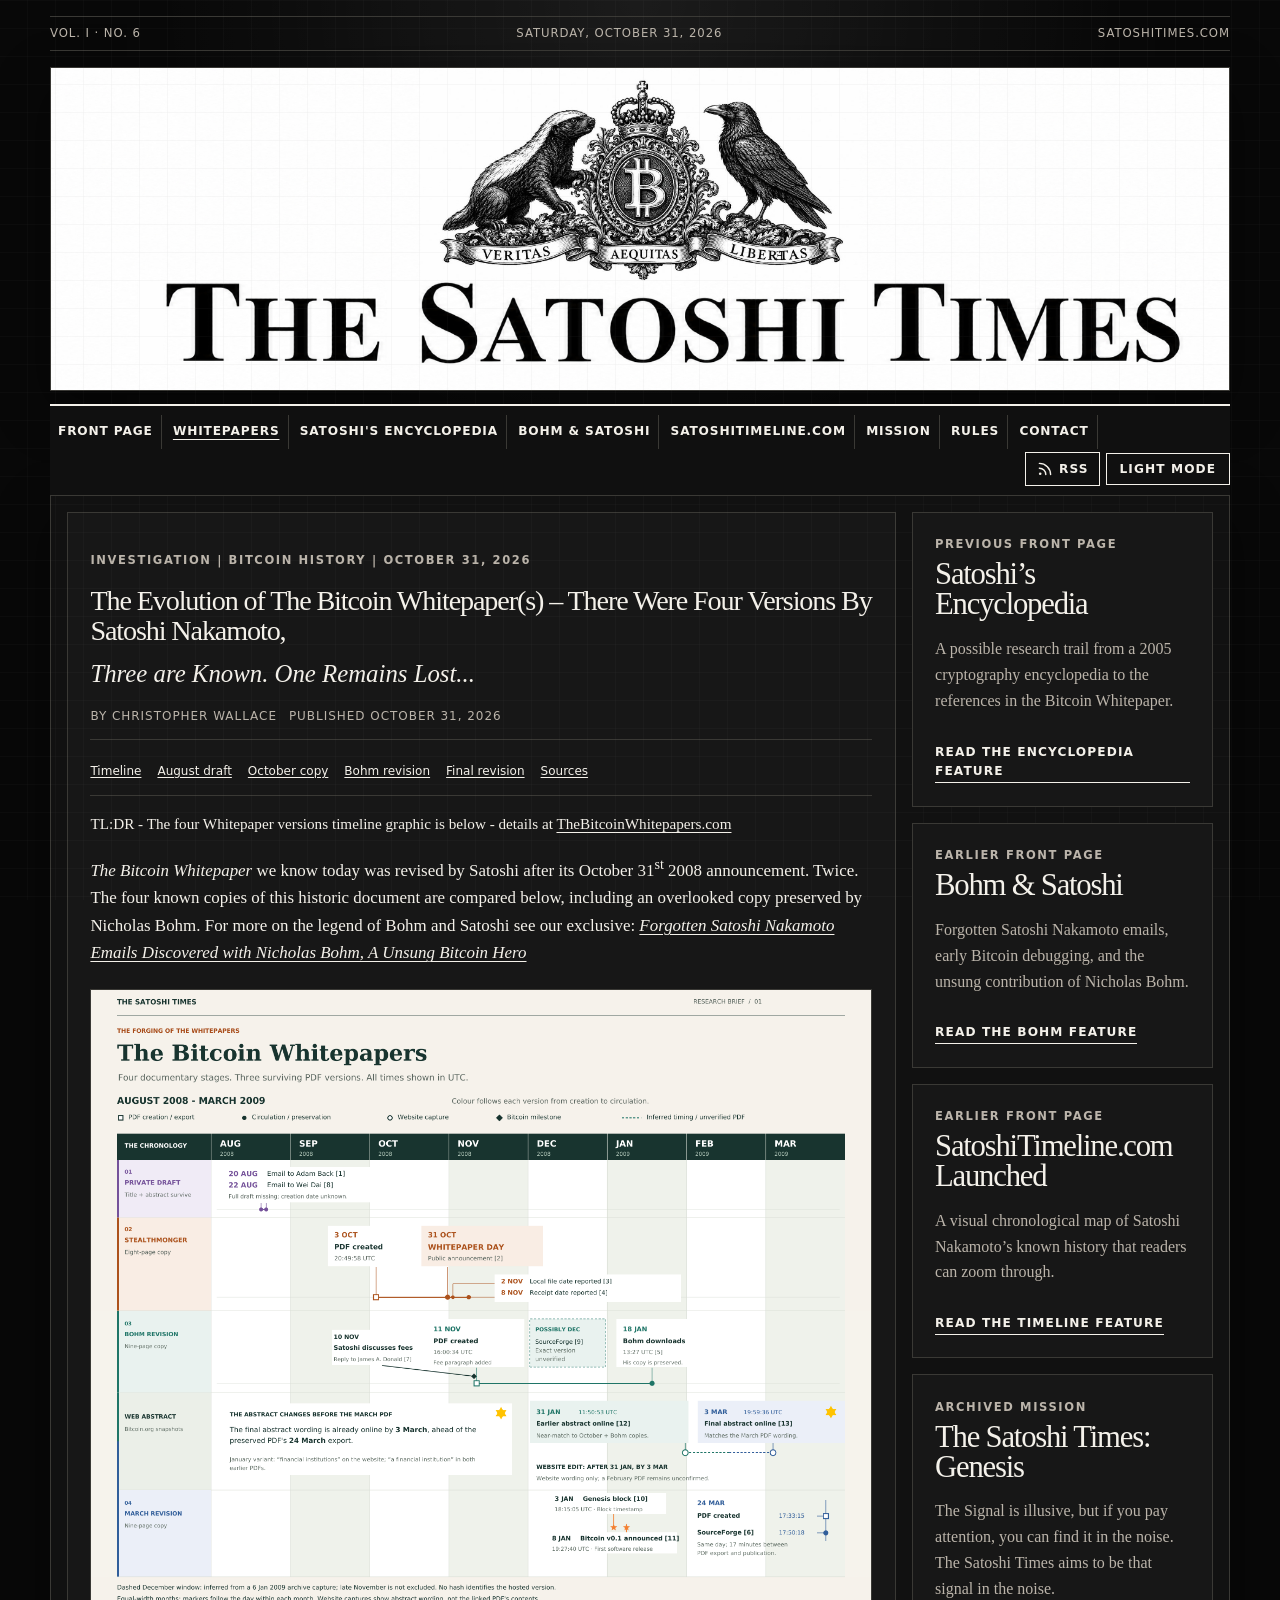
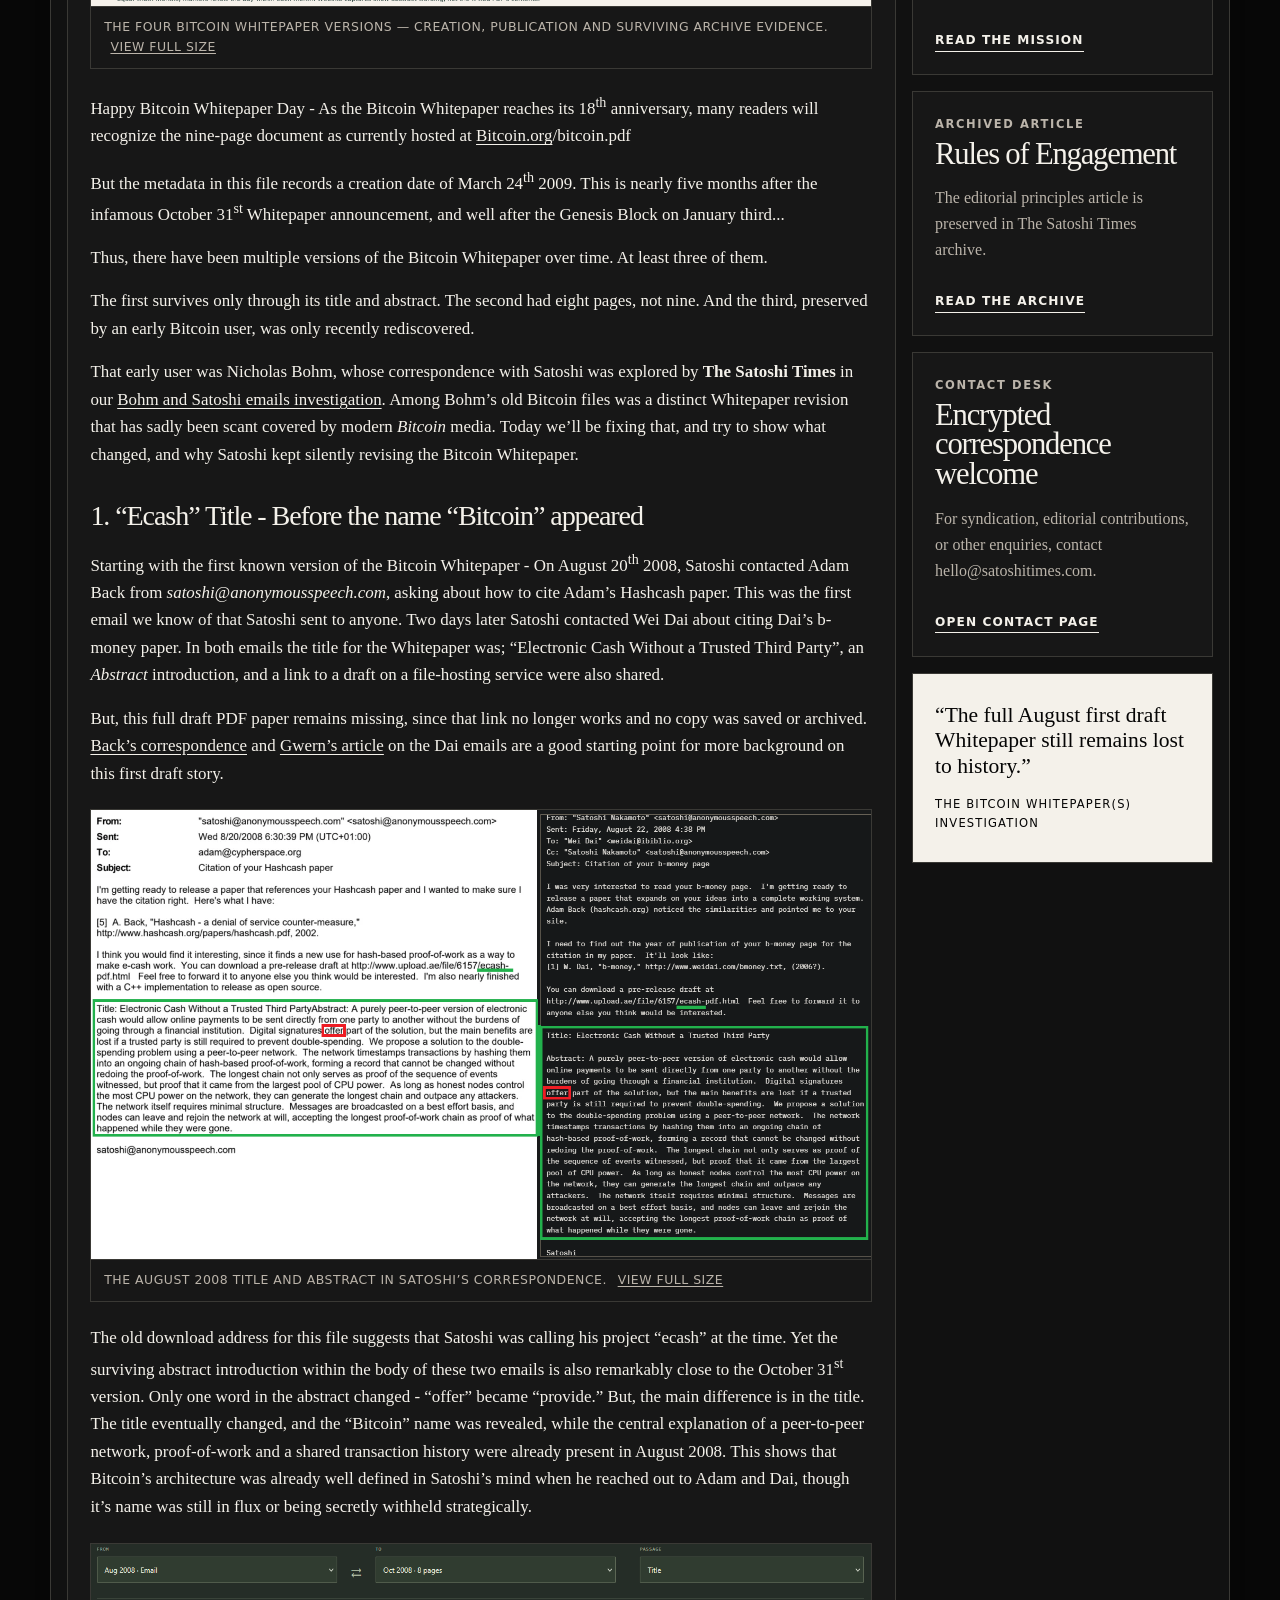
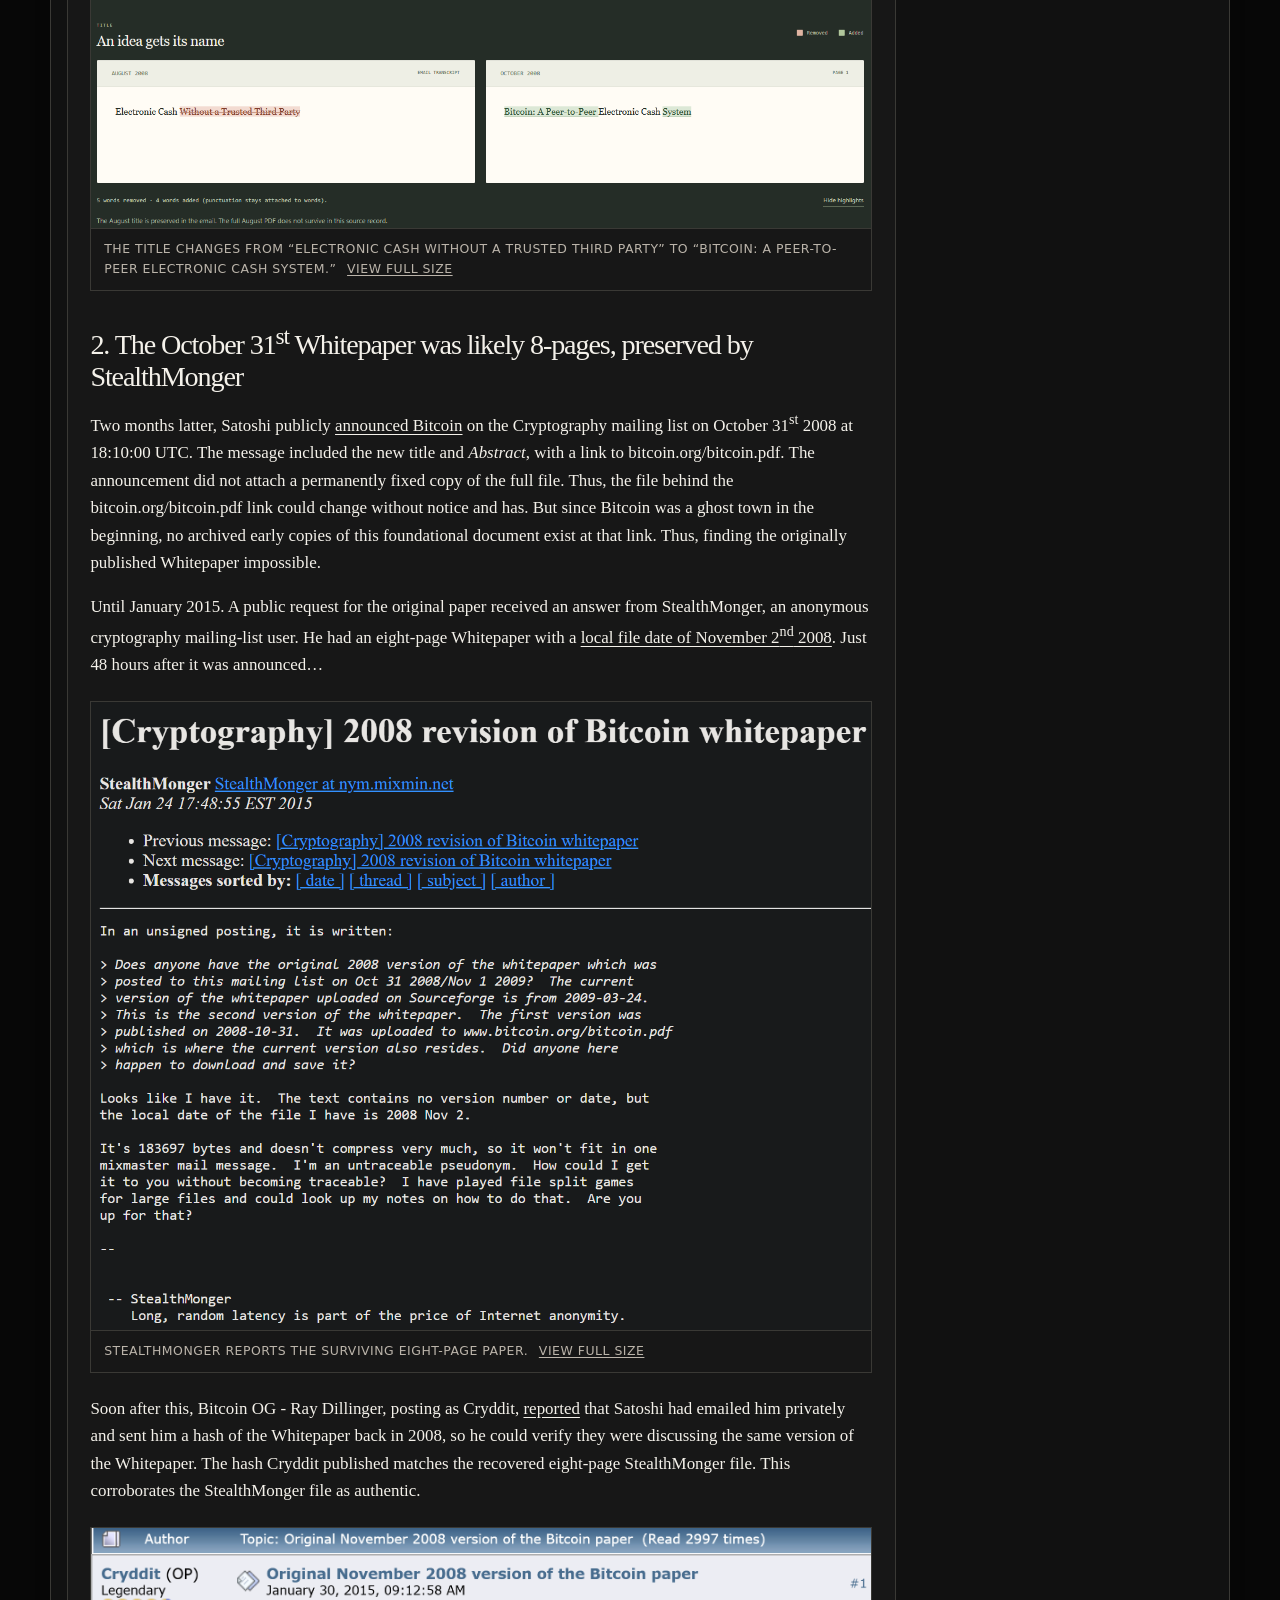
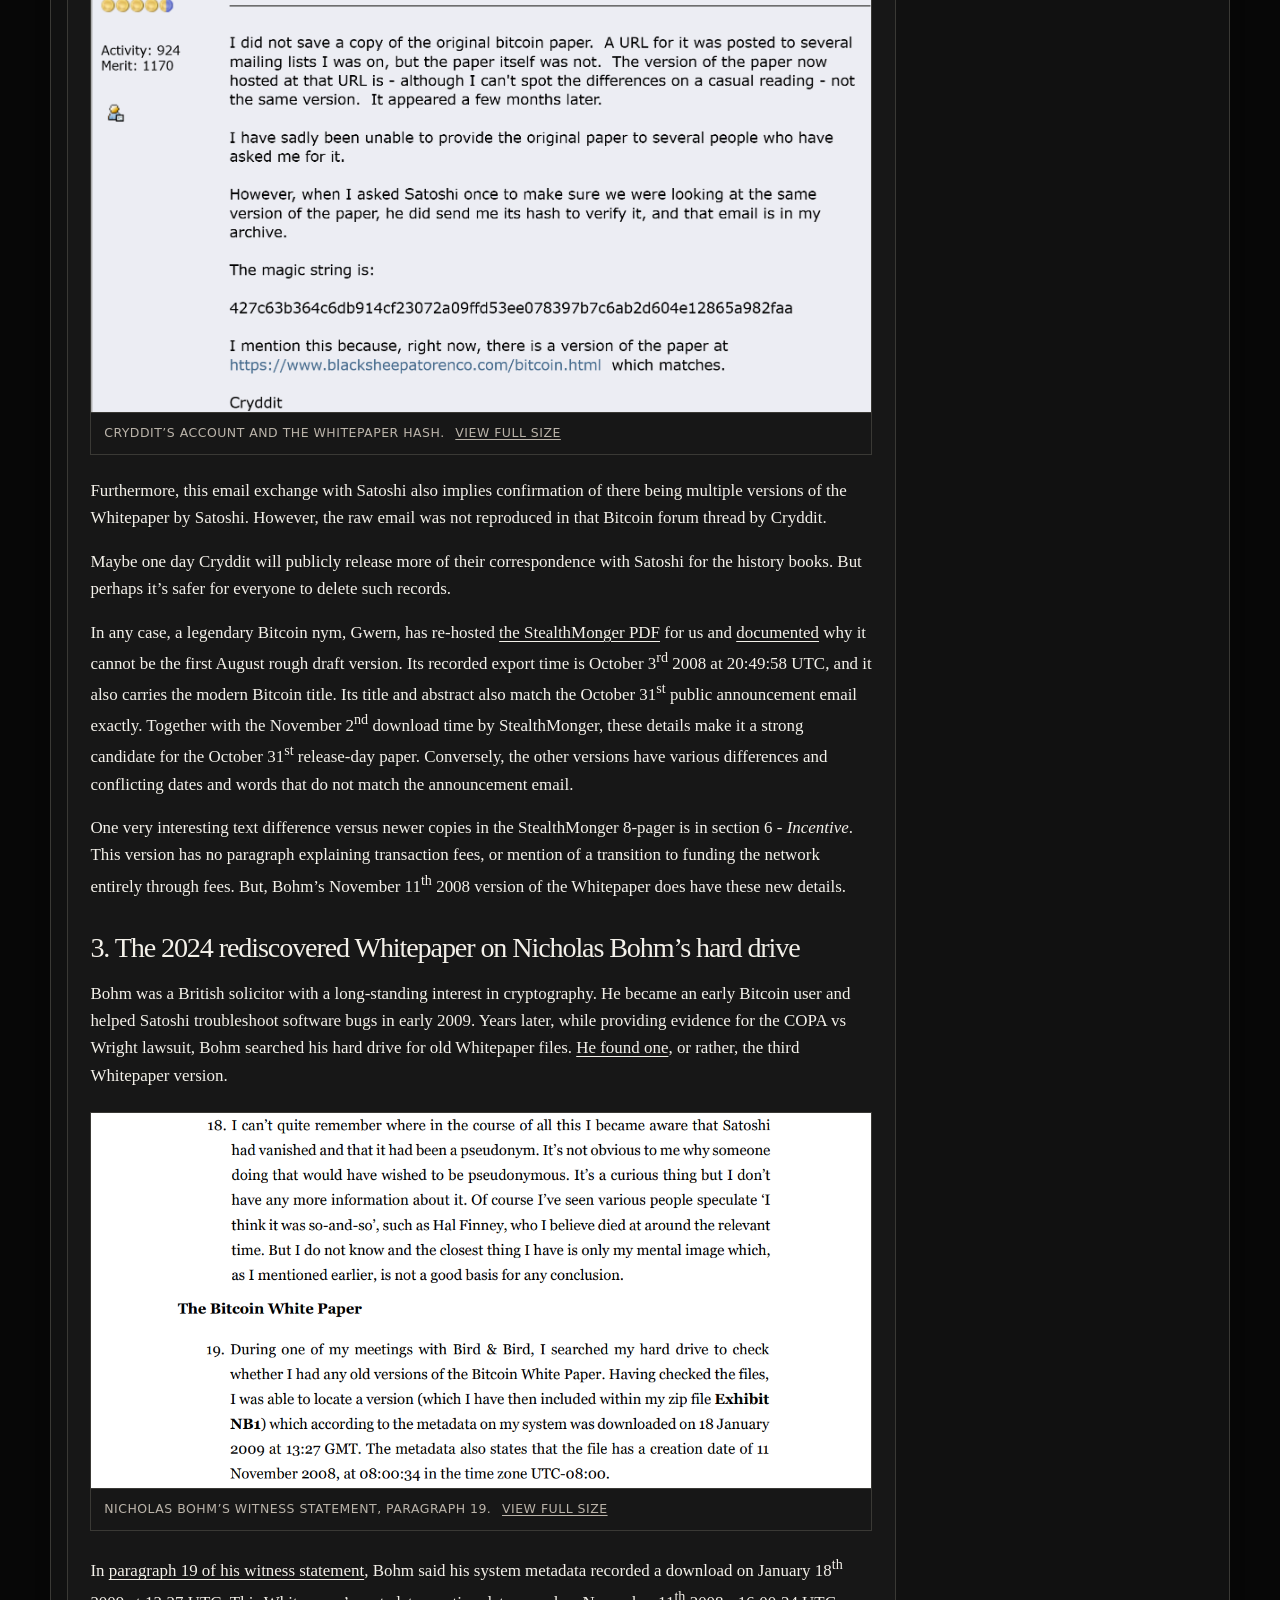
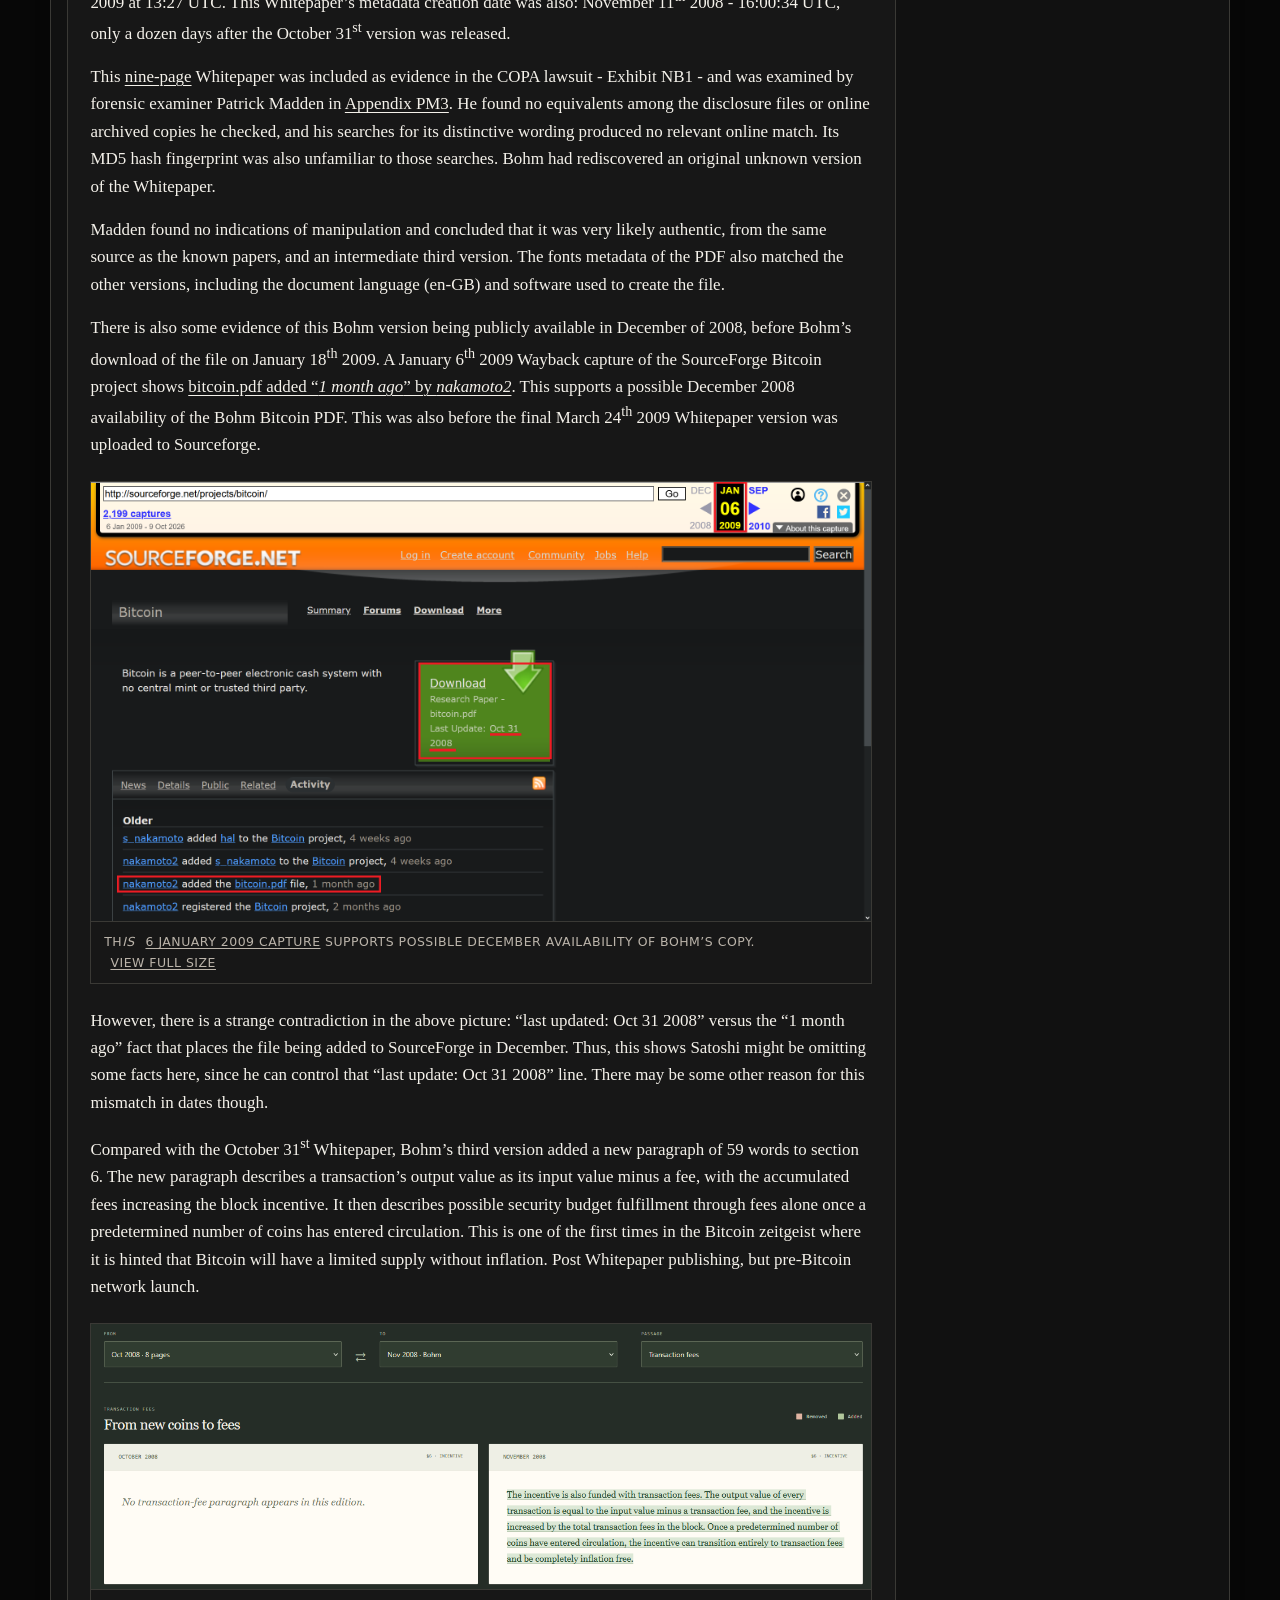
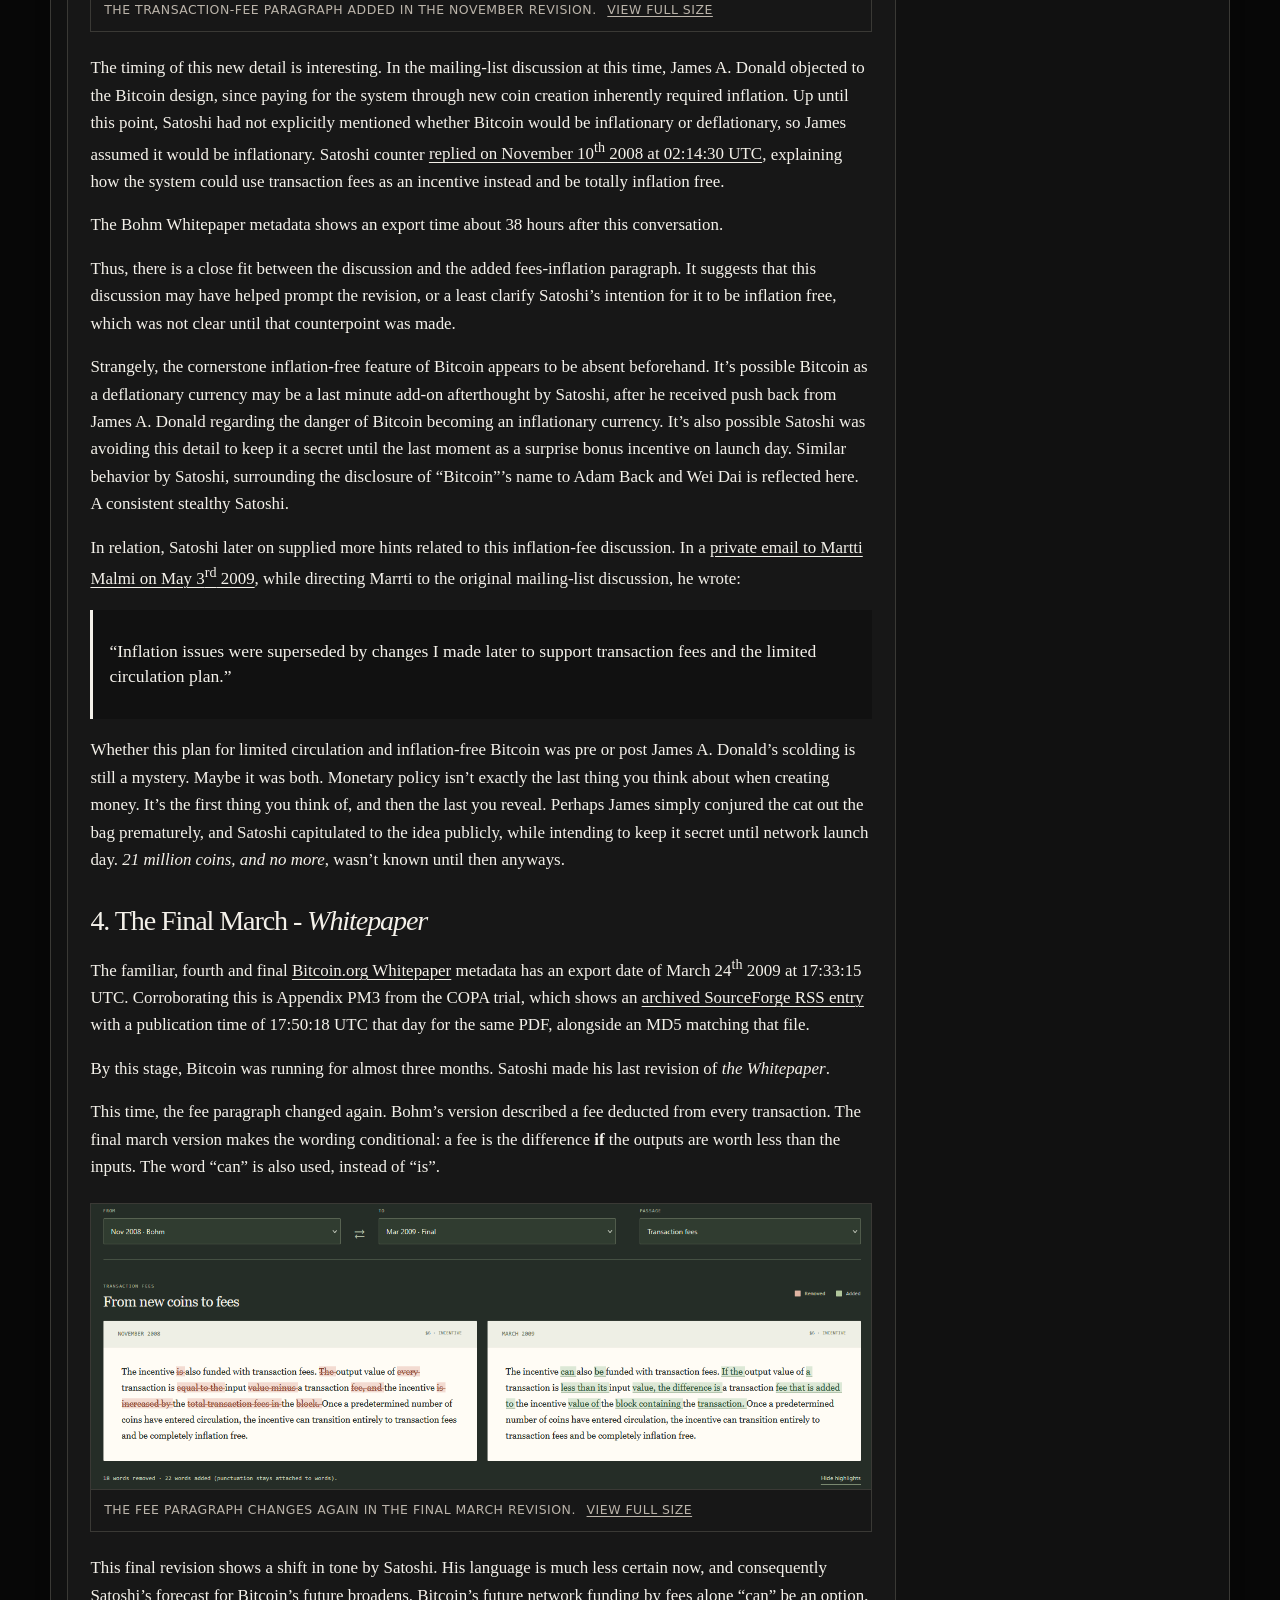
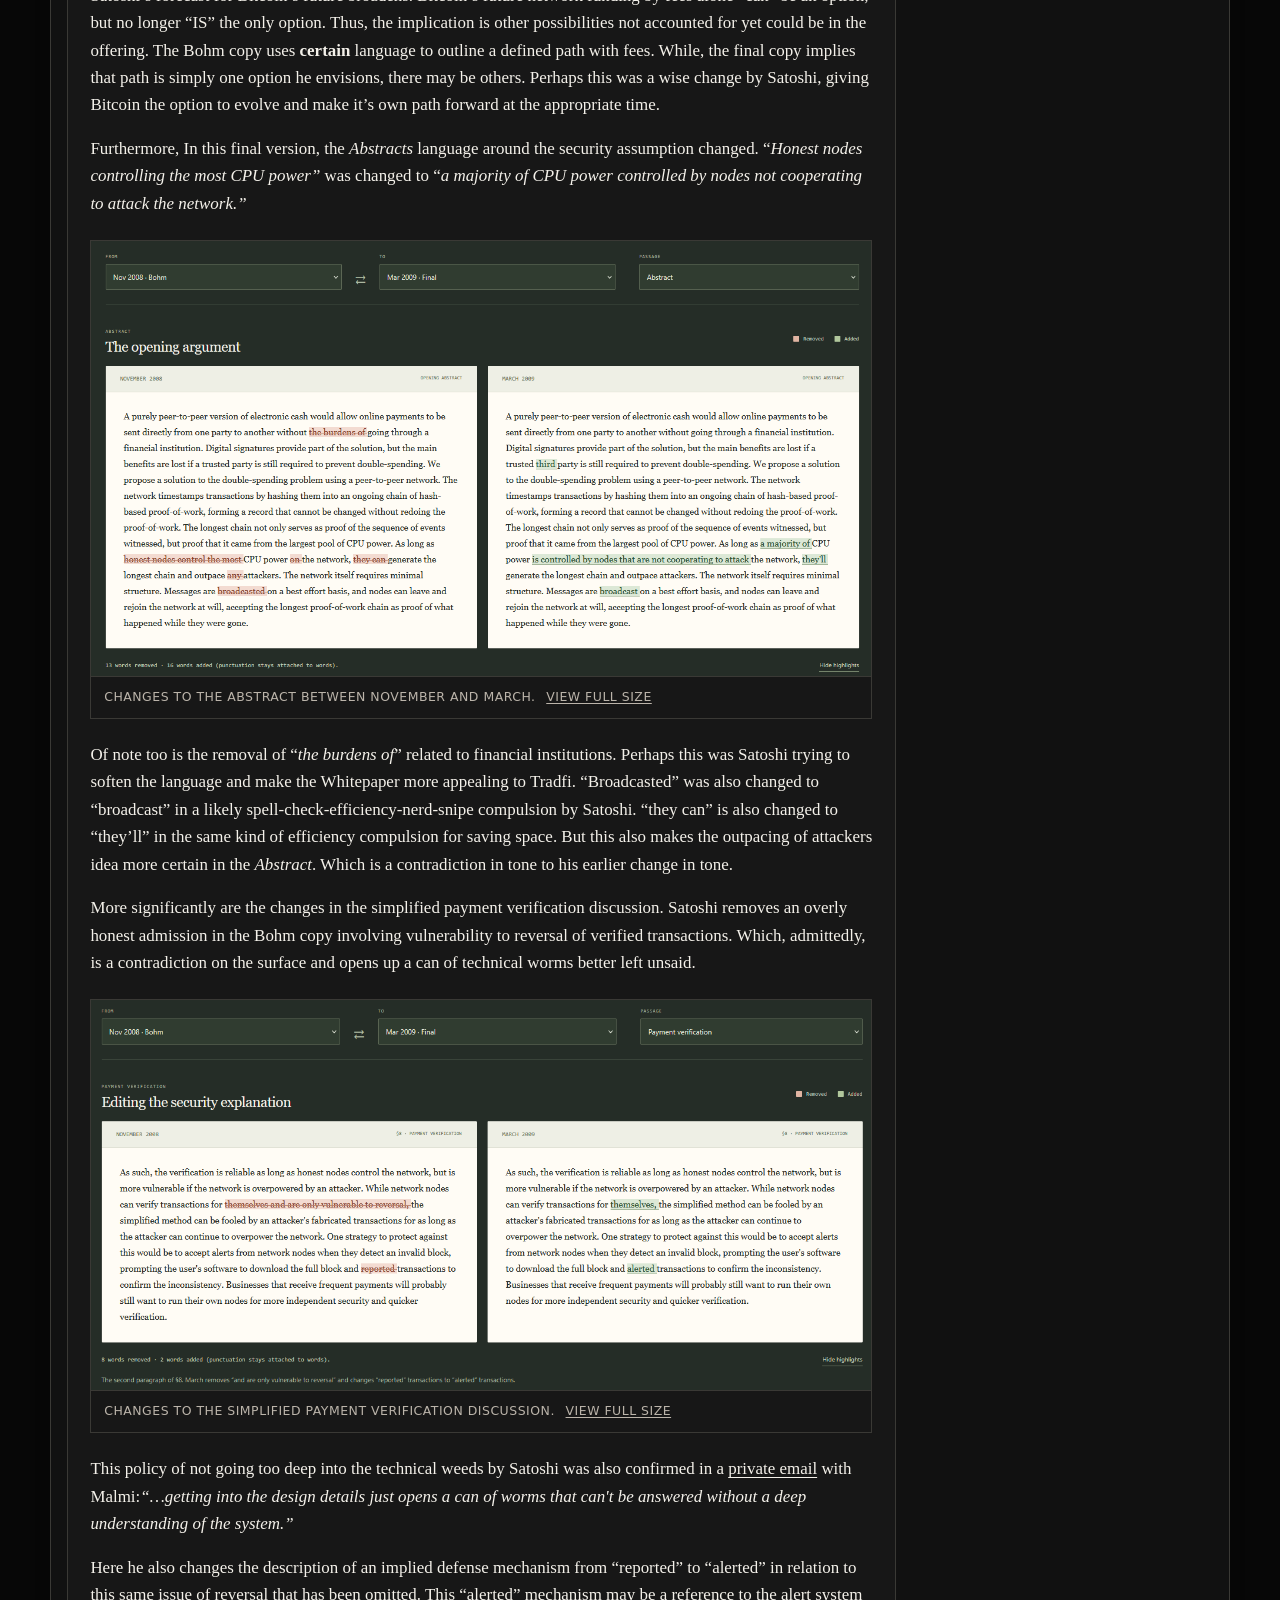
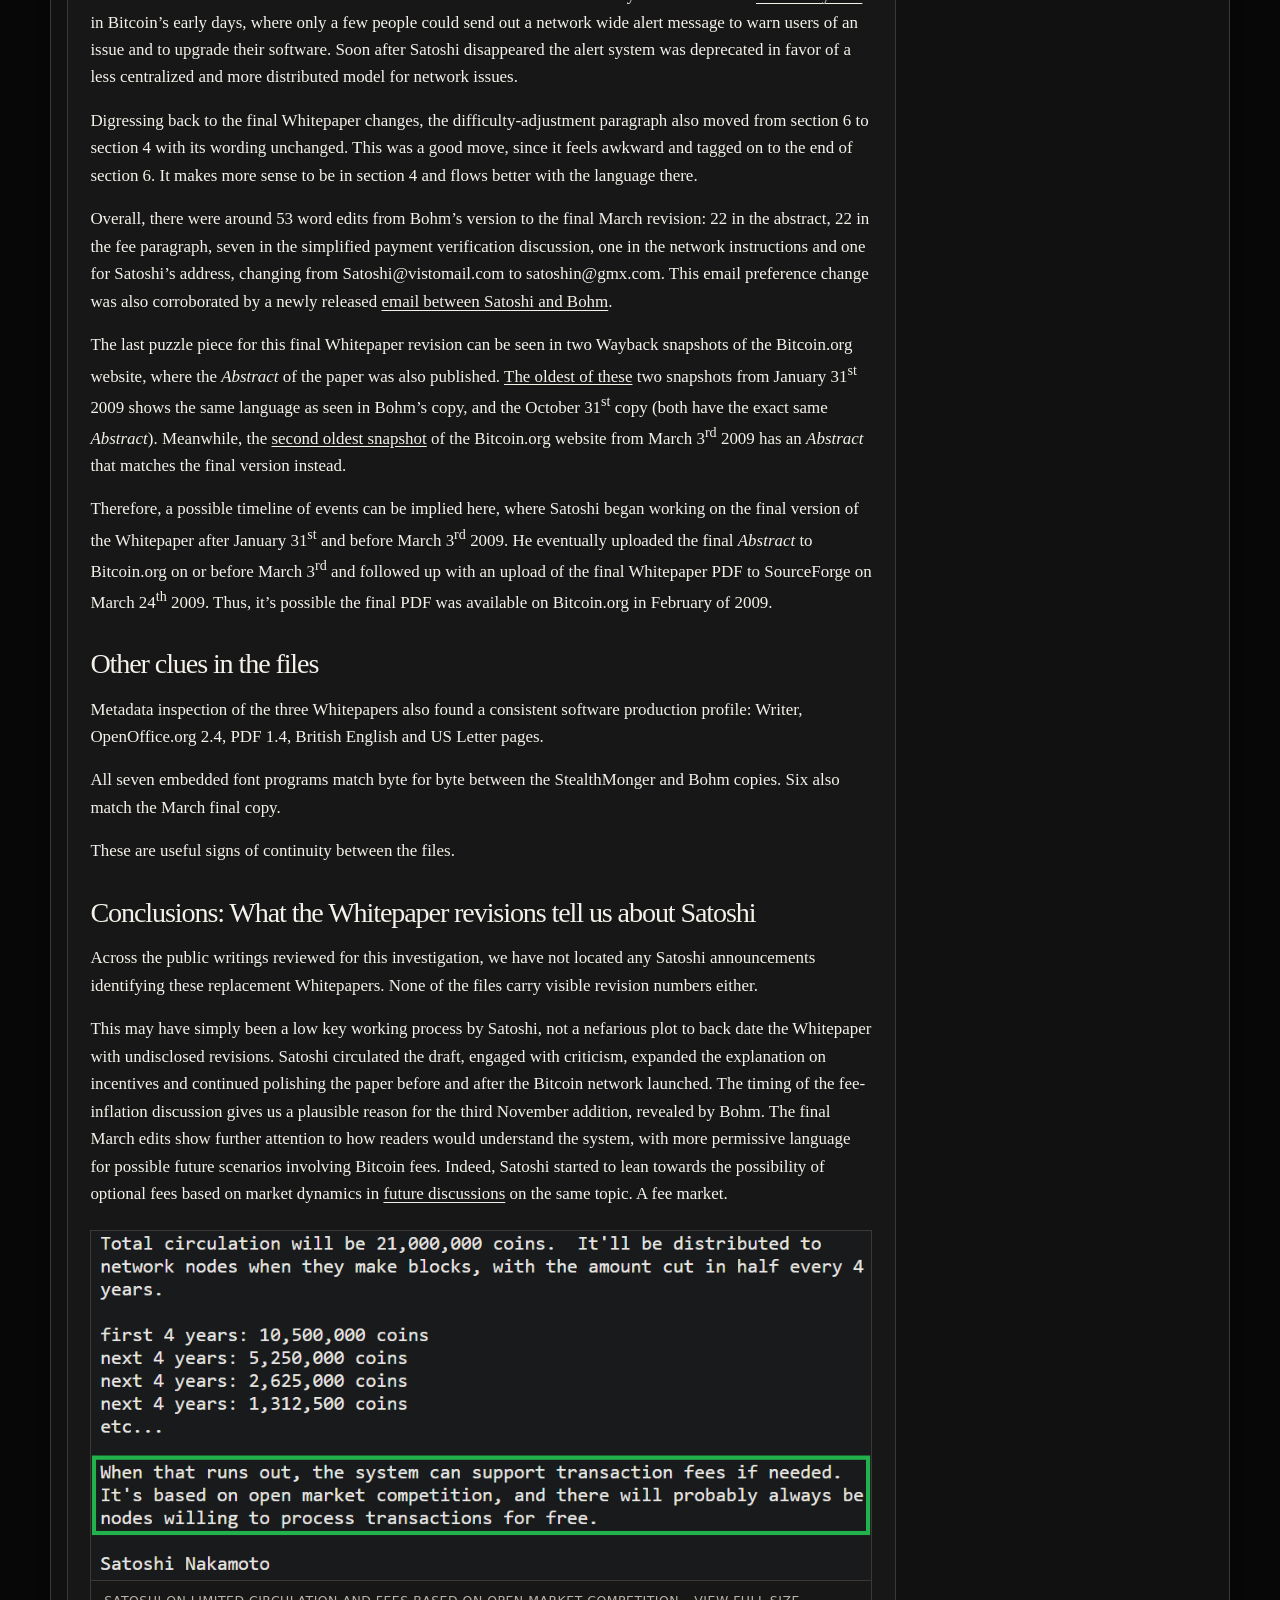
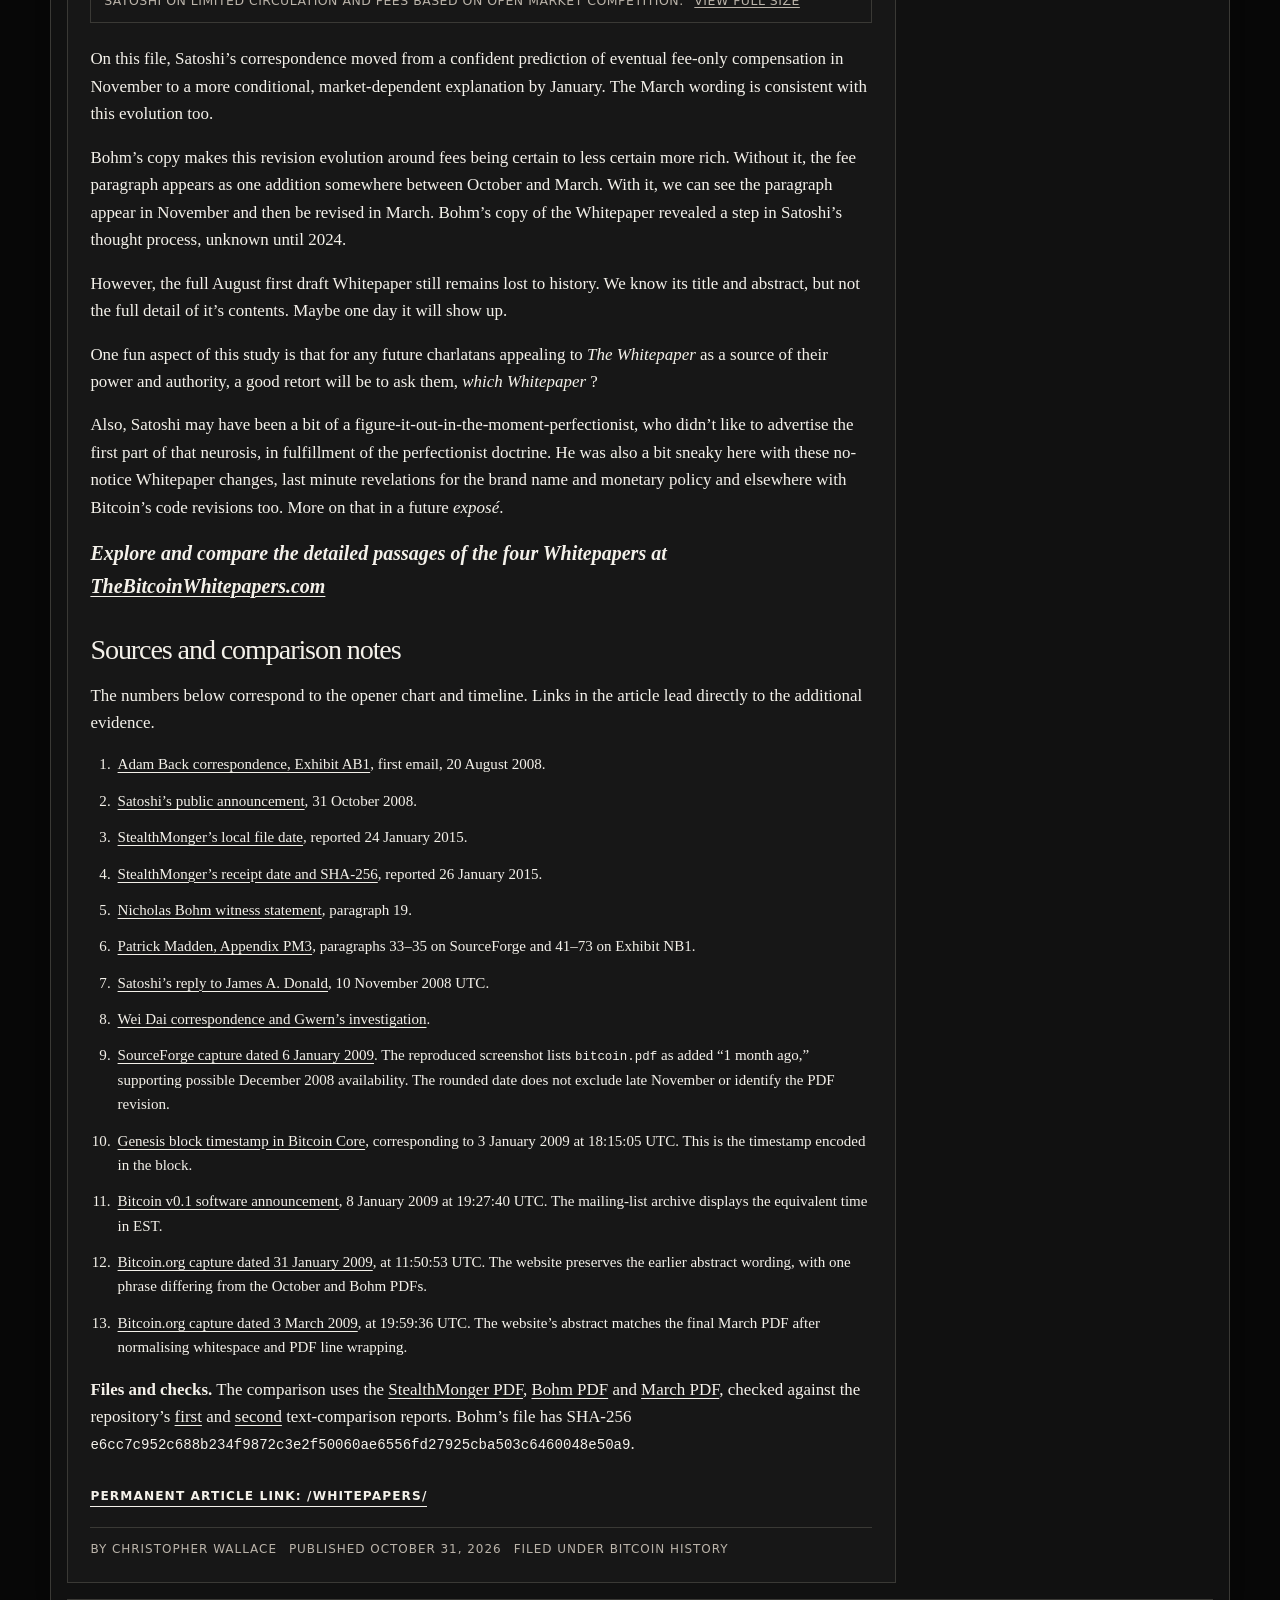
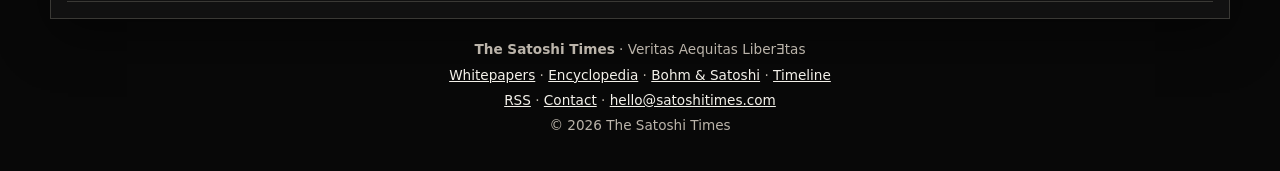
==== whitepapers/index.html @ 01ee40e1 "Add files via upload" ====
<!doctype html>
<html lang="en" data-theme="dark">
<head>
  <meta charset="utf-8" />
  <meta name="viewport" content="width=device-width, initial-scale=1" />
  <title>The Evolution of The Bitcoin Whitepaper(s) — The Satoshi Times</title>
  <meta name="description" content="Four versions of the Bitcoin Whitepaper by Satoshi Nakamoto: the lost August draft, the eight-page StealthMonger copy, Nicholas Bohm’s revision and the final March 2009 paper." />
  <meta name="author" content="Christopher Wallace" />
  <link rel="canonical" href="https://satoshitimes.com/whitepapers/" />
  <meta property="og:type" content="article" />
  <meta property="og:site_name" content="The Satoshi Times" />
  <meta property="og:title" content="The Evolution of The Bitcoin Whitepaper(s)" />
  <meta property="og:description" content="Four versions of the Bitcoin Whitepaper by Satoshi Nakamoto: the lost August draft, the eight-page StealthMonger copy, Nicholas Bohm’s revision and the final March 2009 paper." />
  <meta property="og:url" content="https://satoshitimes.com/whitepapers/" />
  <meta property="og:image" content="https://satoshitimes.com/assets/whitepapers/01-whitepaper-timeline.png" />
  <meta property="og:image:alt" content="Timeline of the four Bitcoin Whitepaper versions" />
  <meta property="article:published_time" content="2026-10-31" />
  <meta name="twitter:card" content="summary_large_image" />
  <link rel="stylesheet" href="../styles.css" />
  <script type="application/ld+json">{"@context": "https://schema.org", "@type": "NewsArticle", "headline": "The Evolution of The Bitcoin Whitepaper(s)", "description": "Four versions of the Bitcoin Whitepaper by Satoshi Nakamoto: the lost August draft, the eight-page StealthMonger copy, Nicholas Bohm’s revision and the final March 2009 paper.", "datePublished": "2026-10-31", "dateModified": "2026-10-31", "author": {"@type": "Person", "name": "Christopher Wallace"}, "publisher": {"@type": "Organization", "name": "The Satoshi Times", "url": "https://satoshitimes.com/"}, "mainEntityOfPage": "https://satoshitimes.com/whitepapers/", "image": "https://satoshitimes.com/assets/whitepapers/01-whitepaper-timeline.png"}</script>
  <link rel="alternate" type="application/rss+xml" title="The Satoshi Times — RSS" href="../feed.xml" />
</head>
<body>
  <a class="skip-link" href="#main">Skip to content</a>

  <header class="site-header">
    <div class="utility-bar" aria-label="Edition details">
      <span>Vol. I · No. 6</span>
      <time class="edition-date" datetime="2026-10-31">Saturday, October 31, 2026</time>
      <span>SatoshiTimes.com</span>
    </div>

    <div class="masthead" aria-label="The Satoshi Times masthead">
      <a href="../" aria-label="The Satoshi Times front page"><img src="../assets/satoshi-times-banner.jpg" alt="The Satoshi Times banner with the motto Veritas Aequitas LiberƎtas" /></a>
    </div>

    <nav class="section-nav" aria-label="Newspaper sections">
      <a href="../">Front Page</a>
      <a href="../whitepapers/" aria-current="page">Whitepapers</a>
      <a href="../encyclopedia/">Satoshi&#x27;s Encyclopedia</a>
      <a href="../bohm/">Bohm &amp; Satoshi</a>
      <a href="../timeline/">SatoshiTimeline.com</a>
      <a href="../mission/">Mission</a>
      <a href="../rules.html">Rules</a>
      <a href="../contact/">Contact</a>
      <div class="nav-tools">
        <a class="rss-link" href="../rss/" title="Subscribe to The Satoshi Times RSS feed"><svg viewBox="0 0 20 20" width="16" height="16" fill="none" aria-hidden="true" focusable="false"><circle cx="4" cy="16" r="1.6" fill="currentColor" /><path d="M3 9a8 8 0 0 1 8 8M3 3a14 14 0 0 1 14 14" stroke="currentColor" stroke-width="1.8" stroke-linecap="round" /></svg><span>RSS</span></a>
        <button id="themeToggle" class="theme-toggle" type="button" aria-label="Toggle light and dark mode">Light mode</button>
      </div>
    </nav>
  </header>

  <main id="main" class="page-shell">
    <section class="headline-grid front-page-grid" aria-label="Lead story">
      <article id="lead" class="lead-story article-card prose longform-article whitepapers-article">
        <p class="kicker">Investigation | Bitcoin History | <time datetime="2026-10-31">October 31, 2026</time></p>
        <h1 class="whitepapers-headline">The Evolution of The Bitcoin Whitepaper(s) – There Were Four Versions By Satoshi Nakamoto,</h1>
        <p class="dek">Three are Known. One Remains Lost...</p>
        <div class="article-meta article-meta--top">
          <span>By Christopher Wallace</span>
          <span>Published <time datetime="2026-10-31">October 31, 2026</time></span>
        </div>
        <nav class="article-jumps" aria-label="In this article">
          <a href="#figure-1">Timeline</a><a href="#august-draft">August draft</a><a href="#october-whitepaper">October copy</a><a href="#bohm-revision">Bohm revision</a><a href="#march-revision">Final revision</a><a href="#sources">Sources</a>
        </nav>
        <p class="article-summary">TL:DR - The four Whitepaper versions timeline graphic is below - details at <a href="https://thebitcoinwhitepapers.com/" target="_blank" rel="noopener">TheBitcoinWhitepapers.com</a></p>
        <p><em>The Bitcoin Whitepaper</em> we know today was revised by Satoshi after its October 31<sup>st</sup> 2008 announcement. Twice. The four known copies of this historic document are compared below, including an overlooked copy preserved by Nicholas Bohm. For more on the legend of Bohm and Satoshi see our exclusive: <a href="../bohm/"><em>Forgotten Satoshi Nakamoto Emails Discovered with Nicholas Bohm, A Unsung Bitcoin Hero</em></a><em> </em></p>
        <figure class="article-figure whitepaper-figure" id="figure-1">
          <a class="figure-fullsize" href="../assets/whitepapers/01-whitepaper-timeline.png" target="_blank" rel="noopener" aria-label="View full-size image: Timeline of the four Bitcoin Whitepaper versions, August 2008 to March 2009"><img src="../assets/whitepapers/01-whitepaper-timeline.png" width="2880" height="2274" alt="Timeline of the four Bitcoin Whitepaper versions, August 2008 to March 2009" loading="eager" decoding="async" /></a>
          <figcaption>The four Bitcoin Whitepaper versions — creation, publication and surviving archive evidence. <a href="../assets/whitepapers/01-whitepaper-timeline.png" target="_blank" rel="noopener">View full size</a></figcaption>
        </figure>
        <p>Happy Bitcoin Whitepaper Day - As the Bitcoin Whitepaper reaches its 18<sup>th</sup> anniversary, many readers will recognize the nine-page document as currently hosted at <a href="https://bitcoin.org/bitcoin.pdf" target="_blank" rel="noopener">Bitcoin.org</a>/bitcoin.pdf</p>
        <p>But the metadata in this file records a creation date of March 24<sup>th</sup> 2009. This is nearly five months after the infamous October 31<sup>st</sup> Whitepaper announcement, and well after the Genesis Block on January third...</p>
        <p>Thus, there have been multiple versions of the Bitcoin Whitepaper over time. At least three of them.</p>
        <p>The first survives only through its title and abstract. The second had eight pages, not nine. And the third, preserved by an early Bitcoin user, was only recently rediscovered.</p>
        <p>That early user was Nicholas Bohm, whose correspondence with Satoshi was explored by <strong>The Satoshi Times</strong> in our <a href="../bohm/">Bohm and Satoshi emails investigation</a>. Among Bohm’s old Bitcoin files was a distinct Whitepaper revision that has sadly been scant covered by modern <em>Bitcoin</em> media. Today we’ll be fixing that, and try to show what changed, and why Satoshi kept silently revising the Bitcoin Whitepaper.</p>
        <h2 id="august-draft">1. “Ecash” Title - Before the name “Bitcoin” appeared</h2>
        <p>Starting with the first known version of the Bitcoin Whitepaper - On August 20<sup>th</sup> 2008, Satoshi contacted Adam Back from <em>satoshi@anonymousspeech.com</em>, asking about how to cite Adam’s Hashcash paper. This was the first email we know of that Satoshi sent to anyone. Two days later Satoshi contacted Wei Dai about citing Dai’s b-money paper. In both emails the title for the Whitepaper was; “Electronic Cash Without a Trusted Third Party”, an <em>A</em><em>bstract </em>introduction, and a link to a draft on a file-hosting service were also shared.</p>
        <p>But, this full draft PDF paper remains missing, since that link no longer works and no copy was saved or archived. <a href="https://s3.documentcloud.org/documents/24439625/adam-back-exhibit-ab1-1.pdf" target="_blank" rel="noopener">Back’s correspondence</a> and <a href="https://gwern.net/doc/bitcoin/2008-nakamoto#emails" target="_blank" rel="noopener">Gwern’s article</a> on the Dai emails are a good starting point for more background on this first draft story.</p>
        <figure class="article-figure whitepaper-figure" id="figure-2">
          <a class="figure-fullsize" href="../assets/whitepapers/02-august-correspondence.png" target="_blank" rel="noopener" aria-label="View full-size image: August 2008 correspondence with Adam Back and Wei Dai showing the Electronic Cash Without a Trusted Third Party title and abstract"><img src="../assets/whitepapers/02-august-correspondence.png" width="1472" height="847" alt="August 2008 correspondence with Adam Back and Wei Dai showing the Electronic Cash Without a Trusted Third Party title and abstract" loading="lazy" decoding="async" /></a>
          <figcaption>The August 2008 title and abstract in Satoshi’s correspondence. <a href="../assets/whitepapers/02-august-correspondence.png" target="_blank" rel="noopener">View full size</a></figcaption>
        </figure>
        <p>The old download address for this file suggests that Satoshi was calling his project “ecash” at the time. Yet the surviving abstract introduction within the body of these two emails is also remarkably close to the October 31<sup>st</sup> version. Only one word in the abstract changed - “offer” became “provide.” But, the main difference is in the title. The title eventually changed, and the “Bitcoin” name was revealed, while the central explanation of a peer-to-peer network, proof-of-work and a shared transaction history were already present in August 2008. This shows that Bitcoin’s architecture was already well defined in Satoshi’s mind when he reached out to Adam and Dai, though it’s name was still in flux or being secretly withheld strategically.</p>
        <figure class="article-figure whitepaper-figure" id="figure-3">
          <a class="figure-fullsize" href="../assets/whitepapers/03-title-comparison.png" target="_blank" rel="noopener" aria-label="View full-size image: Comparison of the August Electronic Cash Without a Trusted Third Party title with the October Bitcoin title"><img src="../assets/whitepapers/03-title-comparison.png" width="1302" height="474" alt="Comparison of the August Electronic Cash Without a Trusted Third Party title with the October Bitcoin title" loading="lazy" decoding="async" /></a>
          <figcaption>The title changes from “Electronic Cash Without a Trusted Third Party” to “Bitcoin: A Peer-to-Peer Electronic Cash System.” <a href="../assets/whitepapers/03-title-comparison.png" target="_blank" rel="noopener">View full size</a></figcaption>
        </figure>
        <h2 id="october-whitepaper">2. The <strong>October 31</strong><strong><sup>st</sup></strong> Whitepaper was likely <strong>8</strong>-page<strong>s,</strong> preserved by StealthMonger</h2>
        <p>Two months latter, Satoshi publicly <a href="https://www.metzdowd.com/pipermail/cryptography/2008-October/014810.html" target="_blank" rel="noopener">announced Bitcoin</a> on the Cryptography mailing list on October 31<sup>st</sup> 2008 at 18:10:00 UTC. The message included the new title and <em>A</em><em>bstract</em>, with a link to bitcoin.org/bitcoin.pdf. The announcement did not attach a permanently fixed copy of the full file. Thus, the file behind the bitcoin.org/bitcoin.pdf link could change without notice and has. But since Bitcoin was a ghost town in the beginning, no archived early copies of this foundational document exist at that link. Thus, finding the originally published Whitepaper impossible.</p>
        <p>Until January 2015. A public request for the original paper received an answer from StealthMonger, an anonymous cryptography mailing-list user. He had an eight-page Whitepaper with a <a href="https://www.metzdowd.com/pipermail/cryptography/2015-January/024438.html" target="_blank" rel="noopener">local file date of November 2<sup>nd</sup> 2008</a>. Just 48 hours after it was announced…</p>
        <figure class="article-figure whitepaper-figure" id="figure-4">
          <a class="figure-fullsize" href="../assets/whitepapers/04-stealthmonger-email.png" target="_blank" rel="noopener" aria-label="View full-size image: StealthMonger’s January 24, 2015 mailing-list message reporting an eight-page whitepaper with a local file date of November 2, 2008"><img src="../assets/whitepapers/04-stealthmonger-email.png" width="1260" height="1014" alt="StealthMonger’s January 24, 2015 mailing-list message reporting an eight-page whitepaper with a local file date of November 2, 2008" loading="lazy" decoding="async" /></a>
          <figcaption>StealthMonger reports the surviving eight-page paper. <a href="../assets/whitepapers/04-stealthmonger-email.png" target="_blank" rel="noopener">View full size</a></figcaption>
        </figure>
        <p>Soon after this, Bitcoin OG - Ray Dillinger, posting as Cryddit, <a href="https://bitcointalk.org/index.php?topic=940910.0" target="_blank" rel="noopener">reported</a> that Satoshi had emailed him privately and sent him a hash of the Whitepaper back in 2008, so he could verify they were discussing the same version of the Whitepaper. The hash Cryddit published matches the recovered eight-page StealthMonger file. This corroborates the StealthMonger file as authentic.</p>
        <figure class="article-figure whitepaper-figure" id="figure-5">
          <a class="figure-fullsize" href="../assets/whitepapers/05-cryddit-hash.png" target="_blank" rel="noopener" aria-label="View full-size image: Cryddit’s January 30, 2015 Bitcoin forum post giving the hash of the whitepaper discussed with Satoshi"><img src="../assets/whitepapers/05-cryddit-hash.png" width="1741" height="1079" alt="Cryddit’s January 30, 2015 Bitcoin forum post giving the hash of the whitepaper discussed with Satoshi" loading="lazy" decoding="async" /></a>
          <figcaption>Cryddit’s account and the whitepaper hash. <a href="../assets/whitepapers/05-cryddit-hash.png" target="_blank" rel="noopener">View full size</a></figcaption>
        </figure>
        <p>Furthermore, this email exchange with Satoshi also implies confirmation of there being multiple versions of the Whitepaper by Satoshi. However, the raw email was not reproduced in that Bitcoin forum thread by Cryddit.</p>
        <p>Maybe one day Cryddit will publicly release more of their correspondence with Satoshi for the history books. But perhaps it’s safer for everyone to delete such records.</p>
        <p>In any case, a legendary Bitcoin nym, Gwern, has re-hosted <a href="https://gwern.net/doc/bitcoin/2008-10-03-nakamoto-bitcoindraft.pdf" target="_blank" rel="noopener">the StealthMonger PDF</a> for us and <a href="https://gwern.net/doc/bitcoin/2008-nakamoto#emails" target="_blank" rel="noopener">documented</a> why it cannot be the first August rough draft version. Its recorded export time is October 3<sup>rd</sup> 2008 at 20:49:58 UTC, and it also carries the modern Bitcoin title. Its title and abstract also match the October 31<sup>st</sup> public announcement email exactly. Together with the November 2<sup>nd</sup> download time by StealthMonger, these details make it a strong candidate for the October 31<sup>st</sup> release-day paper. Conversely, the other versions have various differences and conflicting dates and words that do not match the announcement email.</p>
        <p>One very interesting text difference versus newer copies in the StealthMonger 8-pager is in section 6 - <em>I</em><em>ncentive</em>. This version has no paragraph explaining transaction fees, or mention of a transition to funding the network entirely through fees. But, Bohm’s November 11<sup>th</sup> 2008 version of the Whitepaper does have these new details.</p>
        <h2 id="bohm-revision">3. The <strong>2024</strong><strong> </strong><strong>re</strong><strong>discovered</strong> Whitepaper on Nicholas Bohm’s hard drive</h2>
        <p>Bohm was a British solicitor with a long-standing interest in cryptography. He became an early Bitcoin user and helped Satoshi troubleshoot software bugs in early 2009. Years later, while providing evidence for the COPA vs Wright lawsuit, Bohm searched his hard drive for old Whitepaper files. <a href="https://github.com/NicholasBohm/Emails/blob/main/bitcoin-nb1.pdf" target="_blank" rel="noopener">He found one</a>, or rather, the third Whitepaper version.</p>
        <figure class="article-figure whitepaper-figure" id="figure-6">
          <a class="figure-fullsize" href="../assets/whitepapers/06-bohm-witness-statement.png" target="_blank" rel="noopener" aria-label="View full-size image: Paragraph 19 of Nicholas Bohm’s witness statement describing the whitepaper found on his hard drive"><img src="../assets/whitepapers/06-bohm-witness-statement.png" width="1224" height="589" alt="Paragraph 19 of Nicholas Bohm’s witness statement describing the whitepaper found on his hard drive" loading="lazy" decoding="async" /></a>
          <figcaption>Nicholas Bohm’s witness statement, paragraph 19. <a href="../assets/whitepapers/06-bohm-witness-statement.png" target="_blank" rel="noopener">View full size</a></figcaption>
        </figure>
        <p>In <a href="https://bitcoindefense.org/assets/documents/Witness-Statement-of-Nicholas-Bohm.pdf" target="_blank" rel="noopener">paragraph 19 of his witness statement</a>, Bohm said his system metadata recorded a download on January 18<sup>th</sup> 2009 at 13:27 UTC. This Whitepaper’s metadata creation date was also: November 11<sup>th</sup> 2008 - 16:00:34 UTC, only a dozen days after the October 31<sup>st</sup> version was released.</p>
        <p>This <a href="https://github.com/NicholasBohm/Emails/blob/main/bitcoin-nb1.pdf" target="_blank" rel="noopener">nine-page</a> Whitepaper was included as evidence in the COPA lawsuit - Exhibit NB1 - and was examined by forensic examiner Patrick Madden in <a href="https://github.com/NicholasBohm/Emails/blob/main/Appendix%20PM3.pdf" target="_blank" rel="noopener">Appendix PM3</a>. He found no equivalents among the disclosure files or online archived copies he checked, and his searches for its distinctive wording produced no relevant online match. Its MD5 hash fingerprint was also unfamiliar to those searches. Bohm had rediscovered an original unknown version of the Whitepaper.</p>
        <p>Madden found no indications of manipulation and concluded that it was very likely authentic, from the same source as the known papers, and an intermediate third version. The fonts metadata of the PDF also matched the other versions, including the document language (en-GB) and software used to create the file.</p>
        <p>There is also some evidence of this Bohm version being publicly available in December of 2008, before Bohm’s download of the file on January 18<sup>th</sup> 2009. A January 6<sup>th</sup> 2009 Wayback capture of the SourceForge Bitcoin project shows <a href="https://web.archive.org/web/20090106201347/http://sourceforge.net/projects/bitcoin/" target="_blank" rel="noopener">bitcoin.pdf added “<em>1 month ago</em>” by <em>nakamoto2</em></a>. This supports a possible December 2008 availability of the Bohm Bitcoin PDF. This was also before the final March 24<sup>th</sup> 2009 Whitepaper version was uploaded to Sourceforge.</p>
        <figure class="article-figure whitepaper-figure" id="figure-7">
          <a class="figure-fullsize" href="../assets/whitepapers/07-sourceforge-archive.png" target="_blank" rel="noopener" aria-label="View full-size image: January 6, 2009 SourceForge capture showing bitcoin.pdf added one month ago and a last-updated label of October 31, 2008"><img src="../assets/whitepapers/07-sourceforge-archive.png" width="1920" height="1080" alt="January 6, 2009 SourceForge capture showing bitcoin.pdf added one month ago and a last-updated label of October 31, 2008" loading="lazy" decoding="async" /></a>
          <figcaption>Th<em>is</em> <a href="https://web.archive.org/web/20090106201347/http://sourceforge.net/projects/bitcoin/" target="_blank" rel="noopener">6 January 2009 capture</a> supports possible December availability of Bohm’s copy. <a href="../assets/whitepapers/07-sourceforge-archive.png" target="_blank" rel="noopener">View full size</a></figcaption>
        </figure>
        <p>However, there is a strange contradiction in the above picture: “last updated: Oct 31 2008” versus the “1 month ago” fact that places the file being added to SourceForge in December. Thus, this shows Satoshi might be omitting some facts here, since he can control that “last update: Oct 31 2008” line. There may be some other reason for this mismatch in dates though.</p>
        <p>Compared with the October 31<sup>st</sup>  Whitepaper, Bohm’s third version added a new paragraph of 59 words to section 6. The new paragraph describes a transaction’s output value as its input value minus a fee, with the accumulated fees increasing the block incentive. It then describes possible security budget fulfillment through fees alone once a predetermined number of coins has entered circulation. This is one of the first times in the Bitcoin zeitgeist where it is hinted that Bitcoin will have a limited supply without inflation. Post Whitepaper publishing, but pre-Bitcoin network launch.</p>
        <figure class="article-figure whitepaper-figure" id="figure-8">
          <a class="figure-fullsize" href="../assets/whitepapers/08-fee-paragraph-added.png" target="_blank" rel="noopener" aria-label="View full-size image: Comparison showing the transaction-fee paragraph absent in October and added in the November Bohm whitepaper"><img src="../assets/whitepapers/08-fee-paragraph-added.png" width="1316" height="447" alt="Comparison showing the transaction-fee paragraph absent in October and added in the November Bohm whitepaper" loading="lazy" decoding="async" /></a>
          <figcaption>The transaction-fee paragraph added in the November revision. <a href="../assets/whitepapers/08-fee-paragraph-added.png" target="_blank" rel="noopener">View full size</a></figcaption>
        </figure>
        <p>The timing of this new detail is interesting. In the mailing-list discussion at this time, James A. Donald objected to the Bitcoin design, since paying for the system through new coin creation inherently required inflation. Up until this point, Satoshi had not explicitly mentioned whether Bitcoin would be inflationary or deflationary, so James assumed it would be inflationary. Satoshi counter <a href="https://www.metzdowd.com/pipermail/cryptography/2008-November/014842.html" target="_blank" rel="noopener">replied on November 10<sup>th</sup> 2008 at 02:14:30 UTC</a>, explaining how the system could use transaction fees as an incentive instead and be totally inflation free.</p>
        <p>The Bohm Whitepaper metadata shows an export time about 38 hours after this conversation.</p>
        <p>Thus, there is a close fit between the discussion and the added fees-inflation paragraph. It suggests that this discussion may have helped prompt the revision, or a least clarify Satoshi’s intention for it to be inflation free, which was not clear until that counterpoint was made.</p>
        <p>Strangely, the cornerstone inflation-free feature of Bitcoin appears to be absent beforehand. It’s possible Bitcoin as a deflationary currency may be a last minute add-on afterthought by Satoshi, after he received push back from James A. Donald regarding the danger of Bitcoin becoming an inflationary currency. It’s also possible Satoshi was avoiding this detail to keep it a secret until the last moment as a surprise bonus incentive on launch day. Similar behavior by Satoshi, surrounding the disclosure of “Bitcoin”’s name to Adam Back and Wei Dai is reflected here. A consistent stealthy Satoshi.</p>
        <p>In relation, Satoshi later on supplied more hints related to this inflation-fee discussion. In a <a href="https://mmalmi.github.io/satoshi/#email-3" target="_blank" rel="noopener">private email to Martti Malmi on May 3<sup>rd</sup> 2009</a>, while directing Marrti to the original mailing-list discussion, he wrote:</p>
        <blockquote><p>“Inflation issues were superseded by changes I made later to support transaction fees and the limited circulation plan.”</p></blockquote>
        <p>Whether this plan for limited circulation and inflation-free Bitcoin was pre or post James A. Donald’s scolding is still a mystery. Maybe it was both. Monetary policy isn’t exactly the last thing you think about when creating money. It’s the first thing you think of, and then the last you reveal. Perhaps James simply conjured the cat out the bag prematurely, and Satoshi capitulated to the idea publicly, while intending to keep it secret until network launch day. <em>21 million coins, and no more</em>, wasn’t known until then anyways.</p>
        <h2 id="march-revision"><strong>4. </strong><strong>The </strong><strong>Final </strong><strong>March</strong> - <em>Whitepaper</em></h2>
        <p>The familiar, fourth and final <a href="https://bitcoin.org/bitcoin.pdf" target="_blank" rel="noopener">Bitcoin.org Whitepaper</a> metadata has an export date of March 24<sup>th</sup> 2009 at 17:33:15 UTC. Corroborating this is Appendix PM3 from the COPA trial, which shows an <a href="https://web.archive.org/web/20091128203045if_/http://sourceforge.net:80/api/file/index/project-id/244765/rss" target="_blank" rel="noopener">archived SourceForge RSS entry</a> with a publication time of 17:50:18 UTC that day for the same PDF, alongside an MD5 matching that file.</p>
        <p>By this stage, Bitcoin was running for almost three months. Satoshi made his last revision of <em>the Whitepaper</em>.</p>
        <p>This time, the fee paragraph changed again. Bohm’s version described a fee deducted from every transaction. The final march version makes the wording conditional: a fee is the difference <strong>if</strong> the outputs are worth less than the inputs. The word “can” is also used, instead of “is”.</p>
        <figure class="article-figure whitepaper-figure" id="figure-9">
          <a class="figure-fullsize" href="../assets/whitepapers/09-fee-paragraph-revised.png" target="_blank" rel="noopener" aria-label="View full-size image: Comparison of the November and March fee paragraphs, including the change from is to can"><img src="../assets/whitepapers/09-fee-paragraph-revised.png" width="1318" height="481" alt="Comparison of the November and March fee paragraphs, including the change from is to can" loading="lazy" decoding="async" /></a>
          <figcaption>The fee paragraph changes again in the final March revision. <a href="../assets/whitepapers/09-fee-paragraph-revised.png" target="_blank" rel="noopener">View full size</a></figcaption>
        </figure>
        <p>This final revision shows a shift in tone by Satoshi. His language is much less certain now, and consequently Satoshi’s forecast for Bitcoin’s future broadens. Bitcoin’s future network funding by fees alone “can” be an option, but no longer “IS” the only option. Thus, the implication is other possibilities not accounted for yet could be in the offering. The Bohm copy uses <strong>certain</strong> language to outline a defined path with fees. While, the final copy implies that path is simply one option he envisions, there may be others. Perhaps this was a wise change by Satoshi, giving Bitcoin the option to evolve and make it’s own path forward at the appropriate time.</p>
        <p>Furthermore, In this final version, the <em>A</em><em>bstract</em><em>s</em> language around the security assumption changed. “<em>H</em><em>onest nodes controlling the most CPU power”</em> was changed to “<em>a majority of CPU power controlled by nodes not cooperating to attack the network.”</em></p>
        <figure class="article-figure whitepaper-figure" id="figure-10">
          <a class="figure-fullsize" href="../assets/whitepapers/10-abstract-comparison.png" target="_blank" rel="noopener" aria-label="View full-size image: Side-by-side comparison highlighting changes to the abstract between the Bohm and final March whitepapers"><img src="../assets/whitepapers/10-abstract-comparison.png" width="1325" height="739" alt="Side-by-side comparison highlighting changes to the abstract between the Bohm and final March whitepapers" loading="lazy" decoding="async" /></a>
          <figcaption>Changes to the abstract between November and March. <a href="../assets/whitepapers/10-abstract-comparison.png" target="_blank" rel="noopener">View full size</a></figcaption>
        </figure>
        <p>Of note too is the removal of “<em>the burdens of</em>” related to financial institutions. Perhaps this was Satoshi trying to soften the language and make the Whitepaper more appealing to Tradfi. “Broadcasted” was also changed to “broadcast” in a likely spell-check-efficiency-nerd-snipe compulsion by Satoshi. “they can” is also changed to “they’ll” in the same kind of efficiency compulsion for saving space. But this also makes the outpacing of attackers idea more certain in the <em>Abstract</em>. Which is a contradiction in tone to his earlier change in tone.</p>
        <p>More significantly are the changes in the simplified payment verification discussion. Satoshi removes an overly honest admission in the Bohm copy involving vulnerability to reversal of verified transactions. Which, admittedly, is a contradiction on the surface and opens up a can of technical worms better left unsaid.</p>
        <figure class="article-figure whitepaper-figure" id="figure-11">
          <a class="figure-fullsize" href="../assets/whitepapers/11-spv-comparison.png" target="_blank" rel="noopener" aria-label="View full-size image: Side-by-side comparison of the simplified payment verification passages in the Bohm and final whitepapers"><img src="../assets/whitepapers/11-spv-comparison.png" width="1312" height="656" alt="Side-by-side comparison of the simplified payment verification passages in the Bohm and final whitepapers" loading="lazy" decoding="async" /></a>
          <figcaption>Changes to the simplified payment verification discussion. <a href="../assets/whitepapers/11-spv-comparison.png" target="_blank" rel="noopener">View full size</a></figcaption>
        </figure>
        <p>This policy of not going too deep into the technical weeds by Satoshi was also confirmed in a <a href="https://mmalmi.github.io/satoshi/#email-3" target="_blank" rel="noopener">private email</a> with Malmi:<em>“…getting into the design details just opens a can of worms that can&#x27;t be answered without a deep understanding of the system.” </em></p>
        <p>Here he also changes the description of an implied defense mechanism from “reported” to “alerted” in relation to this same issue of reversal that has been omitted. This “alerted” mechanism may be a reference to <a href="https://bitcoinwiki.org/wiki/Alert_system" target="_blank" rel="noopener">the alert system</a> in Bitcoin’s early days, where only a few people could send out a network wide alert message to warn users of an issue and to upgrade their software. Soon after Satoshi disappeared the alert system was deprecated  in favor of a less centralized and more distributed model for network issues.</p>
        <p>Digressing back to the final Whitepaper changes, the difficulty-adjustment paragraph also moved from section 6 to section 4 with its wording unchanged. This was a good move, since it feels awkward and tagged on to the end of section 6. It makes more sense to be in section 4 and flows better with the language there.</p>
        <p>Overall, there were around 53 word edits from Bohm’s version to the final March revision: 22 in the abstract, 22 in the fee paragraph, seven in the simplified payment verification discussion, one in the network instructions and one for Satoshi’s address, changing from Satoshi@vistomail.com to satoshin@gmx.com. This email preference change was also corroborated by a newly released <a href="https://github.com/NicholasBohm/Emails/blob/main/66%20s20090719-Re_Bitcoin-231340.pdf" target="_blank" rel="noopener">email between Satoshi and Bohm</a>.</p>
        <p>The last puzzle piece for this final Whitepaper revision can be seen in two Wayback snapshots of the Bitcoin.org website, where the <em>Abstract</em> of the paper was also published. <a href="https://web.archive.org/web/20090131115053/http://bitcoin.org/" target="_blank" rel="noopener">The oldest of these</a> two snapshots from January 31<sup>st</sup> 2009 shows the same language as seen in Bohm’s copy, and the October 31<sup>st</sup> copy (both have the exact same <em>Abstract</em>). Meanwhile, the <a href="https://web.archive.org/web/20090303195936/http://bitcoin.org/" target="_blank" rel="noopener">second oldest snapshot</a> of the Bitcoin.org website from March 3<sup>rd</sup> 2009 has an <em>Abstract </em>that matches the final version instead.</p>
        <p>Therefore, a possible timeline of events can be implied here, where Satoshi began working on the final version of the Whitepaper after January 31<sup>st</sup> and before March 3<sup>rd</sup> 2009. He eventually uploaded the final <em>Abstract</em> to Bitcoin.org on or before March 3<sup>rd</sup> and followed up with an upload of the final Whitepaper PDF to SourceForge on March 24<sup>th</sup> 2009. Thus, it’s possible the final PDF was available on Bitcoin.org in February of 2009.</p>
        <h2 id="file-clues"><strong>Other</strong> clues in the files</h2>
        <p>Metadata inspection of the three Whitepapers also found a consistent software production profile: Writer, OpenOffice.org 2.4, PDF 1.4, British English and US Letter pages.</p>
        <p>All seven embedded font programs match byte for byte between the StealthMonger and Bohm copies. Six also match the March final copy.</p>
        <p>These are useful signs of continuity between the files.</p>
        <h2 id="conclusions">Conclusions: What the Whitepaper revisions tell us about Satoshi</h2>
        <p>Across the public writings reviewed for this investigation, we have not located any Satoshi announcements identifying these replacement Whitepapers. None of the files carry visible revision numbers either.</p>
        <p>This may have simply been a low key working process by Satoshi, not a nefarious plot to back date the Whitepaper with undisclosed revisions. Satoshi circulated the draft, engaged with criticism, expanded the explanation on incentives and continued polishing the paper before and after the Bitcoin network launched. The timing of the fee-inflation discussion gives us a plausible reason for the third November addition, revealed by Bohm. The final March edits show further attention to how readers would understand the system, with more permissive language for possible future scenarios involving Bitcoin fees. Indeed, Satoshi started to lean towards the possibility of optional fees based on market dynamics in <a href="https://diyhpl.us/~bryan/irc/bitcoin-satoshi/p2presearch-again/p2pfoundation.net/backups/p2p_research-archives/2009-February/001371.html" target="_blank" rel="noopener">future discussions</a> on the same topic. A fee market.</p>
        <figure class="article-figure whitepaper-figure" id="figure-12">
          <a class="figure-fullsize" href="../assets/whitepapers/12-fee-market-correspondence.png" target="_blank" rel="noopener" aria-label="View full-size image: Satoshi’s explanation of 21 million coins and optional transaction fees based on open market competition"><img src="../assets/whitepapers/12-fee-market-correspondence.png" width="920" height="412" alt="Satoshi’s explanation of 21 million coins and optional transaction fees based on open market competition" loading="lazy" decoding="async" /></a>
          <figcaption>Satoshi on limited circulation and fees based on open market competition. <a href="../assets/whitepapers/12-fee-market-correspondence.png" target="_blank" rel="noopener">View full size</a></figcaption>
        </figure>
        <p>On this file, Satoshi’s correspondence moved from a confident prediction of eventual fee-only compensation in November to a more conditional, market-dependent explanation by January. The March wording is consistent with this evolution too.</p>
        <p>Bohm’s copy makes this revision evolution around fees being certain to less certain more rich. Without it, the fee paragraph appears as one addition somewhere between October and March. With it, we can see the paragraph appear in November and then be revised in March. Bohm’s copy of the Whitepaper revealed a step in Satoshi’s thought process, unknown until 2024.</p>
        <p>However, the full August first draft Whitepaper still remains lost to history. We know its title and abstract, but not the full detail of it’s contents. Maybe one day it will show up.</p>
        <p>One fun aspect of this study is that for any future charlatans appealing to <em>The Whitepaper</em> as a source of their power and authority, a good retort will be to ask them, <em>which Whitepaper </em>?</p>
        <p>Also, Satoshi may have been a bit of a figure-it-out-in-the-moment-perfectionist, who didn’t like to advertise the first part of that neurosis, in fulfillment of the perfectionist doctrine. He was also a bit sneaky here with these no-notice Whitepaper changes, last minute revelations for the brand name and monetary policy and elsewhere with Bitcoin’s code revisions too. More on that in a future <em>expos</em><em>é</em>.</p>
        <p class="closing-line"><strong>Explore </strong><strong>and compare</strong><strong> the </strong><strong>detailed </strong><strong>passage</strong><strong>s of the four Whitepapers at</strong><strong> </strong><a href="https://thebitcoinwhitepapers.com/" target="_blank" rel="noopener"><strong>TheBitcoinWhitepapers.com</strong></a></p>
        <h2 id="sources"><strong>Sources and comparison notes</strong></h2>
        <p>The numbers below correspond to the opener chart and timeline. Links in the article lead directly to the additional evidence.</p>
        <ol class="source-notes">
        <li id="source-1"><a href="https://s3.documentcloud.org/documents/24439625/adam-back-exhibit-ab1-1.pdf" target="_blank" rel="noopener">Adam Back correspondence, Exhibit AB1</a>, first email, 20 August 2008.</li>
        <li id="source-2"><a href="https://www.metzdowd.com/pipermail/cryptography/2008-October/014810.html" target="_blank" rel="noopener">Satoshi’s public announcement</a>, 31 October 2008.</li>
        <li id="source-3"><a href="https://www.metzdowd.com/pipermail/cryptography/2015-January/024438.html" target="_blank" rel="noopener">StealthMonger’s local file date</a>, reported 24 January 2015.</li>
        <li id="source-4"><a href="https://www.metzdowd.com/pipermail/cryptography/2015-January/024467.html" target="_blank" rel="noopener">StealthMonger’s receipt date and SHA-256</a>, reported 26 January 2015.</li>
        <li id="source-5"><a href="https://bitcoindefense.org/assets/documents/Witness-Statement-of-Nicholas-Bohm.pdf" target="_blank" rel="noopener">Nicholas Bohm witness statement</a>, paragraph 19.</li>
        <li id="source-6"><a href="https://github.com/NicholasBohm/Emails/blob/main/Appendix%20PM3.pdf" target="_blank" rel="noopener">Patrick Madden, Appendix PM3</a>, paragraphs 33–35 on SourceForge and 41–73 on Exhibit NB1.</li>
        <li id="source-7"><a href="https://www.metzdowd.com/pipermail/cryptography/2008-November/014842.html" target="_blank" rel="noopener">Satoshi’s reply to James A. Donald</a>, 10 November 2008 UTC.</li>
        <li id="source-8"><a href="https://gwern.net/doc/bitcoin/2008-nakamoto#emails" target="_blank" rel="noopener">Wei Dai correspondence and Gwern’s investigation</a>.</li>
        <li id="source-9"><a href="https://web.archive.org/web/20090106201347/http://sourceforge.net/projects/bitcoin/" target="_blank" rel="noopener">SourceForge capture dated 6 January 2009</a>. The reproduced screenshot lists <code>bitcoin.pdf</code> as added “1 month ago,” supporting possible December 2008 availability. The rounded date does not exclude late November or identify the PDF revision.</li>
        <li id="source-10"><a href="https://github.com/bitcoin/bitcoin/blob/v28.0/src/kernel/chainparams.cpp" target="_blank" rel="noopener">Genesis block timestamp in Bitcoin Core</a>, corresponding to 3 January 2009 at 18:15:05 UTC. This is the timestamp encoded in the block.</li>
        <li id="source-11"><a href="https://www.metzdowd.com/pipermail/cryptography/2009-January/014994.html" target="_blank" rel="noopener">Bitcoin v0.1 software announcement</a>, 8 January 2009 at 19:27:40 UTC. The mailing-list archive displays the equivalent time in EST.</li>
        <li id="source-12"><a href="https://web.archive.org/web/20090131115053/http://bitcoin.org/" target="_blank" rel="noopener">Bitcoin.org capture dated 31 January 2009</a>, at 11:50:53 UTC. The website preserves the earlier abstract wording, with one phrase differing from the October and Bohm PDFs.</li>
        <li id="source-13"><a href="https://web.archive.org/web/20090303195936/http://bitcoin.org/" target="_blank" rel="noopener">Bitcoin.org capture dated 3 March 2009</a>, at 19:59:36 UTC. The website’s abstract matches the final March PDF after normalising whitespace and PDF line wrapping.</li>
        </ol>
        <p><strong>Files and checks.</strong> The comparison uses the <a href="https://gwern.net/doc/bitcoin/2008-10-03-nakamoto-bitcoindraft.pdf" target="_blank" rel="noopener">StealthMonger PDF</a>, <a href="https://github.com/NicholasBohm/Emails/blob/main/bitcoin-nb1.pdf" target="_blank" rel="noopener">Bohm PDF</a> and <a href="https://bitcoin.org/bitcoin.pdf" target="_blank" rel="noopener">March PDF</a>, checked against the repository’s <a href="https://github.com/NicholasBohm/Emails/blob/main/Text-Compare-Report-1.html" target="_blank" rel="noopener">first</a> and <a href="https://github.com/NicholasBohm/Emails/blob/main/Text-Compare-Report-2.html" target="_blank" rel="noopener">second</a> text-comparison reports. Bohm’s file has SHA-256 <code>e6cc7c952c688b234f9872c3e2f50060ae6556fd27925cba503c6460048e50a9</code>.</p>
        <p><a class="button-link" href="../whitepapers/">Permanent article link: /whitepapers/</a></p>
        <div class="article-meta">
          <span>By Christopher Wallace</span>
          <span>Published <time datetime="2026-10-31">October 31, 2026</time></span>
          <span>Filed under Bitcoin History</span>
        </div>
      </article>

      <aside class="front-column sidebar-stack" aria-label="Front page archive">

        <article class="article-card compact">
          <p class="kicker">Previous Front Page</p>
          <h3>Satoshi’s Encyclopedia</h3>
          <p>A possible research trail from a 2005 cryptography encyclopedia to the references in the Bitcoin Whitepaper.</p>
          <a class="read-link" href="../encyclopedia/">Read the encyclopedia feature</a>
        </article>

        <article class="article-card compact">
          <p class="kicker">Earlier Front Page</p>
          <h3>Bohm &amp; Satoshi</h3>
          <p>Forgotten Satoshi Nakamoto emails, early Bitcoin debugging, and the unsung contribution of Nicholas Bohm.</p>
          <a class="read-link" href="../bohm/">Read the Bohm feature</a>
        </article>

        <article class="article-card compact">
          <p class="kicker">Earlier Front Page</p>
          <h3>SatoshiTimeline.com Launched</h3>
          <p>A visual chronological map of Satoshi Nakamoto’s known history that readers can zoom through.</p>
          <a class="read-link" href="../timeline/">Read the timeline feature</a>
        </article>

        <article class="article-card compact mission-card">
          <p class="kicker">Archived Mission</p>
          <h3>The Satoshi Times: Genesis</h3>
          <p>The Signal is illusive, but if you pay attention, you can find it in the noise. The Satoshi Times aims to be that signal in the noise.</p>
          <a class="read-link" href="../mission/">Read the mission</a>
        </article>

        <article class="article-card compact">
          <p class="kicker">Archived Article</p>
          <h3>Rules of Engagement</h3>
          <p>The editorial principles article is preserved in The Satoshi Times archive.</p>
          <a class="read-link" href="../rules.html">Read the archive</a>
        </article>

        <article class="article-card compact">
          <p class="kicker">Contact Desk</p>
          <h3>Encrypted correspondence welcome</h3>
          <p>For syndication, editorial contributions, or other enquiries, contact hello@satoshitimes.com.</p>
          <a class="read-link" href="../contact/">Open contact page</a>
        </article>

        <div class="quote-card">
          <p>“The full August first draft Whitepaper still remains lost to history.”</p>
          <span>The Bitcoin Whitepaper(s) investigation</span>
        </div>
      </aside>
    </section>
  </main>

  <footer class="site-footer">
    <p><strong>The Satoshi Times</strong> · Veritas Aequitas LiberƎtas</p>
    <p><a href="../whitepapers/">Whitepapers</a> · <a href="../encyclopedia/">Encyclopedia</a> · <a href="../bohm/">Bohm &amp; Satoshi</a> · <a href="../timeline/">Timeline</a></p>
    <p><a href="../rss/">RSS</a> · <a href="../contact/">Contact</a> · <a href="mailto:hello@satoshitimes.com">hello@satoshitimes.com</a></p>
    <p>© 2026 The Satoshi Times</p>
  </footer>

  <script src="../script.js"></script>
  <script data-goatcounter="https://stimes.goatcounter.com/count" async src="//gc.zgo.at/count.js"></script>
</body>
</html>
---- styles.css ----
:root {
  color-scheme: dark;
  --bg: #080808;
  --paper: #111111;
  --paper-soft: #171717;
  --ink: #f4f1ea;
  --muted: #bbb4aa;
  --rule: #3a3935;
  --accent: #ffffff;
  --reverse: #050505;
  --shadow: 0 18px 50px rgba(0, 0, 0, 0.45);
  --serif: Georgia, "Times New Roman", Times, serif;
  --sans: Inter, ui-sans-serif, system-ui, -apple-system, BlinkMacSystemFont, "Segoe UI", sans-serif;
}
html[data-theme="light"] {
  color-scheme: light;
  --bg: #f1efe8;
  --paper: #fffdf6;
  --paper-soft: #f7f3e9;
  --ink: #101010;
  --muted: #5e5a52;
  --rule: #c9c1b5;
  --accent: #050505;
  --reverse: #ffffff;
  --shadow: 0 18px 50px rgba(32, 28, 18, 0.15);
}
* { box-sizing: border-box; }
body {
  margin: 0;
  background: radial-gradient(circle at top, rgba(255,255,255,0.08), transparent 30rem), var(--bg);
  color: var(--ink);
  font-family: var(--serif);
  line-height: 1.62;
}
body::before {
  content: "";
  position: fixed;
  inset: 0;
  pointer-events: none;
  opacity: 0.07;
  background-image: linear-gradient(90deg, transparent 97%, var(--ink) 100%), linear-gradient(0deg, transparent 97%, var(--ink) 100%);
  background-size: 28px 28px;
  mix-blend-mode: difference;
}
.skip-link { position: absolute; left: -999px; top: 1rem; z-index: 10; padding: 0.75rem 1rem; background: var(--ink); color: var(--reverse); font-family: var(--sans); }
.skip-link:focus { left: 1rem; }
.site-header, .page-shell, .site-footer { width: min(1180px, calc(100% - 32px)); margin: 0 auto; }
.site-header { padding: 1rem 0 0; }
.utility-bar {
  display: flex; justify-content: space-between; gap: 1rem; border-top: 1px solid var(--rule); border-bottom: 1px solid var(--rule);
  padding: 0.45rem 0; color: var(--muted); font-family: var(--sans); font-size: 0.73rem; letter-spacing: 0.08em; text-transform: uppercase;
}
.masthead { margin: 1rem 0 0.8rem; background: #fff; border: 1px solid var(--rule); box-shadow: var(--shadow); overflow: hidden; }
.masthead img { display: block; width: 100%; height: auto; }
.section-nav {
  position: sticky; top: 0; z-index: 5; display: flex; align-items: center; gap: 0.35rem; border-top: 2px solid var(--ink);
  border-bottom: 1px solid var(--rule); background: color-mix(in srgb, var(--paper) 94%, transparent); backdrop-filter: blur(10px);
  padding: 0.55rem 0; overflow-x: auto;
}
.section-nav a, .theme-toggle, .read-link, .button-link {
  color: var(--ink); font-family: var(--sans); font-size: 0.76rem; font-weight: 700; letter-spacing: 0.09em; text-decoration: none; text-transform: uppercase;
}
.section-nav a { padding: 0.45rem 0.7rem; border-right: 1px solid var(--rule); white-space: nowrap; }
.theme-toggle { margin-left: auto; padding: 0.5rem 0.8rem; border: 1px solid var(--ink); background: transparent; cursor: pointer; white-space: nowrap; color: var(--ink); }
.theme-toggle:hover, .section-nav a:hover, .read-link:hover, .button-link:hover { background: var(--ink); color: var(--reverse); }
.page-shell { background: var(--paper); border-left: 1px solid var(--rule); border-right: 1px solid var(--rule); padding: 1rem; box-shadow: var(--shadow); }
.headline-grid { display: grid; grid-template-columns: minmax(0, 2.1fr) minmax(280px, 0.9fr); gap: 1rem; padding-bottom: 1rem; border-bottom: 3px double var(--rule); }
.article-card, .quote-card { background: var(--paper-soft); border: 1px solid var(--rule); padding: clamp(1rem, 2vw, 1.4rem); }
.lead-story { min-height: 100%; }
.kicker { margin: 0 0 0.4rem; color: var(--muted); font-family: var(--sans); font-size: 0.72rem; font-weight: 800; letter-spacing: 0.14em; text-transform: uppercase; }
h1, h2, h3 { margin: 0; line-height: 0.97; font-weight: 500; letter-spacing: -0.04em; }
h1 { max-width: 900px; font-size: clamp(3rem, 8vw, 6.9rem); }
h2 { font-size: clamp(2rem, 4vw, 3.8rem); }
h3 { font-size: clamp(1.35rem, 2.2vw, 2.1rem); }
.dek { color: var(--ink); font-size: clamp(1.15rem, 2vw, 1.55rem); line-height: 1.35; }
.prose p { margin: 1rem 0; }
.prose a { color: var(--ink); text-decoration-thickness: 1px; text-underline-offset: 0.18em; }
.prose blockquote { margin: 1.1rem 0; padding: 0.8rem 1rem; border-left: 3px solid var(--ink); background: var(--paper); font-size: 1.1rem; line-height: 1.45; }
.prose blockquote cite { display: block; margin-top: 0.65rem; color: var(--muted); font-family: var(--sans); font-size: 0.72rem; font-style: normal; letter-spacing: 0.1em; text-transform: uppercase; }
.article-meta { display: flex; flex-wrap: wrap; gap: 0.75rem; margin-top: 1.2rem; padding-top: 0.75rem; border-top: 1px solid var(--rule); color: var(--muted); font-family: var(--sans); font-size: 0.75rem; text-transform: uppercase; letter-spacing: 0.08em; }
.front-column { display: grid; gap: 1rem; align-content: start; }
.compact h2, .compact h3 { font-size: clamp(1.4rem, 2.4vw, 2rem); }
.compact p { color: var(--muted); }
.quote-card { display: grid; align-content: center; min-height: 190px; background: var(--ink); color: var(--reverse); }
.quote-card p { margin: 0; font-size: 1.35rem; line-height: 1.18; }
.quote-card span { display: block; margin-top: 1rem; font-family: var(--sans); font-size: 0.72rem; letter-spacing: 0.1em; text-transform: uppercase; }
.read-link, .button-link { display: inline-block; margin-top: 0.8rem; border-bottom: 1px solid currentColor; }
.single-column { grid-template-columns: 1fr; }
.single-column .lead-story { grid-column: 1 / -1; }
.contact-card { max-width: 880px; margin: 0 auto; }
.contact-row { display: grid; grid-template-columns: 180px 1fr; gap: 1rem; margin: 1.1rem 0; padding: 0.9rem 0; border-top: 1px solid var(--rule); border-bottom: 1px solid var(--rule); }
.contact-row span:first-child { color: var(--muted); font-family: var(--sans); font-size: 0.75rem; font-weight: 800; letter-spacing: 0.12em; text-transform: uppercase; }
.key-block { overflow-x: auto; padding: 1rem; border: 1px solid var(--rule); background: var(--paper); color: var(--ink); font-size: 0.8rem; line-height: 1.45; }
.site-footer { padding: 1rem 0 2rem; border-top: 1px solid var(--rule); color: var(--muted); font-family: var(--sans); font-size: 0.85rem; text-align: center; }
.site-footer p { margin: 0.2rem 0; }
@media (max-width: 860px) { .headline-grid, .single-column { grid-template-columns: 1fr; } .contact-row { grid-template-columns: 1fr; gap: 0.25rem; } }
@media (max-width: 560px) { .site-header, .page-shell, .site-footer { width: min(100% - 18px, 1180px); } .utility-bar { display: none; } .page-shell { padding: 0.6rem; } .section-nav { padding-left: 0.25rem; } h1 { font-size: 2.8rem; } }


/* Front page launch article media and archive sidebar */
.front-page-grid {
  align-items: start;
  grid-template-columns: minmax(0, 2.2fr) minmax(280px, 0.8fr);
}

.longform-article {
  font-size: 1.06rem;
}

.longform-article a {
  color: var(--ink);
  text-decoration-thickness: 1px;
  text-underline-offset: 0.17em;
}

.longform-article a:hover,
.longform-article a:focus {
  background: var(--ink);
  color: var(--reverse);
  outline: 0;
}

.closing-line {
  font-size: 1.25rem;
  font-style: italic;
}

.article-figure {
  margin: 1.4rem 0;
  border: 1px solid var(--rule);
  background: #000;
}

.article-figure img,
.article-figure video {
  display: block;
  width: 100%;
  height: auto;
}

.article-video {
  max-height: 720px;
  object-fit: contain;
}

.article-figure figcaption {
  border-top: 1px solid var(--rule);
  padding: 0.65rem 0.8rem;
  background: var(--paper-soft);
  color: var(--muted);
  font-family: var(--sans);
  font-size: 0.78rem;
  letter-spacing: 0.04em;
  text-transform: uppercase;
}

.sidebar-stack {
  position: sticky;
  top: 4.6rem;
}

.mission-card h2 {
  font-size: clamp(1.75rem, 3vw, 2.55rem);
}

.site-footer a {
  color: var(--ink);
}

html[data-theme="light"] .article-figure {
  background: #fff;
}

@media (max-width: 860px) {
  .front-page-grid {
    grid-template-columns: 1fr;
  }

  .sidebar-stack {
    position: static;
  }
}


.article-figure img[loading="lazy"] {
  background: #000;
}

/* Long-form article presentation */
.feature-headline {
  max-width: 960px;
  font-size: clamp(2.35rem, 5.5vw, 5.15rem);
  line-height: 0.96;
}

.article-meta--top {
  margin-top: 1rem;
  margin-bottom: 1.35rem;
  padding-top: 0;
  padding-bottom: 0.8rem;
  border-top: 0;
  border-bottom: 1px solid var(--rule);
}

.article-figure--portrait {
  width: min(100%, 720px);
  margin-right: auto;
  margin-left: auto;
}

.article-figure figcaption a {
  color: inherit;
}

@media (max-width: 560px) {
  .feature-headline {
    font-size: 2.55rem;
  }
}

/* Vol. I · No. 6 whitepapers feature and shared issue navigation */
.section-nav { flex-wrap: wrap; overflow-x: visible; }
.section-nav a[aria-current="page"] { text-decoration: underline; text-underline-offset: 0.35em; }
.masthead a { display: block; }
.whitepapers-headline { max-width: 100%; font-size: clamp(1.65rem, 2.2vw, 2.1rem); line-height: 1.08; }
.whitepapers-article .dek { margin: 0.65rem 0 1rem; font-style: italic; }
.whitepapers-article h2 { margin: 2rem 0 1rem; font-size: clamp(1.45rem, 2.2vw, 2rem); line-height: 1.12; }
.whitepapers-article h2 strong { font-weight: inherit; }
.prose { overflow-wrap: anywhere; }
.whitepapers-article [id] { scroll-margin-top: 1.5rem; }
.article-jumps { display: flex; flex-wrap: wrap; gap: 0.35rem 1rem; padding: 0 0 0.9rem; border-bottom: 1px solid var(--rule); font-family: var(--sans); font-size: 0.75rem; }
.article-summary { font-size: 0.95rem; }
.figure-fullsize { display: block; cursor: zoom-in; }
.whitepaper-figure figcaption a { display: inline-block; margin-left: 0.5em; white-space: nowrap; }
.source-notes { padding-left: 1.5rem; font-size: 0.94rem; }
.source-notes li { margin: 0.75rem 0; padding-left: 0.2rem; }
.whitepapers-article code { font-size: 0.83em; overflow-wrap: anywhere; }
.contact-card p { overflow-wrap: anywhere; }
.headline-grid > * { min-width: 0; }
.contact-card { width: 100%; }
@media (max-width: 560px) {
  .utility-bar { display: flex; flex-wrap: wrap; justify-content: space-between; gap: 0.15rem 0.7rem; font-size: 0.62rem; letter-spacing: 0.04em; }
  .utility-bar > span:last-child { display: none; }
  .section-nav a { padding: 0.45rem 0.5rem; font-size: 0.67rem; letter-spacing: 0.06em; }
  .theme-toggle { font-size: 0.67rem; padding: 0.45rem 0.6rem; }
  .article-meta { font-size: 0.66rem; gap: 0.4rem 0.75rem; }
  .whitepapers-article .dek { font-size: 1.15rem; }
}

/* RSS subscription and shared navigation controls */
.section-nav { gap: 0.2rem; }
.section-nav > a { padding-right: 0.5rem; padding-left: 0.5rem; letter-spacing: 0.07em; }
.nav-tools { display: flex; flex: 0 0 auto; align-items: center; gap: 0.35rem; margin-left: auto; }
.nav-tools .theme-toggle { margin-left: 0; }
.section-nav .rss-link { display: inline-flex; align-items: center; justify-content: center; gap: 0.4rem; border: 1px solid var(--ink); padding: 0.5rem 0.65rem; line-height: normal; }
.rss-link svg { flex: 0 0 auto; }
.rss-grid { grid-template-columns: minmax(0, 1.25fr) minmax(0, 1fr); align-items: start; }
.rss-title { font-size: clamp(2.2rem, 4vw, 3.4rem); line-height: 1.04; }
.rss-subscribe h2, .rss-edition h2 { font-size: clamp(1.65rem, 2.5vw, 2.2rem); line-height: 1.1; }
.rss-subscribe h2 { margin-top: 1.6rem; }
.feed-address-panel { margin: 1.5rem 0; border-top: 3px double var(--rule); border-bottom: 3px double var(--rule); padding: 1.1rem 0; }
.feed-address-panel label { display: block; margin-bottom: 0.5rem; font-family: var(--sans); font-size: 0.72rem; font-weight: 700; text-transform: uppercase; letter-spacing: 0.09em; }
.feed-url { display: block; width: 100%; min-width: 0; padding: 0.85rem; border: 1px solid var(--rule); border-radius: 0; background: var(--paper); color: var(--ink); font-family: var(--sans); font-size: 0.9rem; }
.rss-actions { display: flex; align-items: center; flex-wrap: wrap; gap: 0.6rem; margin-top: 0.85rem; }
.feed-copy, .prose .feed-open { display: inline-flex; align-items: center; justify-content: center; padding: 0.7rem 0.85rem; border: 1px solid var(--ink); border-radius: 0; background: transparent; color: var(--ink); font-family: var(--sans); font-size: 0.72rem; font-weight: 700; text-decoration: none; text-transform: uppercase; letter-spacing: 0.07em; line-height: 1.25; cursor: pointer; }
.feed-copy[hidden] { display: none; }
.feed-copy:hover, .prose .feed-open:hover { background: var(--ink); color: var(--reverse); }
.rss-link:focus-visible, .theme-toggle:focus-visible, .feed-copy:focus-visible, .feed-open:focus-visible, .feed-url:focus-visible { outline: 2px solid var(--ink); outline-offset: 3px; }
.prose .feed-status { margin: 0.7rem 0 0; font-family: var(--sans); font-size: 0.8rem; }
.feed-status:empty { display: none; }
.prose .feed-help { margin-bottom: 0; color: var(--muted); font-size: 0.9rem; }
.rss-articles { list-style: none; padding: 0; margin: 1rem 0 0; }
.rss-articles li { padding: 1.1rem 0; border-top: 1px solid var(--rule); }
.rss-articles li:last-child { padding-bottom: 0; }
.rss-articles h3 { font-size: 1.3rem; line-height: 1.15; }
.rss-articles h3 a { text-decoration: none; }
.rss-articles h3 a:hover { text-decoration: underline; }
.rss-articles p { margin: 0.65rem 0 0; font-size: 0.95rem; color: var(--muted); }
.rss-articles .kicker { margin: 0 0 0.55rem; font-size: 0.65rem; }
@media (max-width: 860px) {
  .rss-grid { grid-template-columns: minmax(0, 1fr); }
}
@media (max-width: 560px) {
  .section-nav .rss-link { padding: 0.45rem 0.55rem; }
  .section-nav > a { letter-spacing: 0.06em; }
  .feed-url { font-size: 0.78rem; padding: 0.7rem 0.5rem; }
}
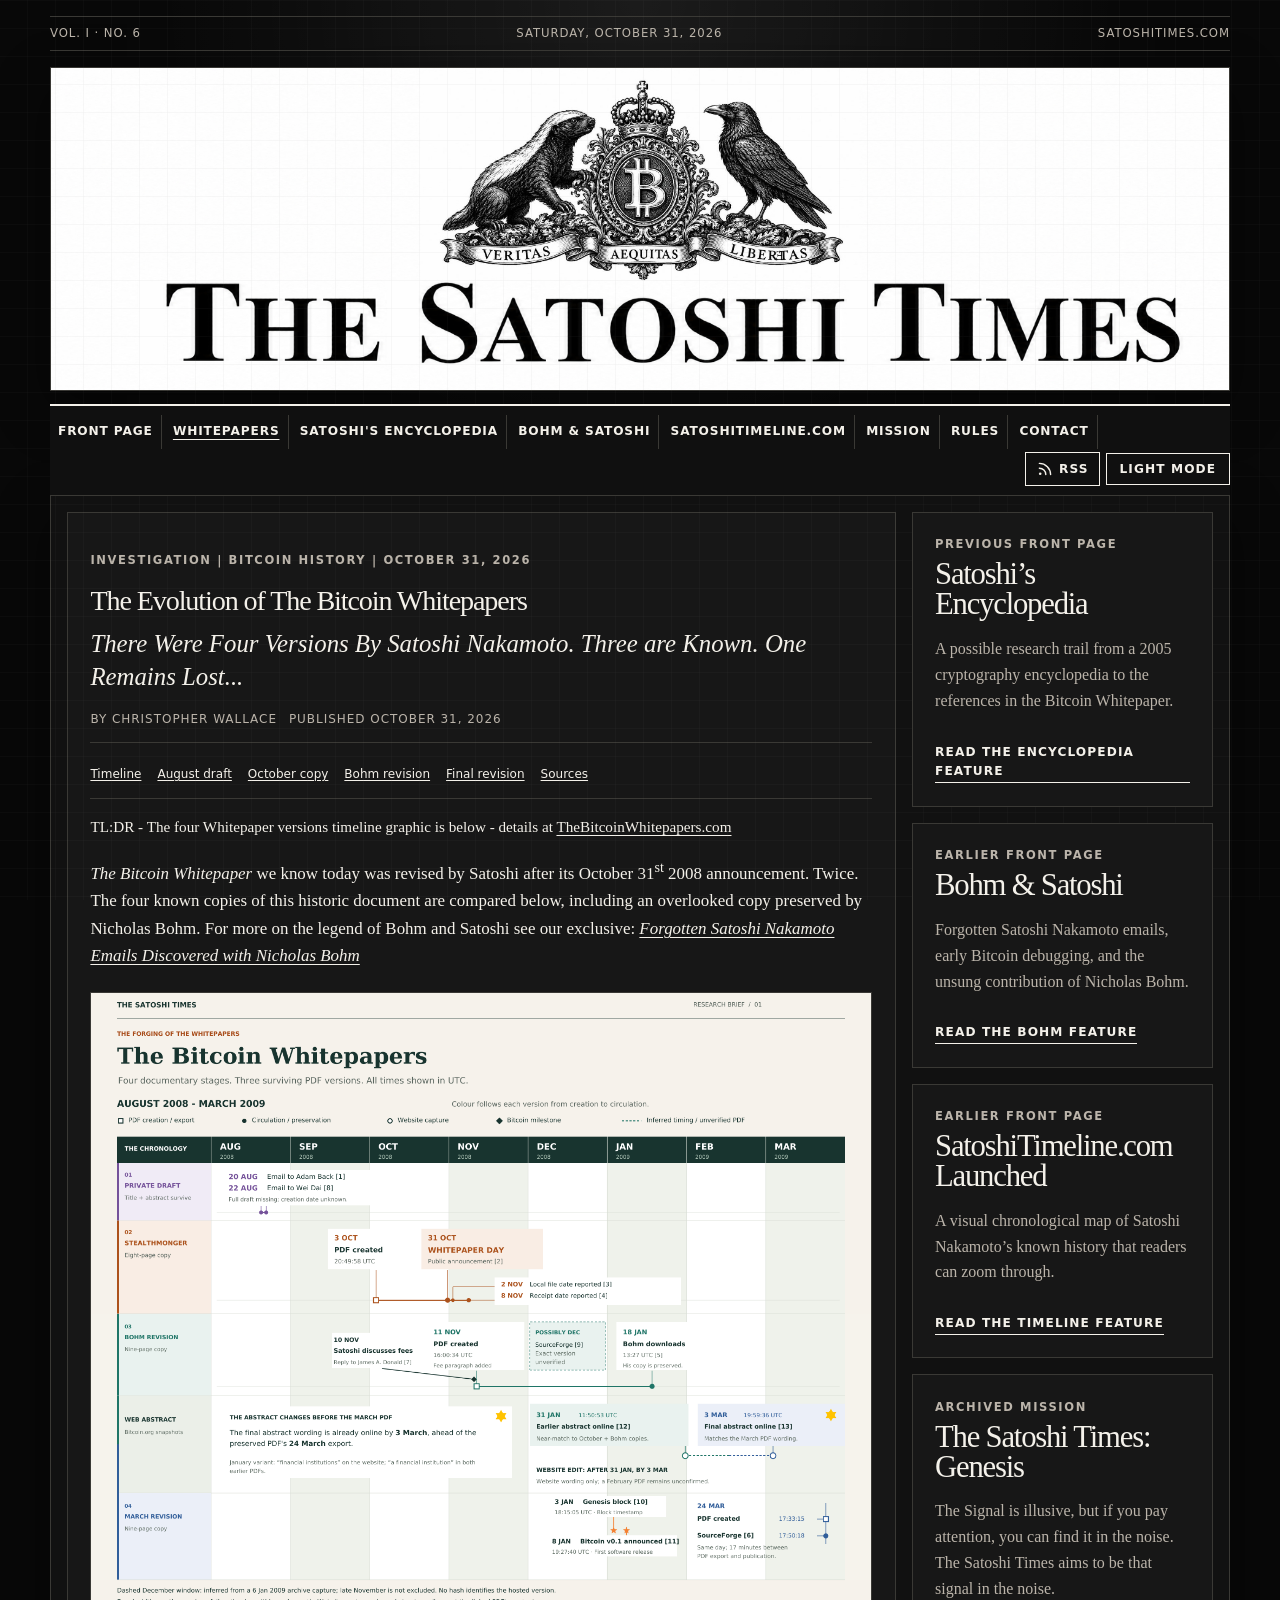
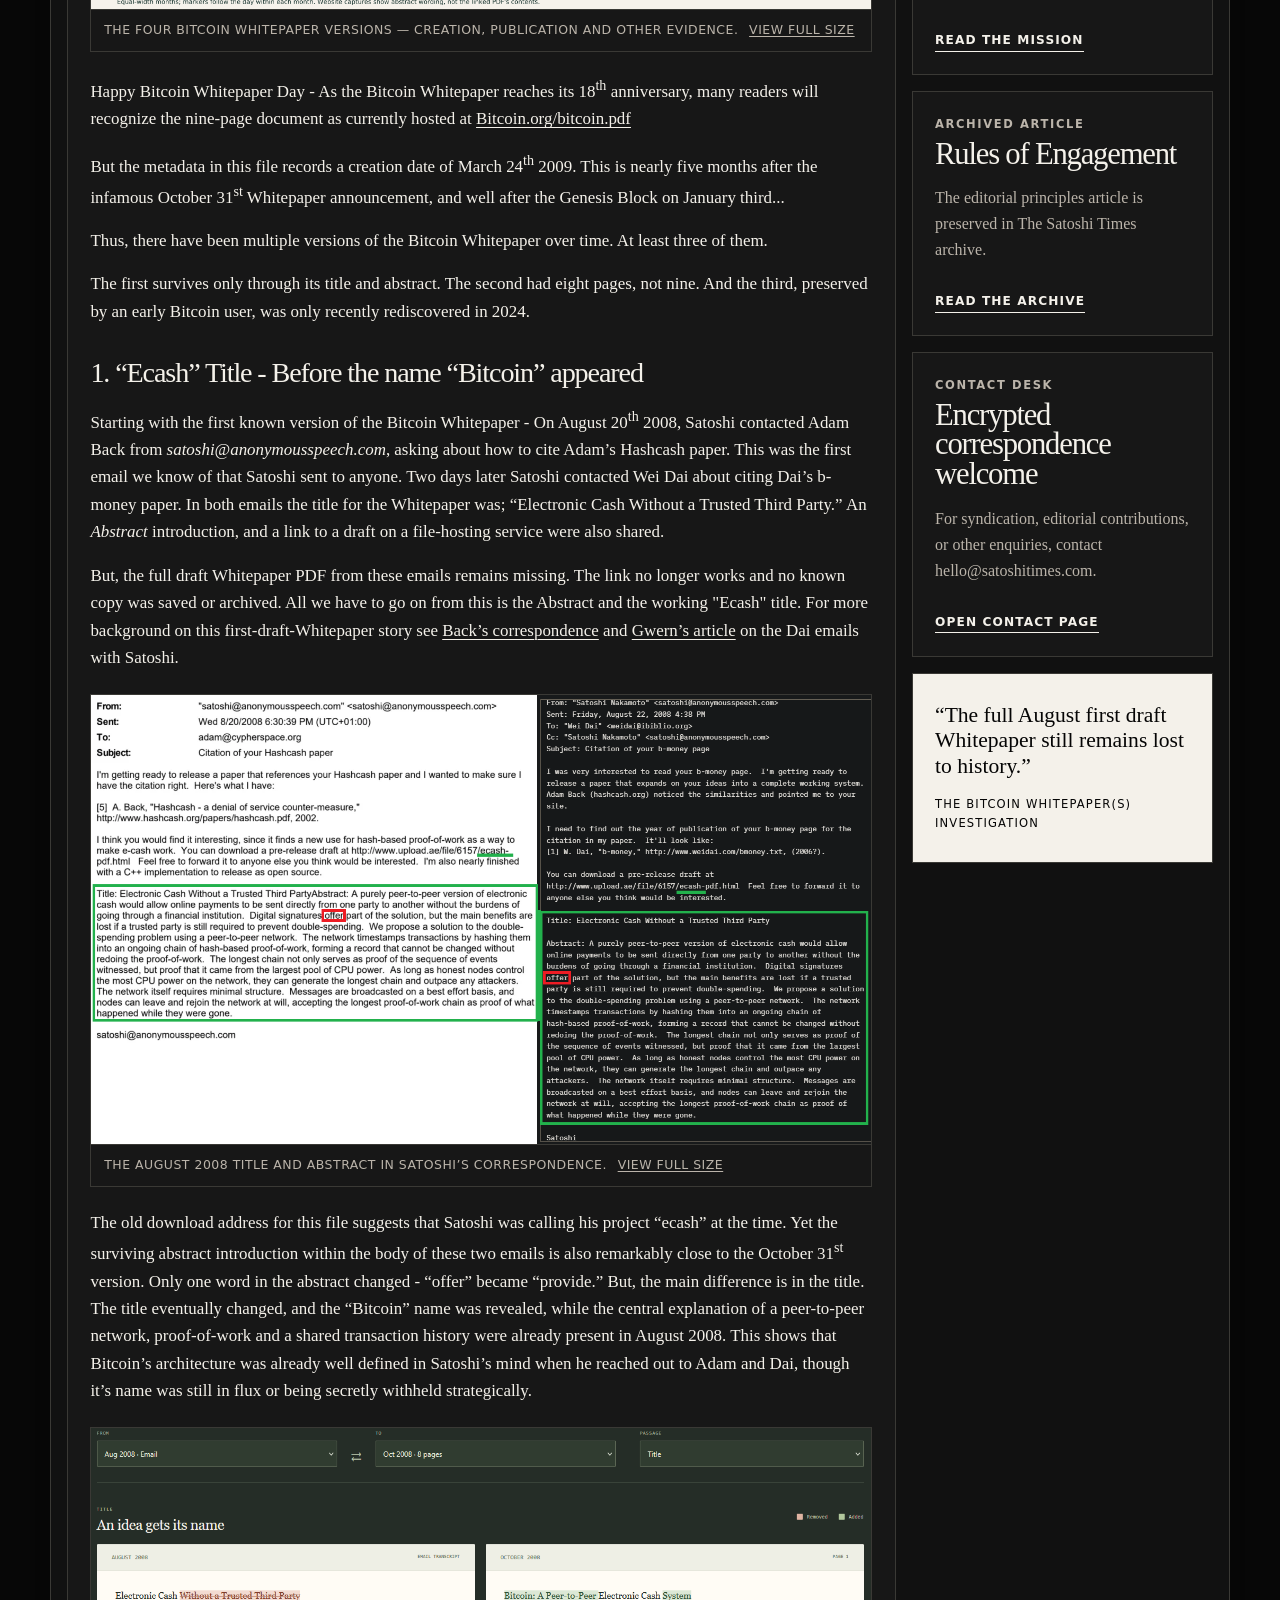
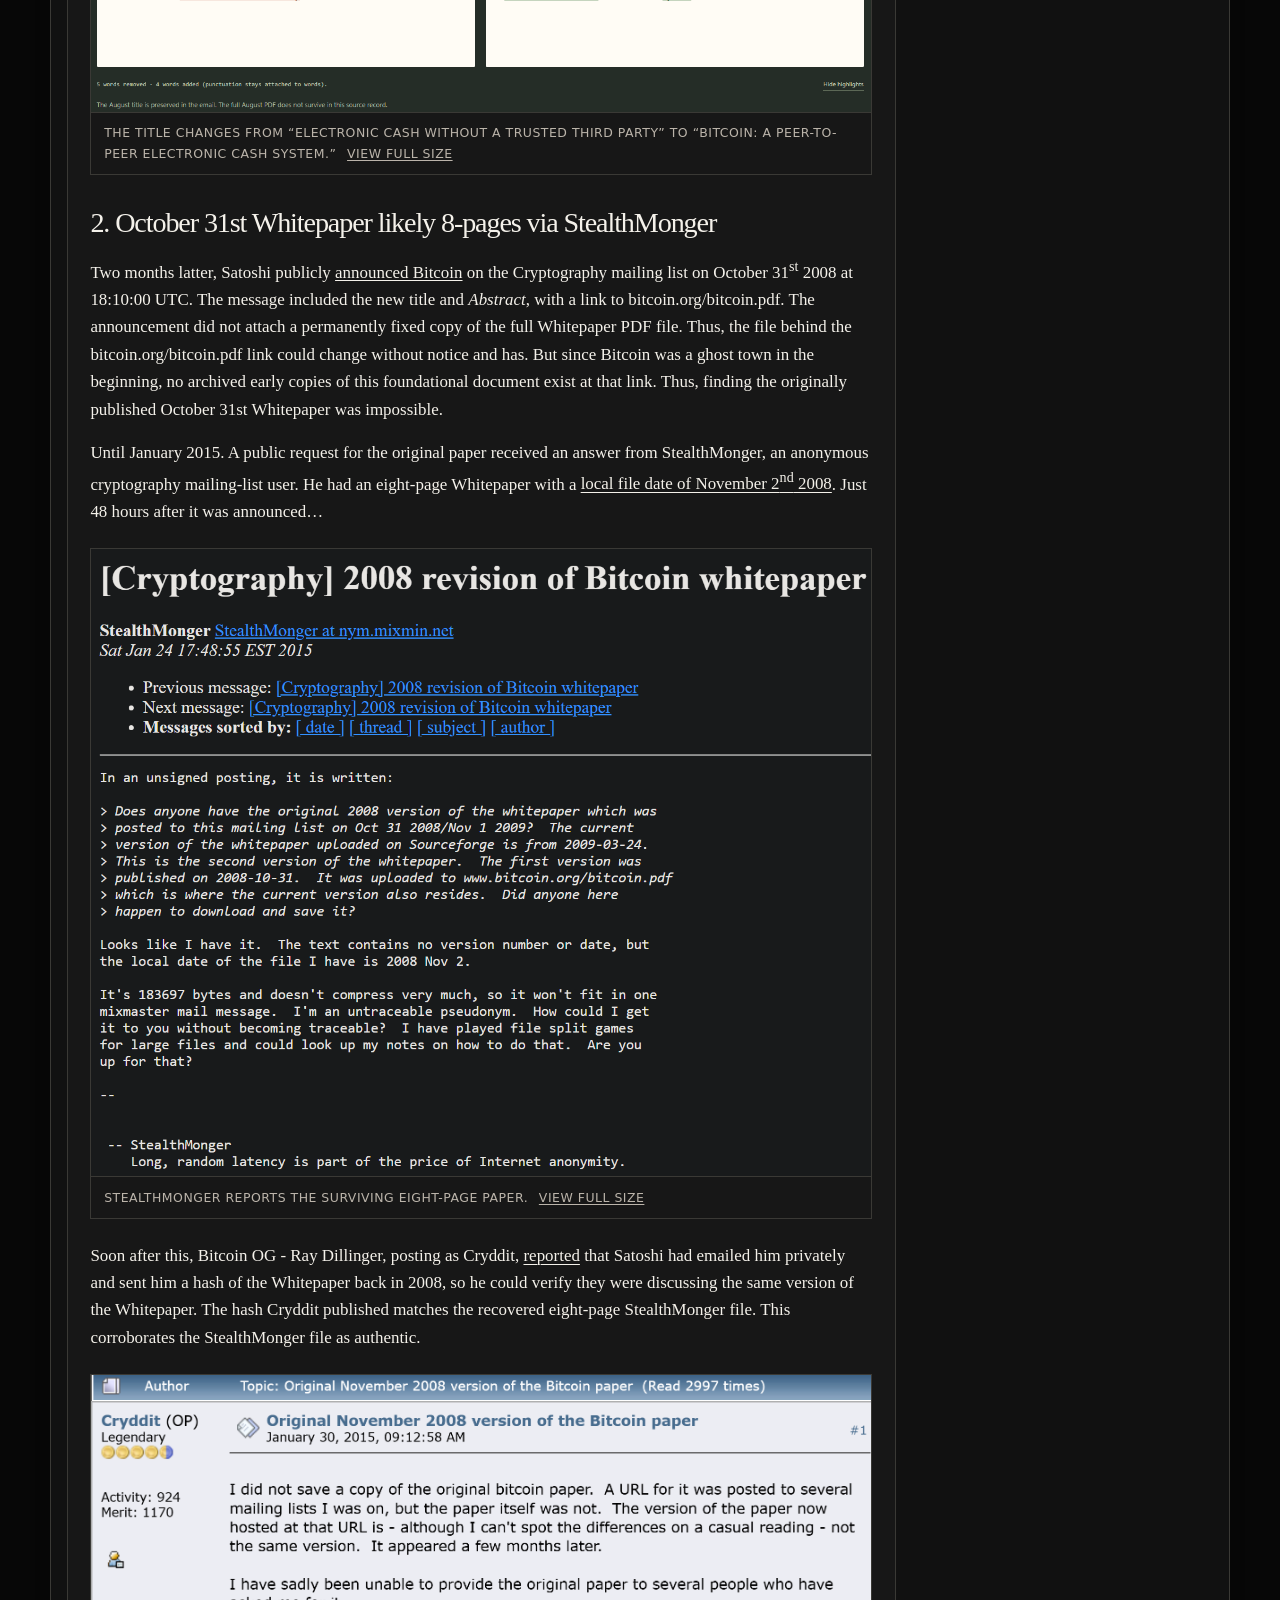
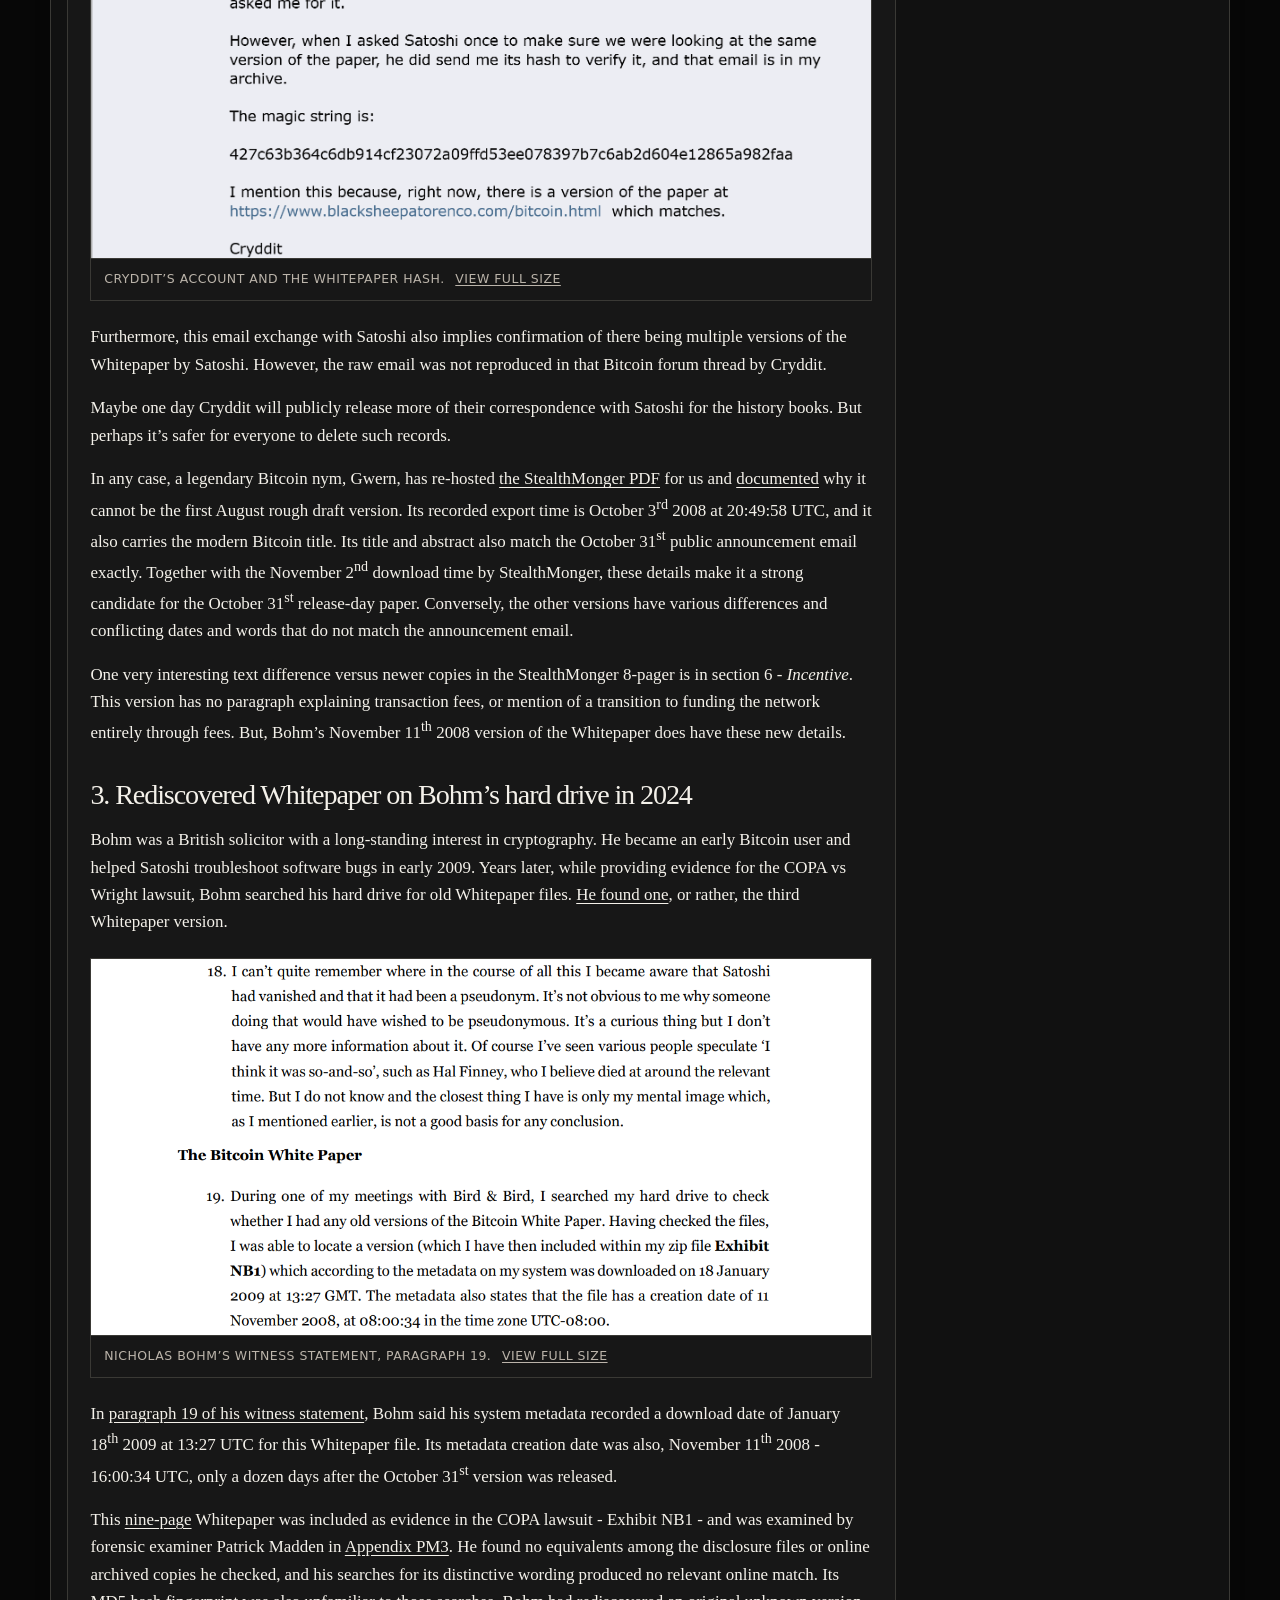
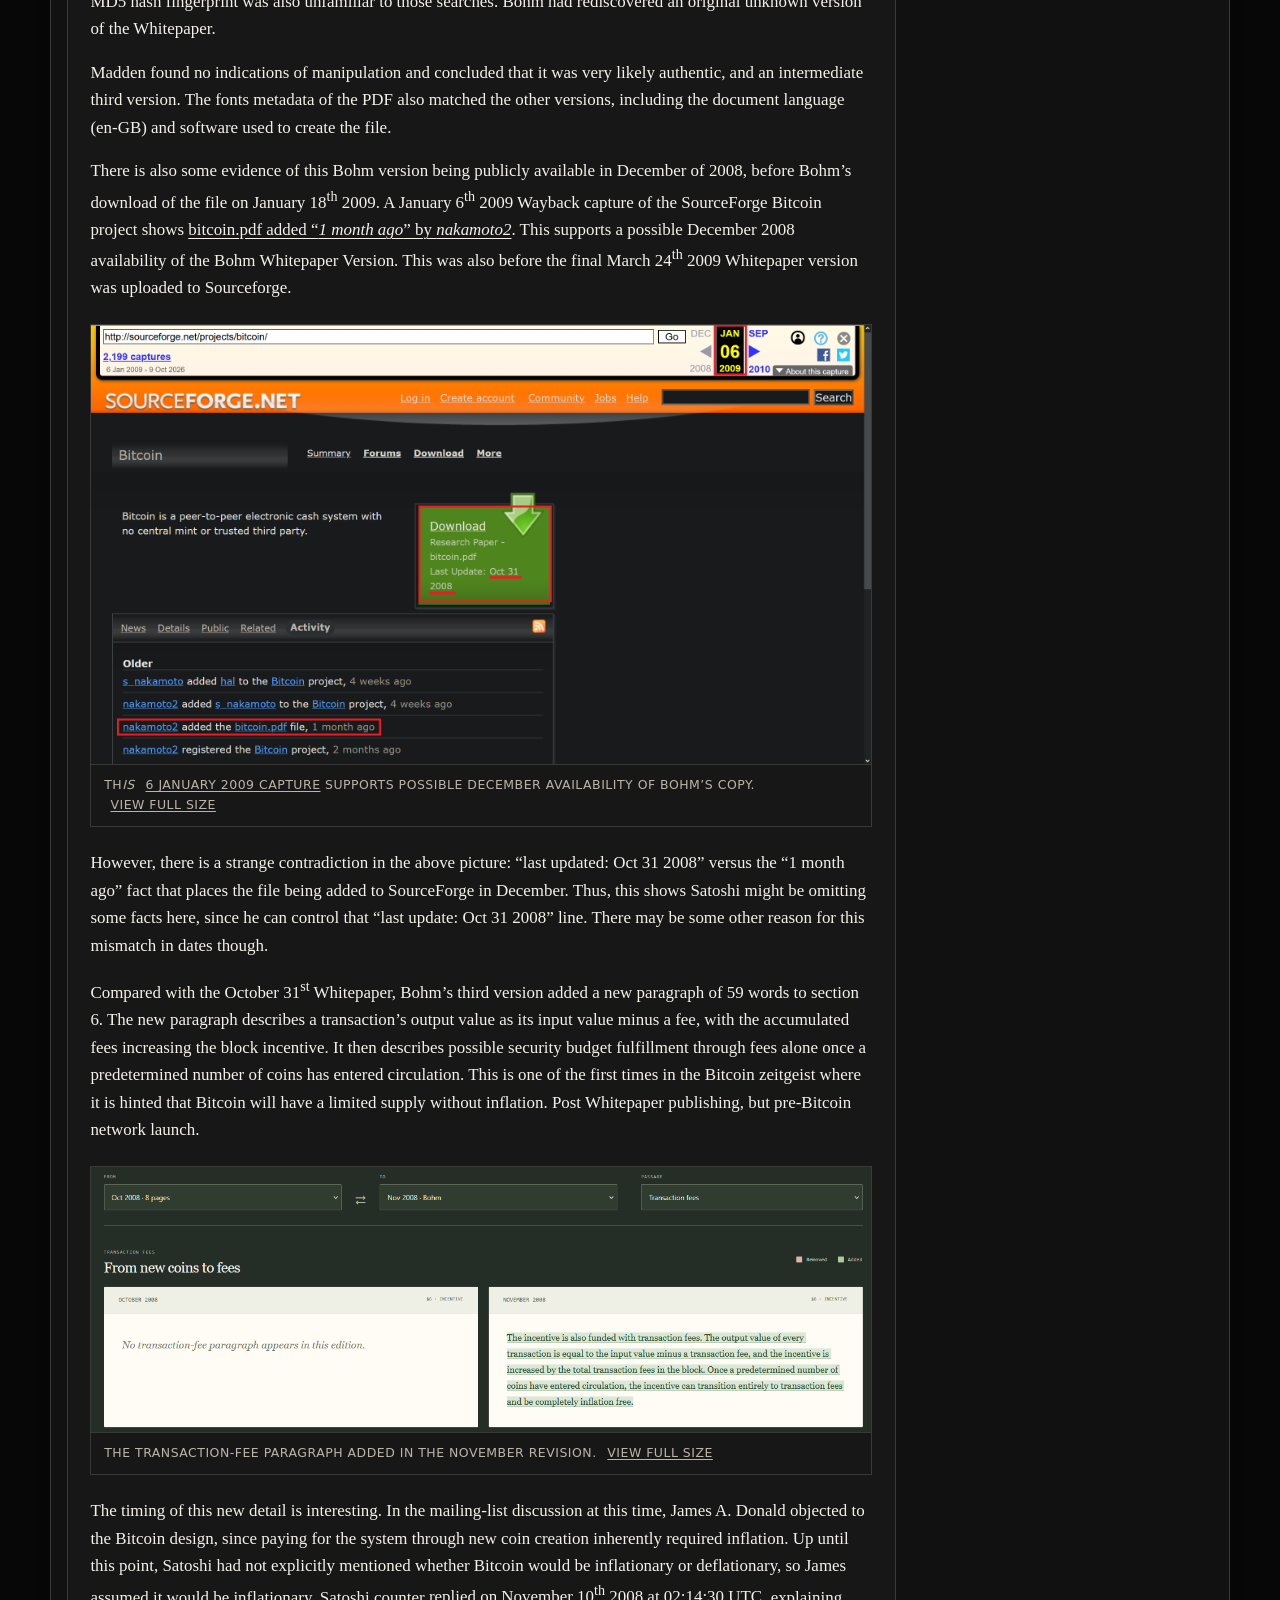
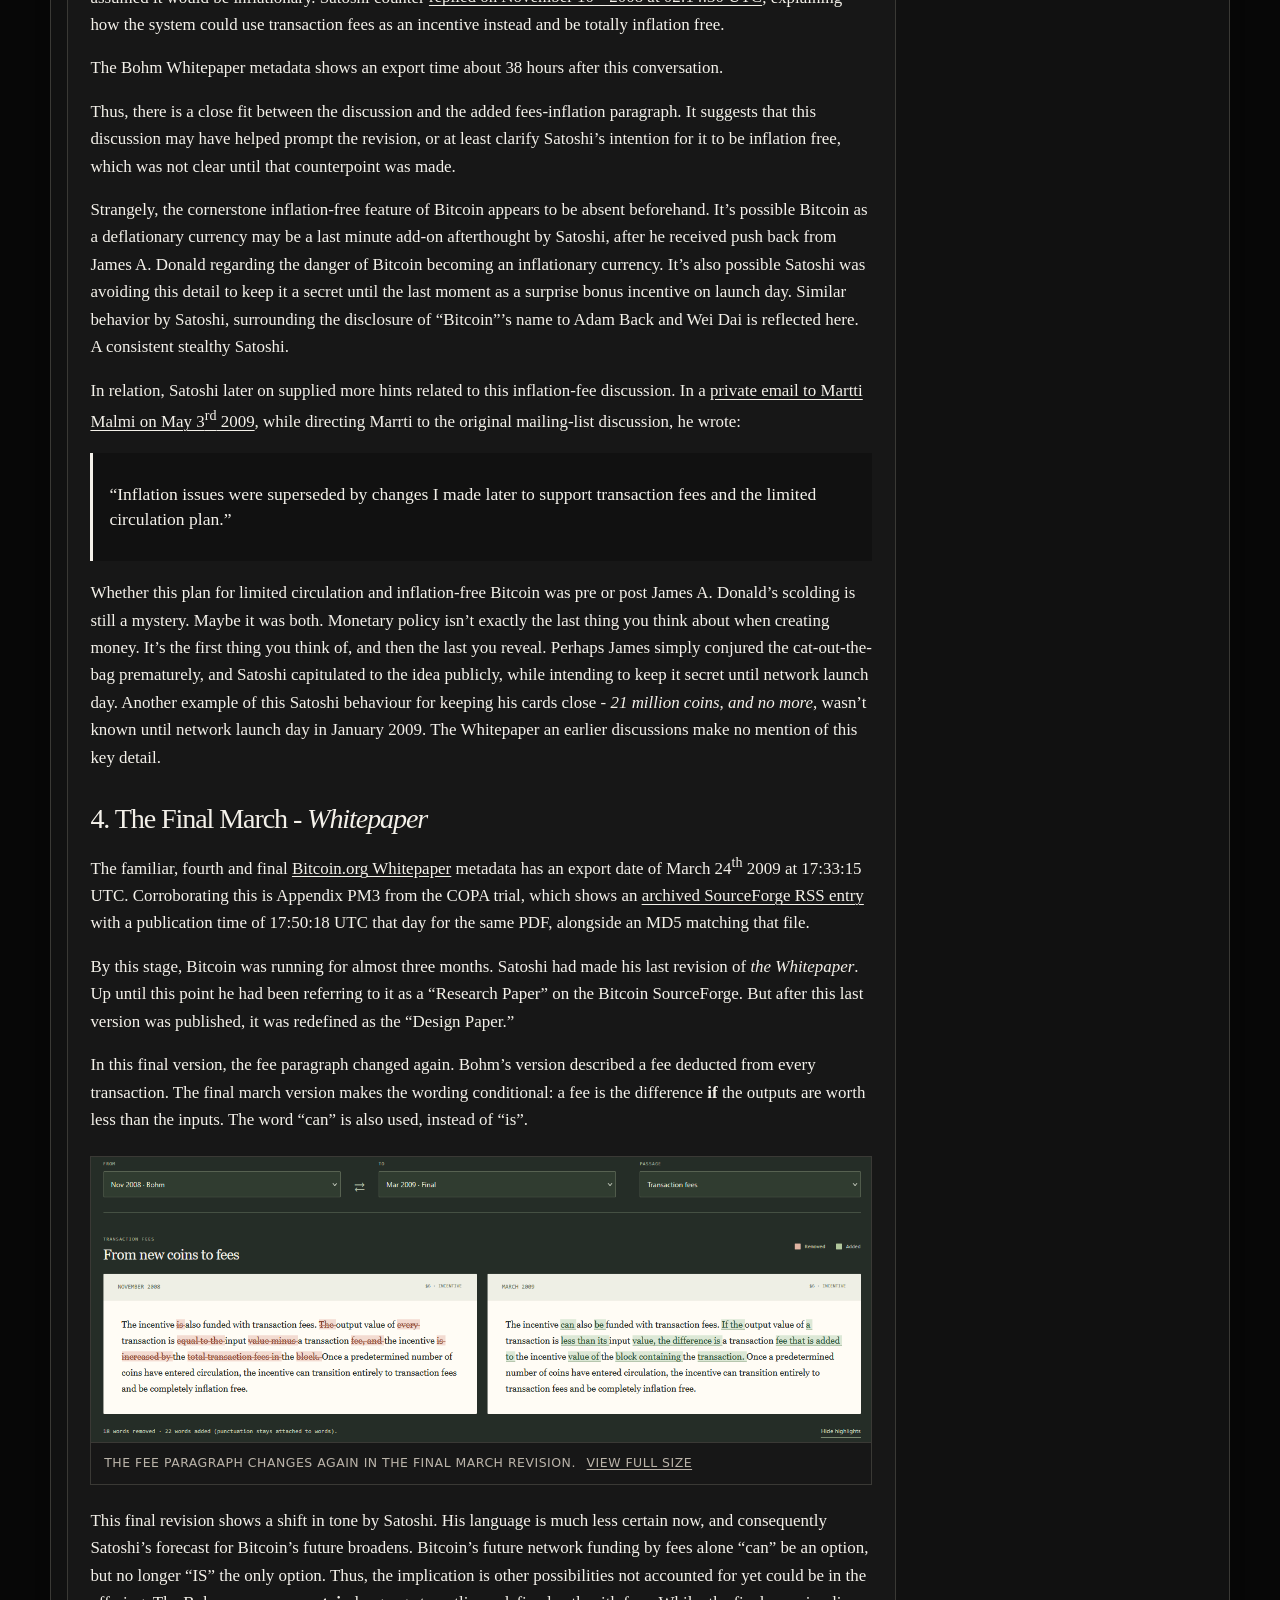
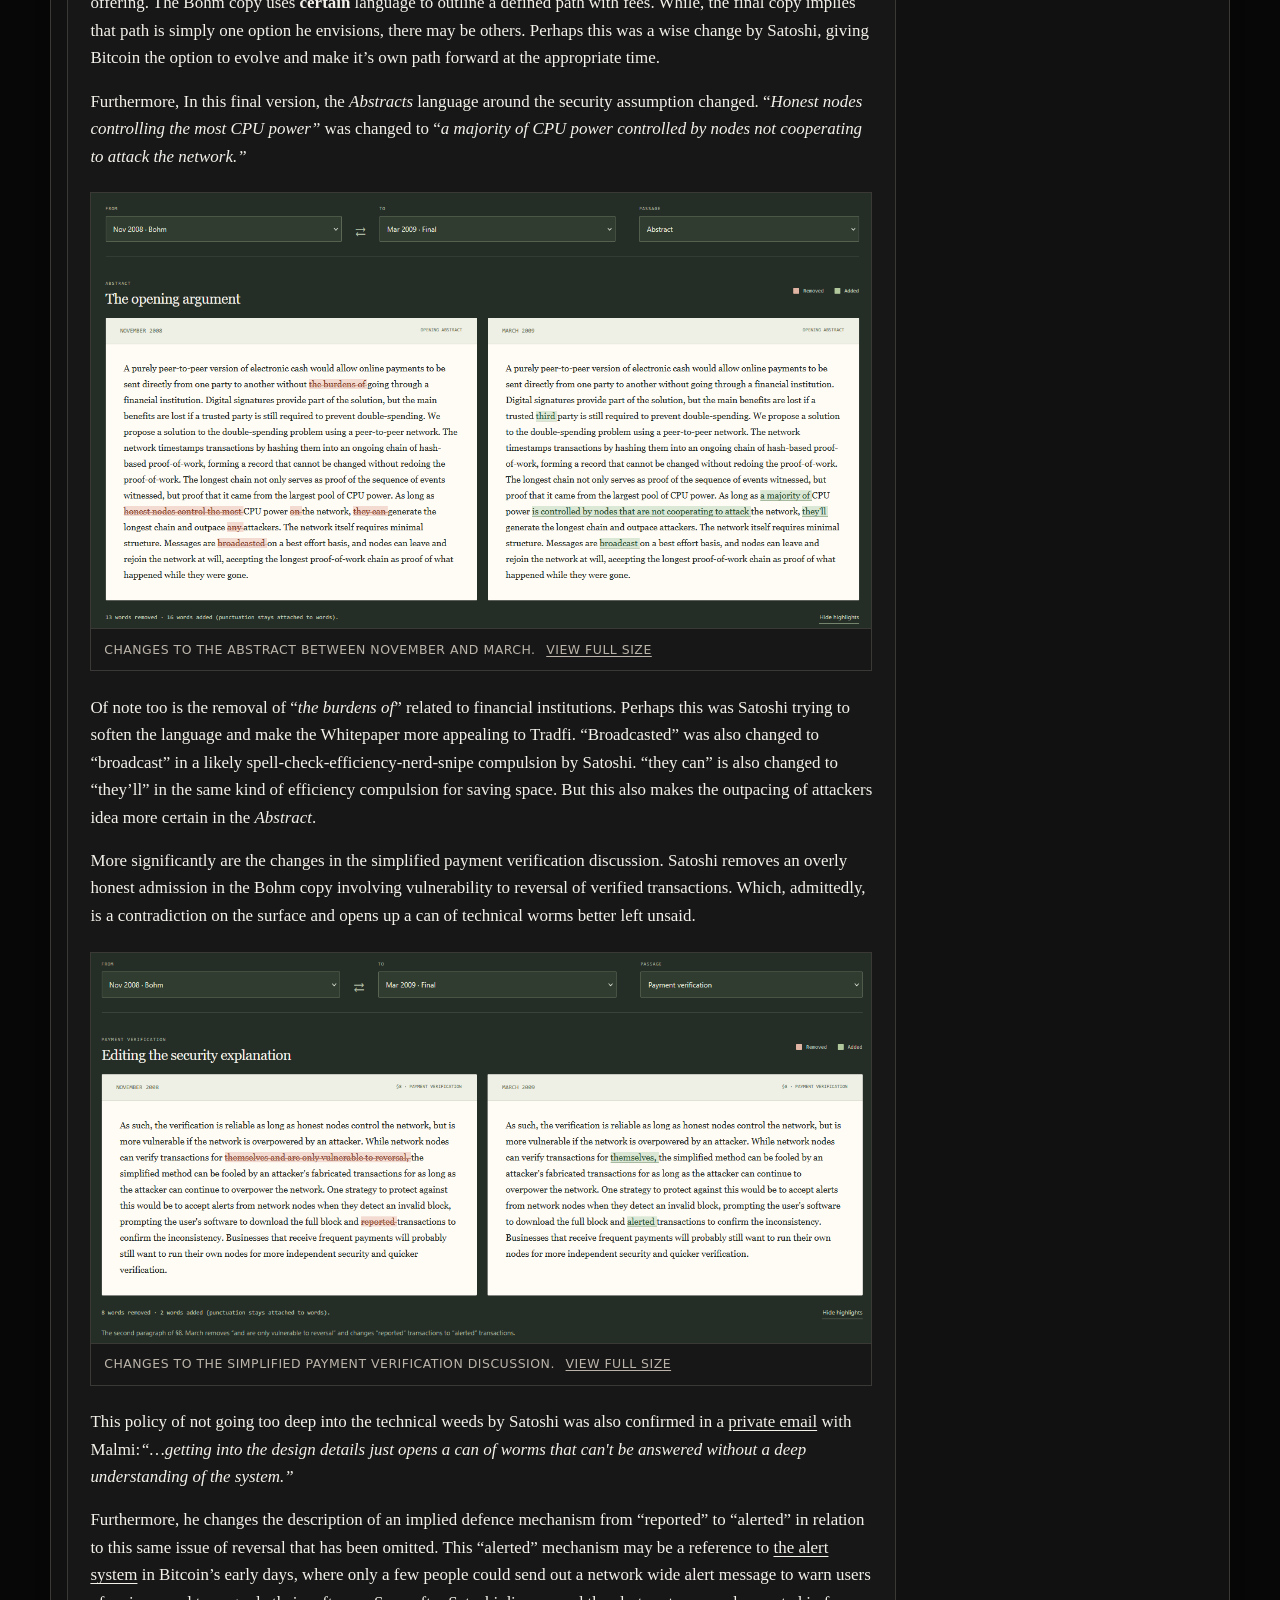
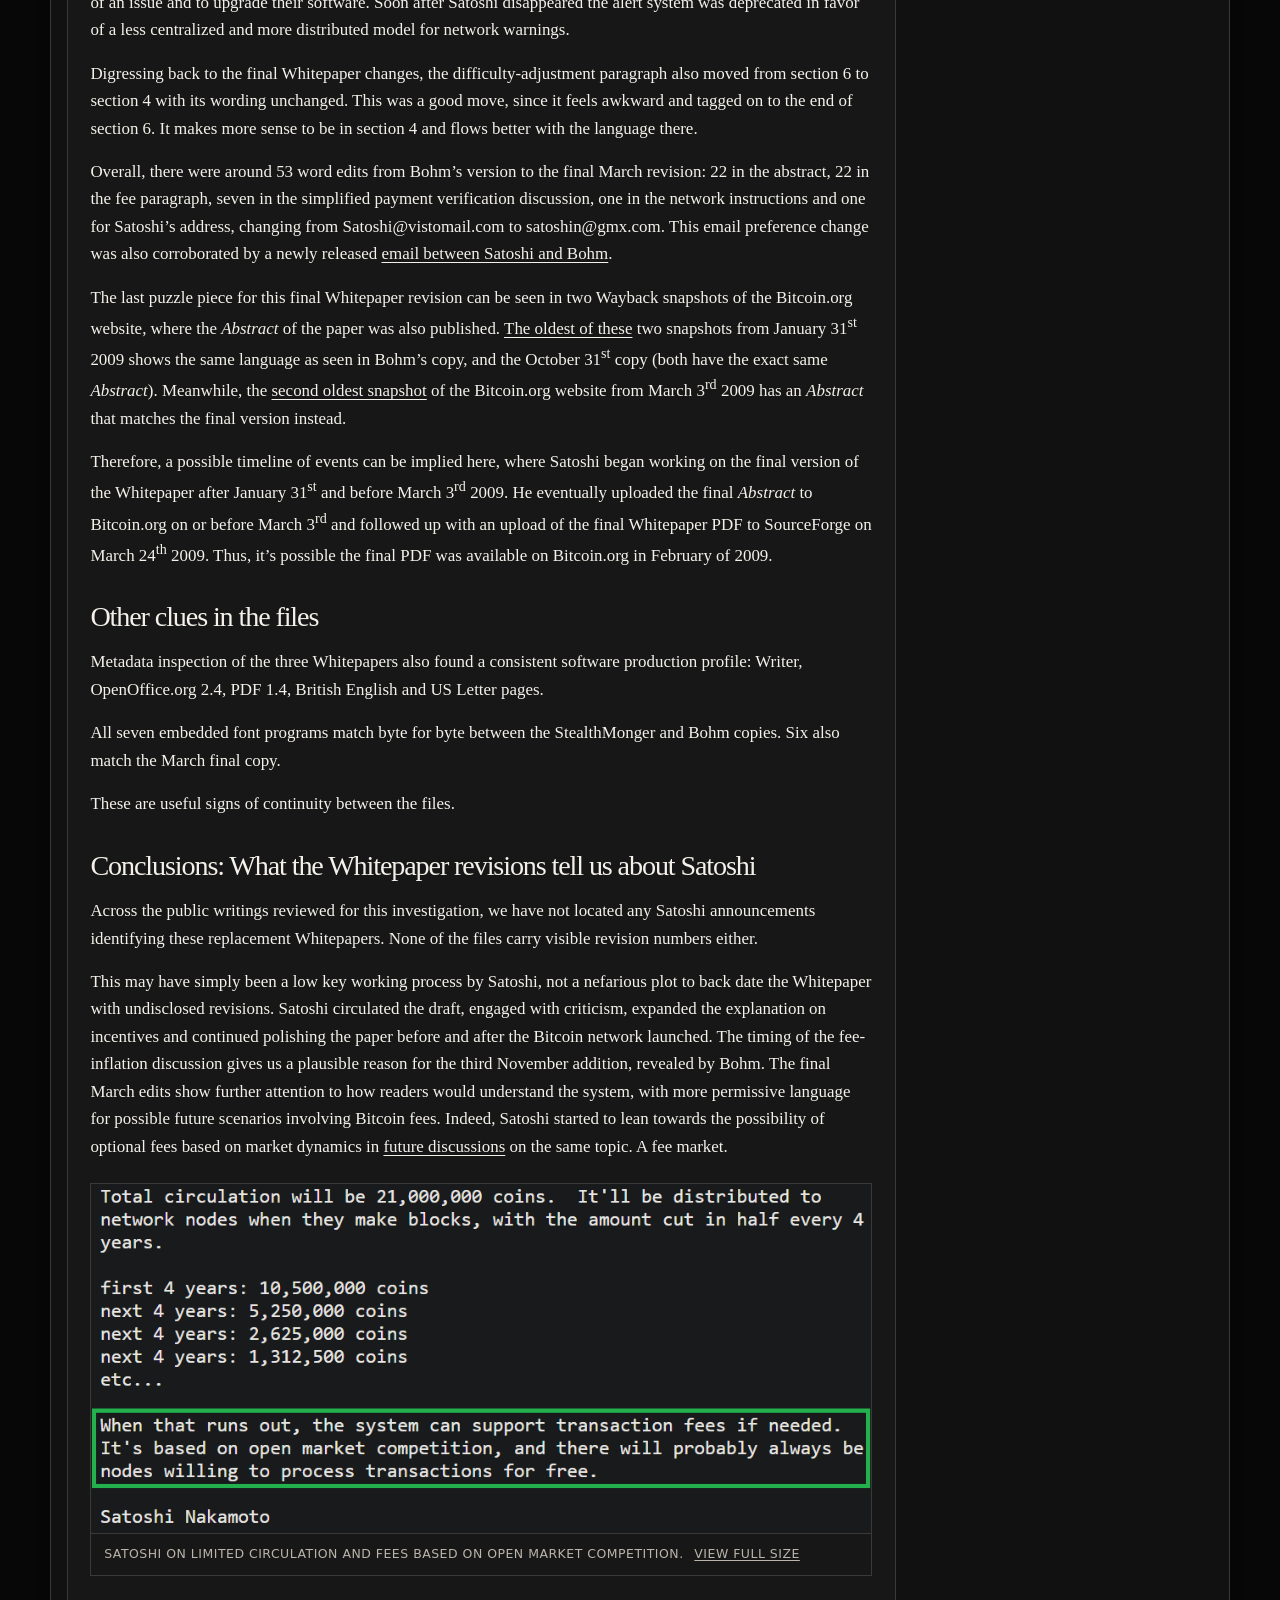
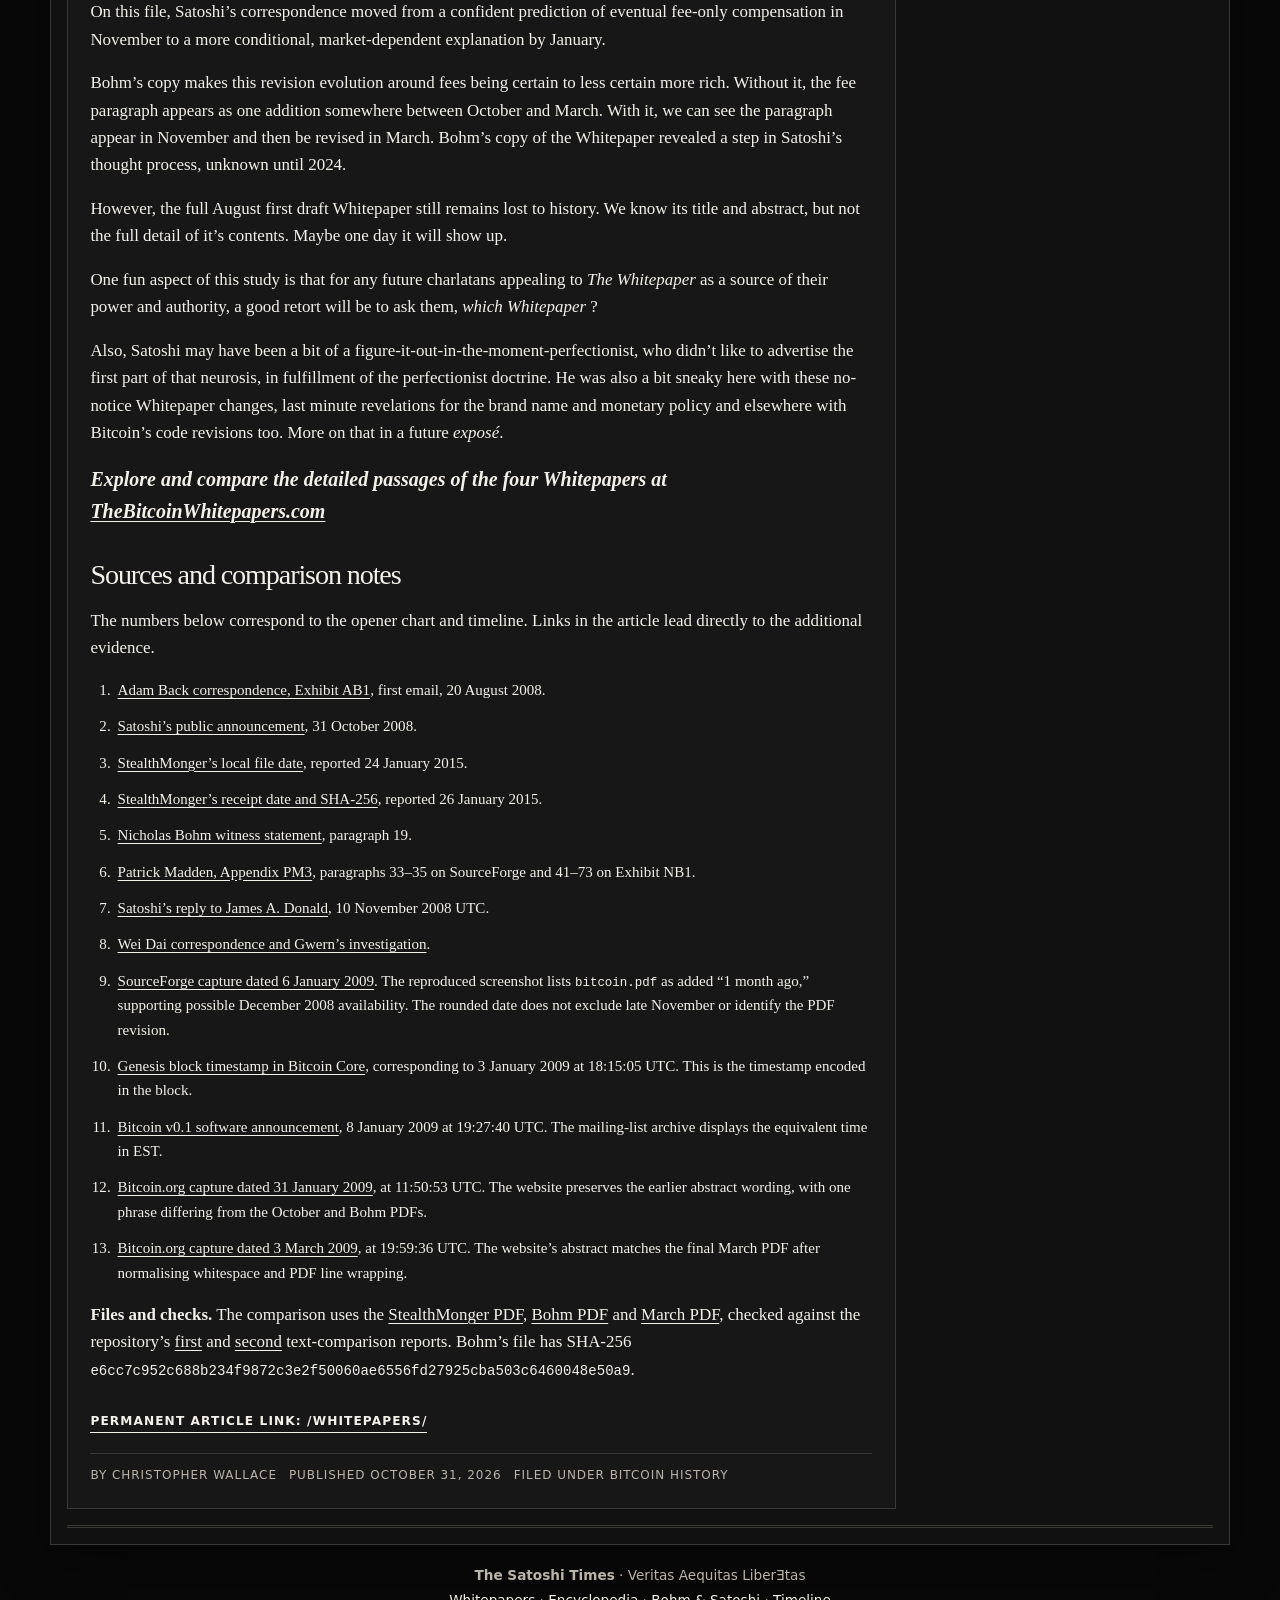
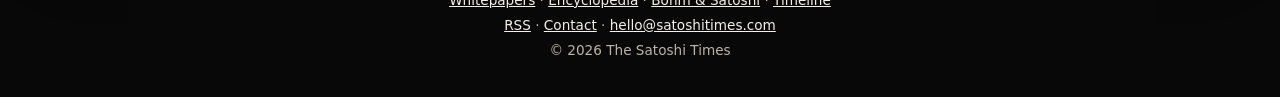
==== commit c41fa1eb: "Fix title and update content in Bitcoin whitepaper" ====
--- a/whitepapers/index.html
+++ b/whitepapers/index.html
@@ -3,7 +3,7 @@
 <head>
   <meta charset="utf-8" />
   <meta name="viewport" content="width=device-width, initial-scale=1" />
-  <title>The Evolution of The Bitcoin Whitepaper(s) — The Satoshi Times</title>
+  <title>The Evolution of The Bitcoin Whitepapers — The Satoshi Times</title>
   <meta name="description" content="Four versions of the Bitcoin Whitepaper by Satoshi Nakamoto: the lost August draft, the eight-page StealthMonger copy, Nicholas Bohm’s revision and the final March 2009 paper." />
   <meta name="author" content="Christopher Wallace" />
   <link rel="canonical" href="https://satoshitimes.com/whitepapers/" />
@@ -17,7 +17,7 @@
   <meta property="article:published_time" content="2026-10-31" />
   <meta name="twitter:card" content="summary_large_image" />
   <link rel="stylesheet" href="../styles.css" />
-  <script type="application/ld+json">{"@context": "https://schema.org", "@type": "NewsArticle", "headline": "The Evolution of The Bitcoin Whitepaper(s)", "description": "Four versions of the Bitcoin Whitepaper by Satoshi Nakamoto: the lost August draft, the eight-page StealthMonger copy, Nicholas Bohm’s revision and the final March 2009 paper.", "datePublished": "2026-10-31", "dateModified": "2026-10-31", "author": {"@type": "Person", "name": "Christopher Wallace"}, "publisher": {"@type": "Organization", "name": "The Satoshi Times", "url": "https://satoshitimes.com/"}, "mainEntityOfPage": "https://satoshitimes.com/whitepapers/", "image": "https://satoshitimes.com/assets/whitepapers/01-whitepaper-timeline.png"}</script>
+  <script type="application/ld+json">{"@context": "https://schema.org", "@type": "NewsArticle", "headline": "The Evolution of The Bitcoin Whitepapers", "description": "Four versions of the Bitcoin Whitepaper by Satoshi Nakamoto: the lost August draft, the eight-page StealthMonger copy, Nicholas Bohm’s revision and the final March 2009 paper.", "datePublished": "2026-10-31", "dateModified": "2026-10-31", "author": {"@type": "Person", "name": "Christopher Wallace"}, "publisher": {"@type": "Organization", "name": "The Satoshi Times", "url": "https://satoshitimes.com/"}, "mainEntityOfPage": "https://satoshitimes.com/whitepapers/", "image": "https://satoshitimes.com/assets/whitepapers/01-whitepaper-timeline.png"}</script>
   <link rel="alternate" type="application/rss+xml" title="The Satoshi Times — RSS" href="../feed.xml" />
 </head>
 <body>
@@ -54,8 +54,8 @@
     <section class="headline-grid front-page-grid" aria-label="Lead story">
       <article id="lead" class="lead-story article-card prose longform-article whitepapers-article">
         <p class="kicker">Investigation | Bitcoin History | <time datetime="2026-10-31">October 31, 2026</time></p>
-        <h1 class="whitepapers-headline">The Evolution of The Bitcoin Whitepaper(s) – There Were Four Versions By Satoshi Nakamoto,</h1>
-        <p class="dek">Three are Known. One Remains Lost...</p>
+        <h1 class="whitepapers-headline">The Evolution of The Bitcoin Whitepapers</h1>
+        <p class="dek">There Were Four Versions By Satoshi Nakamoto. Three are Known. One Remains Lost...</p>
         <div class="article-meta article-meta--top">
           <span>By Christopher Wallace</span>
           <span>Published <time datetime="2026-10-31">October 31, 2026</time></span>
@@ -64,19 +64,18 @@
           <a href="#figure-1">Timeline</a><a href="#august-draft">August draft</a><a href="#october-whitepaper">October copy</a><a href="#bohm-revision">Bohm revision</a><a href="#march-revision">Final revision</a><a href="#sources">Sources</a>
         </nav>
         <p class="article-summary">TL:DR - The four Whitepaper versions timeline graphic is below - details at <a href="https://thebitcoinwhitepapers.com/" target="_blank" rel="noopener">TheBitcoinWhitepapers.com</a></p>
-        <p><em>The Bitcoin Whitepaper</em> we know today was revised by Satoshi after its October 31<sup>st</sup> 2008 announcement. Twice. The four known copies of this historic document are compared below, including an overlooked copy preserved by Nicholas Bohm. For more on the legend of Bohm and Satoshi see our exclusive: <a href="../bohm/"><em>Forgotten Satoshi Nakamoto Emails Discovered with Nicholas Bohm, A Unsung Bitcoin Hero</em></a><em> </em></p>
+        <p><em>The Bitcoin Whitepaper</em> we know today was revised by Satoshi after its October 31<sup>st</sup> 2008 announcement. Twice. The four known copies of this historic document are compared below, including an overlooked copy preserved by Nicholas Bohm. For more on the legend of Bohm and Satoshi see our exclusive: <a href="../bohm/"><em>Forgotten Satoshi Nakamoto Emails Discovered with Nicholas Bohm</em></a><em> </em></p>
         <figure class="article-figure whitepaper-figure" id="figure-1">
           <a class="figure-fullsize" href="../assets/whitepapers/01-whitepaper-timeline.png" target="_blank" rel="noopener" aria-label="View full-size image: Timeline of the four Bitcoin Whitepaper versions, August 2008 to March 2009"><img src="../assets/whitepapers/01-whitepaper-timeline.png" width="2880" height="2274" alt="Timeline of the four Bitcoin Whitepaper versions, August 2008 to March 2009" loading="eager" decoding="async" /></a>
-          <figcaption>The four Bitcoin Whitepaper versions — creation, publication and surviving archive evidence. <a href="../assets/whitepapers/01-whitepaper-timeline.png" target="_blank" rel="noopener">View full size</a></figcaption>
-        </figure>
-        <p>Happy Bitcoin Whitepaper Day - As the Bitcoin Whitepaper reaches its 18<sup>th</sup> anniversary, many readers will recognize the nine-page document as currently hosted at <a href="https://bitcoin.org/bitcoin.pdf" target="_blank" rel="noopener">Bitcoin.org</a>/bitcoin.pdf</p>
+          <figcaption>The four Bitcoin Whitepaper versions — creation, publication and other evidence. <a href="../assets/whitepapers/01-whitepaper-timeline.png" target="_blank" rel="noopener">View full size</a></figcaption>
+        </figure>
+        <p>Happy Bitcoin Whitepaper Day - As the Bitcoin Whitepaper reaches its 18<sup>th</sup> anniversary, many readers will recognize the nine-page document as currently hosted at <a href="https://bitcoin.org/bitcoin.pdf" target="_blank" rel="noopener">Bitcoin.org/bitcoin.pdf</a></p>
         <p>But the metadata in this file records a creation date of March 24<sup>th</sup> 2009. This is nearly five months after the infamous October 31<sup>st</sup> Whitepaper announcement, and well after the Genesis Block on January third...</p>
         <p>Thus, there have been multiple versions of the Bitcoin Whitepaper over time. At least three of them.</p>
-        <p>The first survives only through its title and abstract. The second had eight pages, not nine. And the third, preserved by an early Bitcoin user, was only recently rediscovered.</p>
-        <p>That early user was Nicholas Bohm, whose correspondence with Satoshi was explored by <strong>The Satoshi Times</strong> in our <a href="../bohm/">Bohm and Satoshi emails investigation</a>. Among Bohm’s old Bitcoin files was a distinct Whitepaper revision that has sadly been scant covered by modern <em>Bitcoin</em> media. Today we’ll be fixing that, and try to show what changed, and why Satoshi kept silently revising the Bitcoin Whitepaper.</p>
+        <p>The first survives only through its title and abstract. The second had eight pages, not nine. And the third, preserved by an early Bitcoin user, was only recently rediscovered in 2024.</p>
         <h2 id="august-draft">1. “Ecash” Title - Before the name “Bitcoin” appeared</h2>
-        <p>Starting with the first known version of the Bitcoin Whitepaper - On August 20<sup>th</sup> 2008, Satoshi contacted Adam Back from <em>satoshi@anonymousspeech.com</em>, asking about how to cite Adam’s Hashcash paper. This was the first email we know of that Satoshi sent to anyone. Two days later Satoshi contacted Wei Dai about citing Dai’s b-money paper. In both emails the title for the Whitepaper was; “Electronic Cash Without a Trusted Third Party”, an <em>A</em><em>bstract </em>introduction, and a link to a draft on a file-hosting service were also shared.</p>
-        <p>But, this full draft PDF paper remains missing, since that link no longer works and no copy was saved or archived. <a href="https://s3.documentcloud.org/documents/24439625/adam-back-exhibit-ab1-1.pdf" target="_blank" rel="noopener">Back’s correspondence</a> and <a href="https://gwern.net/doc/bitcoin/2008-nakamoto#emails" target="_blank" rel="noopener">Gwern’s article</a> on the Dai emails are a good starting point for more background on this first draft story.</p>
+        <p>Starting with the first known version of the Bitcoin Whitepaper - On August 20<sup>th</sup> 2008, Satoshi contacted Adam Back from <em>satoshi@anonymousspeech.com</em>, asking about how to cite Adam’s Hashcash paper. This was the first email we know of that Satoshi sent to anyone. Two days later Satoshi contacted Wei Dai about citing Dai’s b-money paper. In both emails the title for the Whitepaper was; “Electronic Cash Without a Trusted Third Party.” An <em>A</em><em>bstract </em>introduction, and a link to a draft on a file-hosting service were also shared.</p>
+        <p>But, the full draft Whitepaper PDF from these emails remains missing. The link no longer works and no known copy was saved or archived. All we have to go on from this is the Abstract and the working "Ecash" title. For more background on this first-draft-Whitepaper story see <a href="https://s3.documentcloud.org/documents/24439625/adam-back-exhibit-ab1-1.pdf" target="_blank" rel="noopener">Back’s correspondence</a> and <a href="https://gwern.net/doc/bitcoin/2008-nakamoto#emails" target="_blank" rel="noopener">Gwern’s article</a> on the Dai emails with Satoshi.</p>
         <figure class="article-figure whitepaper-figure" id="figure-2">
           <a class="figure-fullsize" href="../assets/whitepapers/02-august-correspondence.png" target="_blank" rel="noopener" aria-label="View full-size image: August 2008 correspondence with Adam Back and Wei Dai showing the Electronic Cash Without a Trusted Third Party title and abstract"><img src="../assets/whitepapers/02-august-correspondence.png" width="1472" height="847" alt="August 2008 correspondence with Adam Back and Wei Dai showing the Electronic Cash Without a Trusted Third Party title and abstract" loading="lazy" decoding="async" /></a>
           <figcaption>The August 2008 title and abstract in Satoshi’s correspondence. <a href="../assets/whitepapers/02-august-correspondence.png" target="_blank" rel="noopener">View full size</a></figcaption>
@@ -86,8 +85,8 @@
           <a class="figure-fullsize" href="../assets/whitepapers/03-title-comparison.png" target="_blank" rel="noopener" aria-label="View full-size image: Comparison of the August Electronic Cash Without a Trusted Third Party title with the October Bitcoin title"><img src="../assets/whitepapers/03-title-comparison.png" width="1302" height="474" alt="Comparison of the August Electronic Cash Without a Trusted Third Party title with the October Bitcoin title" loading="lazy" decoding="async" /></a>
           <figcaption>The title changes from “Electronic Cash Without a Trusted Third Party” to “Bitcoin: A Peer-to-Peer Electronic Cash System.” <a href="../assets/whitepapers/03-title-comparison.png" target="_blank" rel="noopener">View full size</a></figcaption>
         </figure>
-        <h2 id="october-whitepaper">2. The <strong>October 31</strong><strong><sup>st</sup></strong> Whitepaper was likely <strong>8</strong>-page<strong>s,</strong> preserved by StealthMonger</h2>
-        <p>Two months latter, Satoshi publicly <a href="https://www.metzdowd.com/pipermail/cryptography/2008-October/014810.html" target="_blank" rel="noopener">announced Bitcoin</a> on the Cryptography mailing list on October 31<sup>st</sup> 2008 at 18:10:00 UTC. The message included the new title and <em>A</em><em>bstract</em>, with a link to bitcoin.org/bitcoin.pdf. The announcement did not attach a permanently fixed copy of the full file. Thus, the file behind the bitcoin.org/bitcoin.pdf link could change without notice and has. But since Bitcoin was a ghost town in the beginning, no archived early copies of this foundational document exist at that link. Thus, finding the originally published Whitepaper impossible.</p>
+        <h2 id="october-whitepaper">2. October 31st Whitepaper likely 8-pages via StealthMonger</h2>
+        <p>Two months latter, Satoshi publicly <a href="https://www.metzdowd.com/pipermail/cryptography/2008-October/014810.html" target="_blank" rel="noopener">announced Bitcoin</a> on the Cryptography mailing list on October 31<sup>st</sup> 2008 at 18:10:00 UTC. The message included the new title and <em>A</em><em>bstract</em>, with a link to bitcoin.org/bitcoin.pdf. The announcement did not attach a permanently fixed copy of the full Whitepaper PDF file. Thus, the file behind the bitcoin.org/bitcoin.pdf link could change without notice and has. But since Bitcoin was a ghost town in the beginning, no archived early copies of this foundational document exist at that link. Thus, finding the originally published October 31st Whitepaper was impossible.</p>
         <p>Until January 2015. A public request for the original paper received an answer from StealthMonger, an anonymous cryptography mailing-list user. He had an eight-page Whitepaper with a <a href="https://www.metzdowd.com/pipermail/cryptography/2015-January/024438.html" target="_blank" rel="noopener">local file date of November 2<sup>nd</sup> 2008</a>. Just 48 hours after it was announced…</p>
         <figure class="article-figure whitepaper-figure" id="figure-4">
           <a class="figure-fullsize" href="../assets/whitepapers/04-stealthmonger-email.png" target="_blank" rel="noopener" aria-label="View full-size image: StealthMonger’s January 24, 2015 mailing-list message reporting an eight-page whitepaper with a local file date of November 2, 2008"><img src="../assets/whitepapers/04-stealthmonger-email.png" width="1260" height="1014" alt="StealthMonger’s January 24, 2015 mailing-list message reporting an eight-page whitepaper with a local file date of November 2, 2008" loading="lazy" decoding="async" /></a>
@@ -102,16 +101,16 @@
         <p>Maybe one day Cryddit will publicly release more of their correspondence with Satoshi for the history books. But perhaps it’s safer for everyone to delete such records.</p>
         <p>In any case, a legendary Bitcoin nym, Gwern, has re-hosted <a href="https://gwern.net/doc/bitcoin/2008-10-03-nakamoto-bitcoindraft.pdf" target="_blank" rel="noopener">the StealthMonger PDF</a> for us and <a href="https://gwern.net/doc/bitcoin/2008-nakamoto#emails" target="_blank" rel="noopener">documented</a> why it cannot be the first August rough draft version. Its recorded export time is October 3<sup>rd</sup> 2008 at 20:49:58 UTC, and it also carries the modern Bitcoin title. Its title and abstract also match the October 31<sup>st</sup> public announcement email exactly. Together with the November 2<sup>nd</sup> download time by StealthMonger, these details make it a strong candidate for the October 31<sup>st</sup> release-day paper. Conversely, the other versions have various differences and conflicting dates and words that do not match the announcement email.</p>
         <p>One very interesting text difference versus newer copies in the StealthMonger 8-pager is in section 6 - <em>I</em><em>ncentive</em>. This version has no paragraph explaining transaction fees, or mention of a transition to funding the network entirely through fees. But, Bohm’s November 11<sup>th</sup> 2008 version of the Whitepaper does have these new details.</p>
-        <h2 id="bohm-revision">3. The <strong>2024</strong><strong> </strong><strong>re</strong><strong>discovered</strong> Whitepaper on Nicholas Bohm’s hard drive</h2>
+        <h2 id="bohm-revision">3. Rediscovered Whitepaper on Bohm’s hard drive in 2024</h2>
         <p>Bohm was a British solicitor with a long-standing interest in cryptography. He became an early Bitcoin user and helped Satoshi troubleshoot software bugs in early 2009. Years later, while providing evidence for the COPA vs Wright lawsuit, Bohm searched his hard drive for old Whitepaper files. <a href="https://github.com/NicholasBohm/Emails/blob/main/bitcoin-nb1.pdf" target="_blank" rel="noopener">He found one</a>, or rather, the third Whitepaper version.</p>
         <figure class="article-figure whitepaper-figure" id="figure-6">
           <a class="figure-fullsize" href="../assets/whitepapers/06-bohm-witness-statement.png" target="_blank" rel="noopener" aria-label="View full-size image: Paragraph 19 of Nicholas Bohm’s witness statement describing the whitepaper found on his hard drive"><img src="../assets/whitepapers/06-bohm-witness-statement.png" width="1224" height="589" alt="Paragraph 19 of Nicholas Bohm’s witness statement describing the whitepaper found on his hard drive" loading="lazy" decoding="async" /></a>
           <figcaption>Nicholas Bohm’s witness statement, paragraph 19. <a href="../assets/whitepapers/06-bohm-witness-statement.png" target="_blank" rel="noopener">View full size</a></figcaption>
         </figure>
-        <p>In <a href="https://bitcoindefense.org/assets/documents/Witness-Statement-of-Nicholas-Bohm.pdf" target="_blank" rel="noopener">paragraph 19 of his witness statement</a>, Bohm said his system metadata recorded a download on January 18<sup>th</sup> 2009 at 13:27 UTC. This Whitepaper’s metadata creation date was also: November 11<sup>th</sup> 2008 - 16:00:34 UTC, only a dozen days after the October 31<sup>st</sup> version was released.</p>
+        <p>In <a href="https://bitcoindefense.org/assets/documents/Witness-Statement-of-Nicholas-Bohm.pdf" target="_blank" rel="noopener">paragraph 19 of his witness statement</a>, Bohm said his system metadata recorded a download date of January 18<sup>th</sup> 2009 at 13:27 UTC for this Whitepaper file. Its metadata creation date was also, November 11<sup>th</sup> 2008 - 16:00:34 UTC, only a dozen days after the October 31<sup>st</sup> version was released.</p>
         <p>This <a href="https://github.com/NicholasBohm/Emails/blob/main/bitcoin-nb1.pdf" target="_blank" rel="noopener">nine-page</a> Whitepaper was included as evidence in the COPA lawsuit - Exhibit NB1 - and was examined by forensic examiner Patrick Madden in <a href="https://github.com/NicholasBohm/Emails/blob/main/Appendix%20PM3.pdf" target="_blank" rel="noopener">Appendix PM3</a>. He found no equivalents among the disclosure files or online archived copies he checked, and his searches for its distinctive wording produced no relevant online match. Its MD5 hash fingerprint was also unfamiliar to those searches. Bohm had rediscovered an original unknown version of the Whitepaper.</p>
-        <p>Madden found no indications of manipulation and concluded that it was very likely authentic, from the same source as the known papers, and an intermediate third version. The fonts metadata of the PDF also matched the other versions, including the document language (en-GB) and software used to create the file.</p>
-        <p>There is also some evidence of this Bohm version being publicly available in December of 2008, before Bohm’s download of the file on January 18<sup>th</sup> 2009. A January 6<sup>th</sup> 2009 Wayback capture of the SourceForge Bitcoin project shows <a href="https://web.archive.org/web/20090106201347/http://sourceforge.net/projects/bitcoin/" target="_blank" rel="noopener">bitcoin.pdf added “<em>1 month ago</em>” by <em>nakamoto2</em></a>. This supports a possible December 2008 availability of the Bohm Bitcoin PDF. This was also before the final March 24<sup>th</sup> 2009 Whitepaper version was uploaded to Sourceforge.</p>
+        <p>Madden found no indications of manipulation and concluded that it was very likely authentic, and an intermediate third version. The fonts metadata of the PDF also matched the other versions, including the document language (en-GB) and software used to create the file.</p>
+        <p>There is also some evidence of this Bohm version being publicly available in December of 2008, before Bohm’s download of the file on January 18<sup>th</sup> 2009. A January 6<sup>th</sup> 2009 Wayback capture of the SourceForge Bitcoin project shows <a href="https://web.archive.org/web/20090106201347/http://sourceforge.net/projects/bitcoin/" target="_blank" rel="noopener">bitcoin.pdf added “<em>1 month ago</em>” by <em>nakamoto2</em></a>. This supports a possible December 2008 availability of the Bohm Whitepaper Version. This was also before the final March 24<sup>th</sup> 2009 Whitepaper version was uploaded to Sourceforge.</p>
         <figure class="article-figure whitepaper-figure" id="figure-7">
           <a class="figure-fullsize" href="../assets/whitepapers/07-sourceforge-archive.png" target="_blank" rel="noopener" aria-label="View full-size image: January 6, 2009 SourceForge capture showing bitcoin.pdf added one month ago and a last-updated label of October 31, 2008"><img src="../assets/whitepapers/07-sourceforge-archive.png" width="1920" height="1080" alt="January 6, 2009 SourceForge capture showing bitcoin.pdf added one month ago and a last-updated label of October 31, 2008" loading="lazy" decoding="async" /></a>
           <figcaption>Th<em>is</em> <a href="https://web.archive.org/web/20090106201347/http://sourceforge.net/projects/bitcoin/" target="_blank" rel="noopener">6 January 2009 capture</a> supports possible December availability of Bohm’s copy. <a href="../assets/whitepapers/07-sourceforge-archive.png" target="_blank" rel="noopener">View full size</a></figcaption>
@@ -124,15 +123,15 @@
         </figure>
         <p>The timing of this new detail is interesting. In the mailing-list discussion at this time, James A. Donald objected to the Bitcoin design, since paying for the system through new coin creation inherently required inflation. Up until this point, Satoshi had not explicitly mentioned whether Bitcoin would be inflationary or deflationary, so James assumed it would be inflationary. Satoshi counter <a href="https://www.metzdowd.com/pipermail/cryptography/2008-November/014842.html" target="_blank" rel="noopener">replied on November 10<sup>th</sup> 2008 at 02:14:30 UTC</a>, explaining how the system could use transaction fees as an incentive instead and be totally inflation free.</p>
         <p>The Bohm Whitepaper metadata shows an export time about 38 hours after this conversation.</p>
-        <p>Thus, there is a close fit between the discussion and the added fees-inflation paragraph. It suggests that this discussion may have helped prompt the revision, or a least clarify Satoshi’s intention for it to be inflation free, which was not clear until that counterpoint was made.</p>
+        <p>Thus, there is a close fit between the discussion and the added fees-inflation paragraph. It suggests that this discussion may have helped prompt the revision, or at least clarify Satoshi’s intention for it to be inflation free, which was not clear until that counterpoint was made.</p>
         <p>Strangely, the cornerstone inflation-free feature of Bitcoin appears to be absent beforehand. It’s possible Bitcoin as a deflationary currency may be a last minute add-on afterthought by Satoshi, after he received push back from James A. Donald regarding the danger of Bitcoin becoming an inflationary currency. It’s also possible Satoshi was avoiding this detail to keep it a secret until the last moment as a surprise bonus incentive on launch day. Similar behavior by Satoshi, surrounding the disclosure of “Bitcoin”’s name to Adam Back and Wei Dai is reflected here. A consistent stealthy Satoshi.</p>
         <p>In relation, Satoshi later on supplied more hints related to this inflation-fee discussion. In a <a href="https://mmalmi.github.io/satoshi/#email-3" target="_blank" rel="noopener">private email to Martti Malmi on May 3<sup>rd</sup> 2009</a>, while directing Marrti to the original mailing-list discussion, he wrote:</p>
         <blockquote><p>“Inflation issues were superseded by changes I made later to support transaction fees and the limited circulation plan.”</p></blockquote>
-        <p>Whether this plan for limited circulation and inflation-free Bitcoin was pre or post James A. Donald’s scolding is still a mystery. Maybe it was both. Monetary policy isn’t exactly the last thing you think about when creating money. It’s the first thing you think of, and then the last you reveal. Perhaps James simply conjured the cat out the bag prematurely, and Satoshi capitulated to the idea publicly, while intending to keep it secret until network launch day. <em>21 million coins, and no more</em>, wasn’t known until then anyways.</p>
+        <p>Whether this plan for limited circulation and inflation-free Bitcoin was pre or post James A. Donald’s scolding is still a mystery. Maybe it was both. Monetary policy isn’t exactly the last thing you think about when creating money. It’s the first thing you think of, and then the last you reveal. Perhaps James simply conjured the cat-out-the-bag prematurely, and Satoshi capitulated to the idea publicly, while intending to keep it secret until network launch day. Another example of this Satoshi behaviour for keeping his cards close - <em>21 million coins, and no more</em>, wasn’t known until network launch day in January 2009. The Whitepaper an earlier discussions make no mention of this key detail.</p>
         <h2 id="march-revision"><strong>4. </strong><strong>The </strong><strong>Final </strong><strong>March</strong> - <em>Whitepaper</em></h2>
         <p>The familiar, fourth and final <a href="https://bitcoin.org/bitcoin.pdf" target="_blank" rel="noopener">Bitcoin.org Whitepaper</a> metadata has an export date of March 24<sup>th</sup> 2009 at 17:33:15 UTC. Corroborating this is Appendix PM3 from the COPA trial, which shows an <a href="https://web.archive.org/web/20091128203045if_/http://sourceforge.net:80/api/file/index/project-id/244765/rss" target="_blank" rel="noopener">archived SourceForge RSS entry</a> with a publication time of 17:50:18 UTC that day for the same PDF, alongside an MD5 matching that file.</p>
-        <p>By this stage, Bitcoin was running for almost three months. Satoshi made his last revision of <em>the Whitepaper</em>.</p>
-        <p>This time, the fee paragraph changed again. Bohm’s version described a fee deducted from every transaction. The final march version makes the wording conditional: a fee is the difference <strong>if</strong> the outputs are worth less than the inputs. The word “can” is also used, instead of “is”.</p>
+        <p>By this stage, Bitcoin was running for almost three months. Satoshi had made his last revision of <em>the Whitepaper</em>. Up until this point he had been referring to it as a “Research Paper” on the Bitcoin SourceForge. But after this last version was published, it was redefined as the “Design Paper.”</p>
+        <p>In this final version, the fee paragraph changed again. Bohm’s version described a fee deducted from every transaction. The final march version makes the wording conditional: a fee is the difference <strong>if</strong> the outputs are worth less than the inputs. The word “can” is also used, instead of “is”.</p>
         <figure class="article-figure whitepaper-figure" id="figure-9">
           <a class="figure-fullsize" href="../assets/whitepapers/09-fee-paragraph-revised.png" target="_blank" rel="noopener" aria-label="View full-size image: Comparison of the November and March fee paragraphs, including the change from is to can"><img src="../assets/whitepapers/09-fee-paragraph-revised.png" width="1318" height="481" alt="Comparison of the November and March fee paragraphs, including the change from is to can" loading="lazy" decoding="async" /></a>
           <figcaption>The fee paragraph changes again in the final March revision. <a href="../assets/whitepapers/09-fee-paragraph-revised.png" target="_blank" rel="noopener">View full size</a></figcaption>
@@ -143,14 +142,14 @@
           <a class="figure-fullsize" href="../assets/whitepapers/10-abstract-comparison.png" target="_blank" rel="noopener" aria-label="View full-size image: Side-by-side comparison highlighting changes to the abstract between the Bohm and final March whitepapers"><img src="../assets/whitepapers/10-abstract-comparison.png" width="1325" height="739" alt="Side-by-side comparison highlighting changes to the abstract between the Bohm and final March whitepapers" loading="lazy" decoding="async" /></a>
           <figcaption>Changes to the abstract between November and March. <a href="../assets/whitepapers/10-abstract-comparison.png" target="_blank" rel="noopener">View full size</a></figcaption>
         </figure>
-        <p>Of note too is the removal of “<em>the burdens of</em>” related to financial institutions. Perhaps this was Satoshi trying to soften the language and make the Whitepaper more appealing to Tradfi. “Broadcasted” was also changed to “broadcast” in a likely spell-check-efficiency-nerd-snipe compulsion by Satoshi. “they can” is also changed to “they’ll” in the same kind of efficiency compulsion for saving space. But this also makes the outpacing of attackers idea more certain in the <em>Abstract</em>. Which is a contradiction in tone to his earlier change in tone.</p>
+        <p>Of note too is the removal of “<em>the burdens of</em>” related to financial institutions. Perhaps this was Satoshi trying to soften the language and make the Whitepaper more appealing to Tradfi. “Broadcasted” was also changed to “broadcast” in a likely spell-check-efficiency-nerd-snipe compulsion by Satoshi. “they can” is also changed to “they’ll” in the same kind of efficiency compulsion for saving space. But this also makes the outpacing of attackers idea more certain in the <em>Abstract</em>.</p>
         <p>More significantly are the changes in the simplified payment verification discussion. Satoshi removes an overly honest admission in the Bohm copy involving vulnerability to reversal of verified transactions. Which, admittedly, is a contradiction on the surface and opens up a can of technical worms better left unsaid.</p>
         <figure class="article-figure whitepaper-figure" id="figure-11">
           <a class="figure-fullsize" href="../assets/whitepapers/11-spv-comparison.png" target="_blank" rel="noopener" aria-label="View full-size image: Side-by-side comparison of the simplified payment verification passages in the Bohm and final whitepapers"><img src="../assets/whitepapers/11-spv-comparison.png" width="1312" height="656" alt="Side-by-side comparison of the simplified payment verification passages in the Bohm and final whitepapers" loading="lazy" decoding="async" /></a>
           <figcaption>Changes to the simplified payment verification discussion. <a href="../assets/whitepapers/11-spv-comparison.png" target="_blank" rel="noopener">View full size</a></figcaption>
         </figure>
         <p>This policy of not going too deep into the technical weeds by Satoshi was also confirmed in a <a href="https://mmalmi.github.io/satoshi/#email-3" target="_blank" rel="noopener">private email</a> with Malmi:<em>“…getting into the design details just opens a can of worms that can&#x27;t be answered without a deep understanding of the system.” </em></p>
-        <p>Here he also changes the description of an implied defense mechanism from “reported” to “alerted” in relation to this same issue of reversal that has been omitted. This “alerted” mechanism may be a reference to <a href="https://bitcoinwiki.org/wiki/Alert_system" target="_blank" rel="noopener">the alert system</a> in Bitcoin’s early days, where only a few people could send out a network wide alert message to warn users of an issue and to upgrade their software. Soon after Satoshi disappeared the alert system was deprecated  in favor of a less centralized and more distributed model for network issues.</p>
+        <p>Furthermore, he changes the description of an implied defence mechanism from “reported” to “alerted” in relation to this same issue of reversal that has been omitted. This “alerted” mechanism may be a reference to <a href="https://bitcoinwiki.org/wiki/Alert_system" target="_blank" rel="noopener">the alert system</a> in Bitcoin’s early days, where only a few people could send out a network wide alert message to warn users of an issue and to upgrade their software. Soon after Satoshi disappeared the alert system was deprecated  in favor of a less centralized and more distributed model for network warnings.</p>
         <p>Digressing back to the final Whitepaper changes, the difficulty-adjustment paragraph also moved from section 6 to section 4 with its wording unchanged. This was a good move, since it feels awkward and tagged on to the end of section 6. It makes more sense to be in section 4 and flows better with the language there.</p>
         <p>Overall, there were around 53 word edits from Bohm’s version to the final March revision: 22 in the abstract, 22 in the fee paragraph, seven in the simplified payment verification discussion, one in the network instructions and one for Satoshi’s address, changing from Satoshi@vistomail.com to satoshin@gmx.com. This email preference change was also corroborated by a newly released <a href="https://github.com/NicholasBohm/Emails/blob/main/66%20s20090719-Re_Bitcoin-231340.pdf" target="_blank" rel="noopener">email between Satoshi and Bohm</a>.</p>
         <p>The last puzzle piece for this final Whitepaper revision can be seen in two Wayback snapshots of the Bitcoin.org website, where the <em>Abstract</em> of the paper was also published. <a href="https://web.archive.org/web/20090131115053/http://bitcoin.org/" target="_blank" rel="noopener">The oldest of these</a> two snapshots from January 31<sup>st</sup> 2009 shows the same language as seen in Bohm’s copy, and the October 31<sup>st</sup> copy (both have the exact same <em>Abstract</em>). Meanwhile, the <a href="https://web.archive.org/web/20090303195936/http://bitcoin.org/" target="_blank" rel="noopener">second oldest snapshot</a> of the Bitcoin.org website from March 3<sup>rd</sup> 2009 has an <em>Abstract </em>that matches the final version instead.</p>
@@ -166,7 +165,7 @@
           <a class="figure-fullsize" href="../assets/whitepapers/12-fee-market-correspondence.png" target="_blank" rel="noopener" aria-label="View full-size image: Satoshi’s explanation of 21 million coins and optional transaction fees based on open market competition"><img src="../assets/whitepapers/12-fee-market-correspondence.png" width="920" height="412" alt="Satoshi’s explanation of 21 million coins and optional transaction fees based on open market competition" loading="lazy" decoding="async" /></a>
           <figcaption>Satoshi on limited circulation and fees based on open market competition. <a href="../assets/whitepapers/12-fee-market-correspondence.png" target="_blank" rel="noopener">View full size</a></figcaption>
         </figure>
-        <p>On this file, Satoshi’s correspondence moved from a confident prediction of eventual fee-only compensation in November to a more conditional, market-dependent explanation by January. The March wording is consistent with this evolution too.</p>
+        <p>On this file, Satoshi’s correspondence moved from a confident prediction of eventual fee-only compensation in November to a more conditional, market-dependent explanation by January.</p>
         <p>Bohm’s copy makes this revision evolution around fees being certain to less certain more rich. Without it, the fee paragraph appears as one addition somewhere between October and March. With it, we can see the paragraph appear in November and then be revised in March. Bohm’s copy of the Whitepaper revealed a step in Satoshi’s thought process, unknown until 2024.</p>
         <p>However, the full August first draft Whitepaper still remains lost to history. We know its title and abstract, but not the full detail of it’s contents. Maybe one day it will show up.</p>
         <p>One fun aspect of this study is that for any future charlatans appealing to <em>The Whitepaper</em> as a source of their power and authority, a good retort will be to ask them, <em>which Whitepaper </em>?</p>
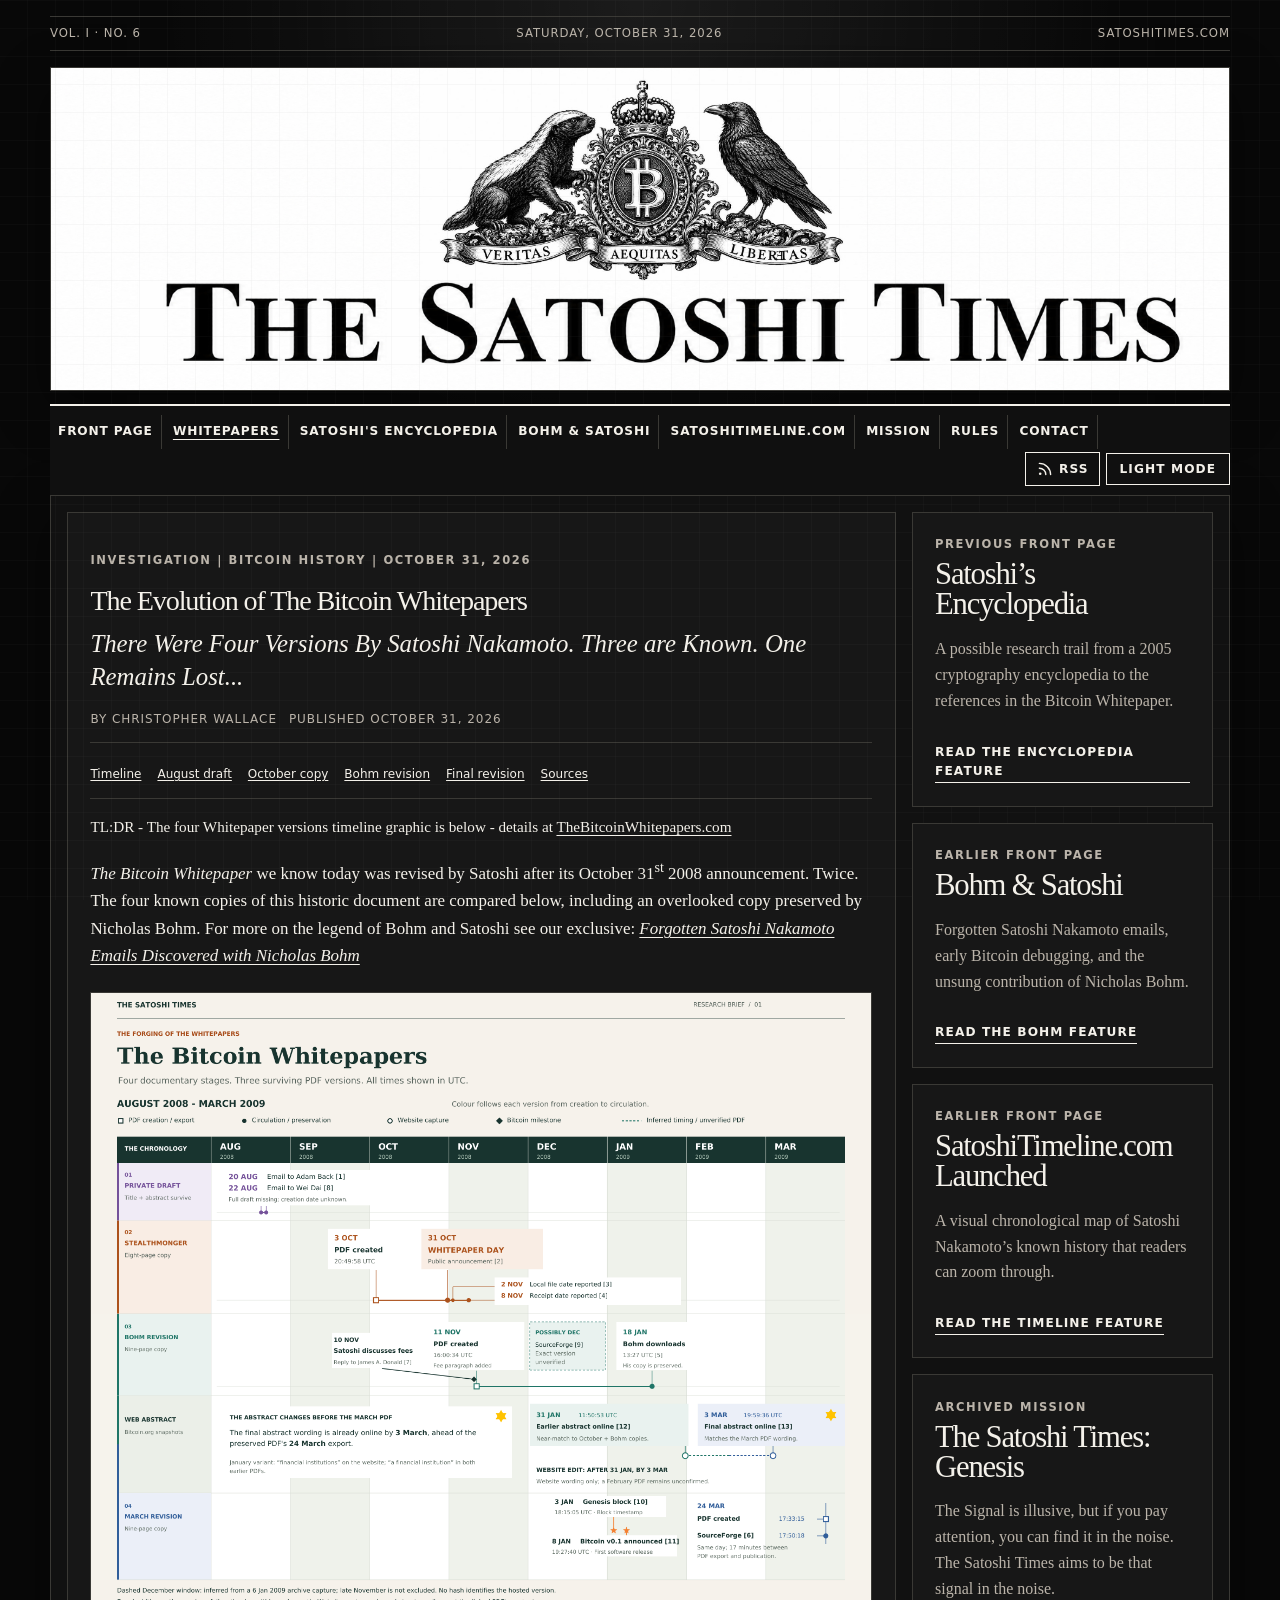
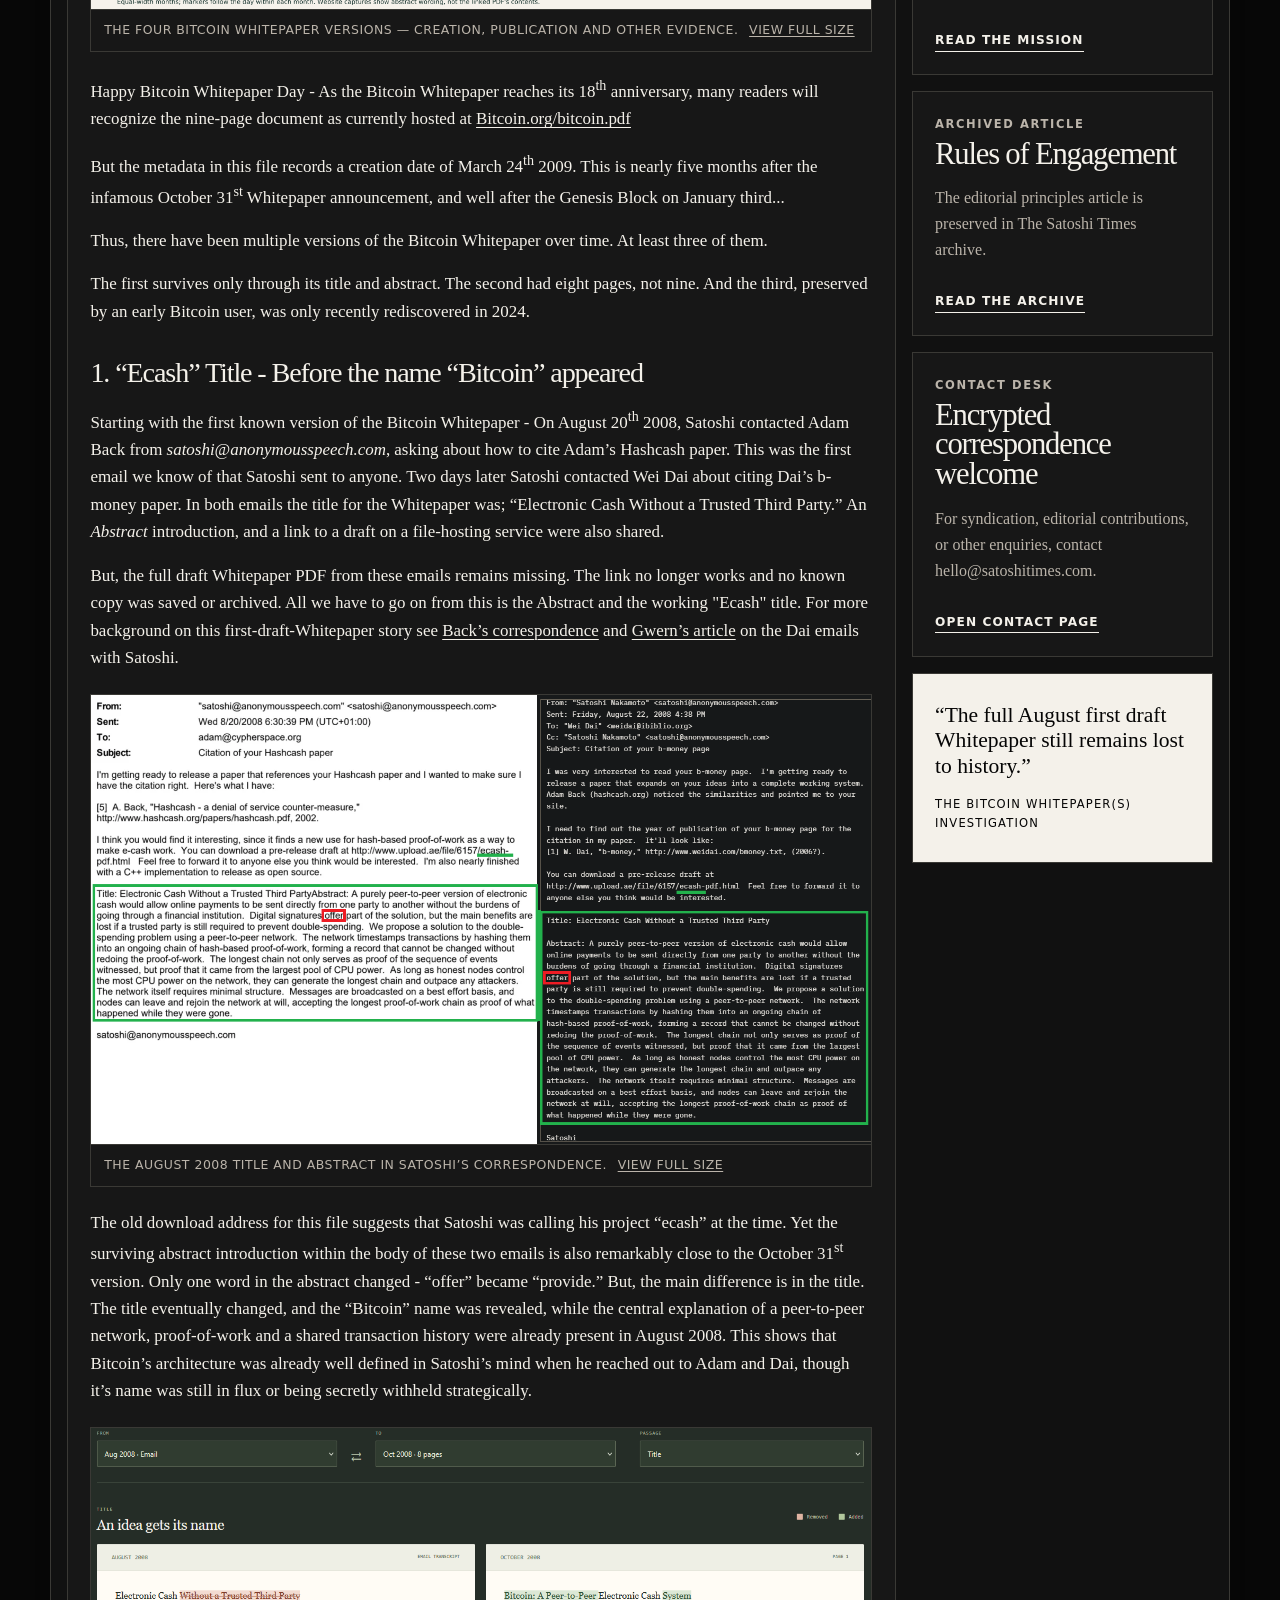
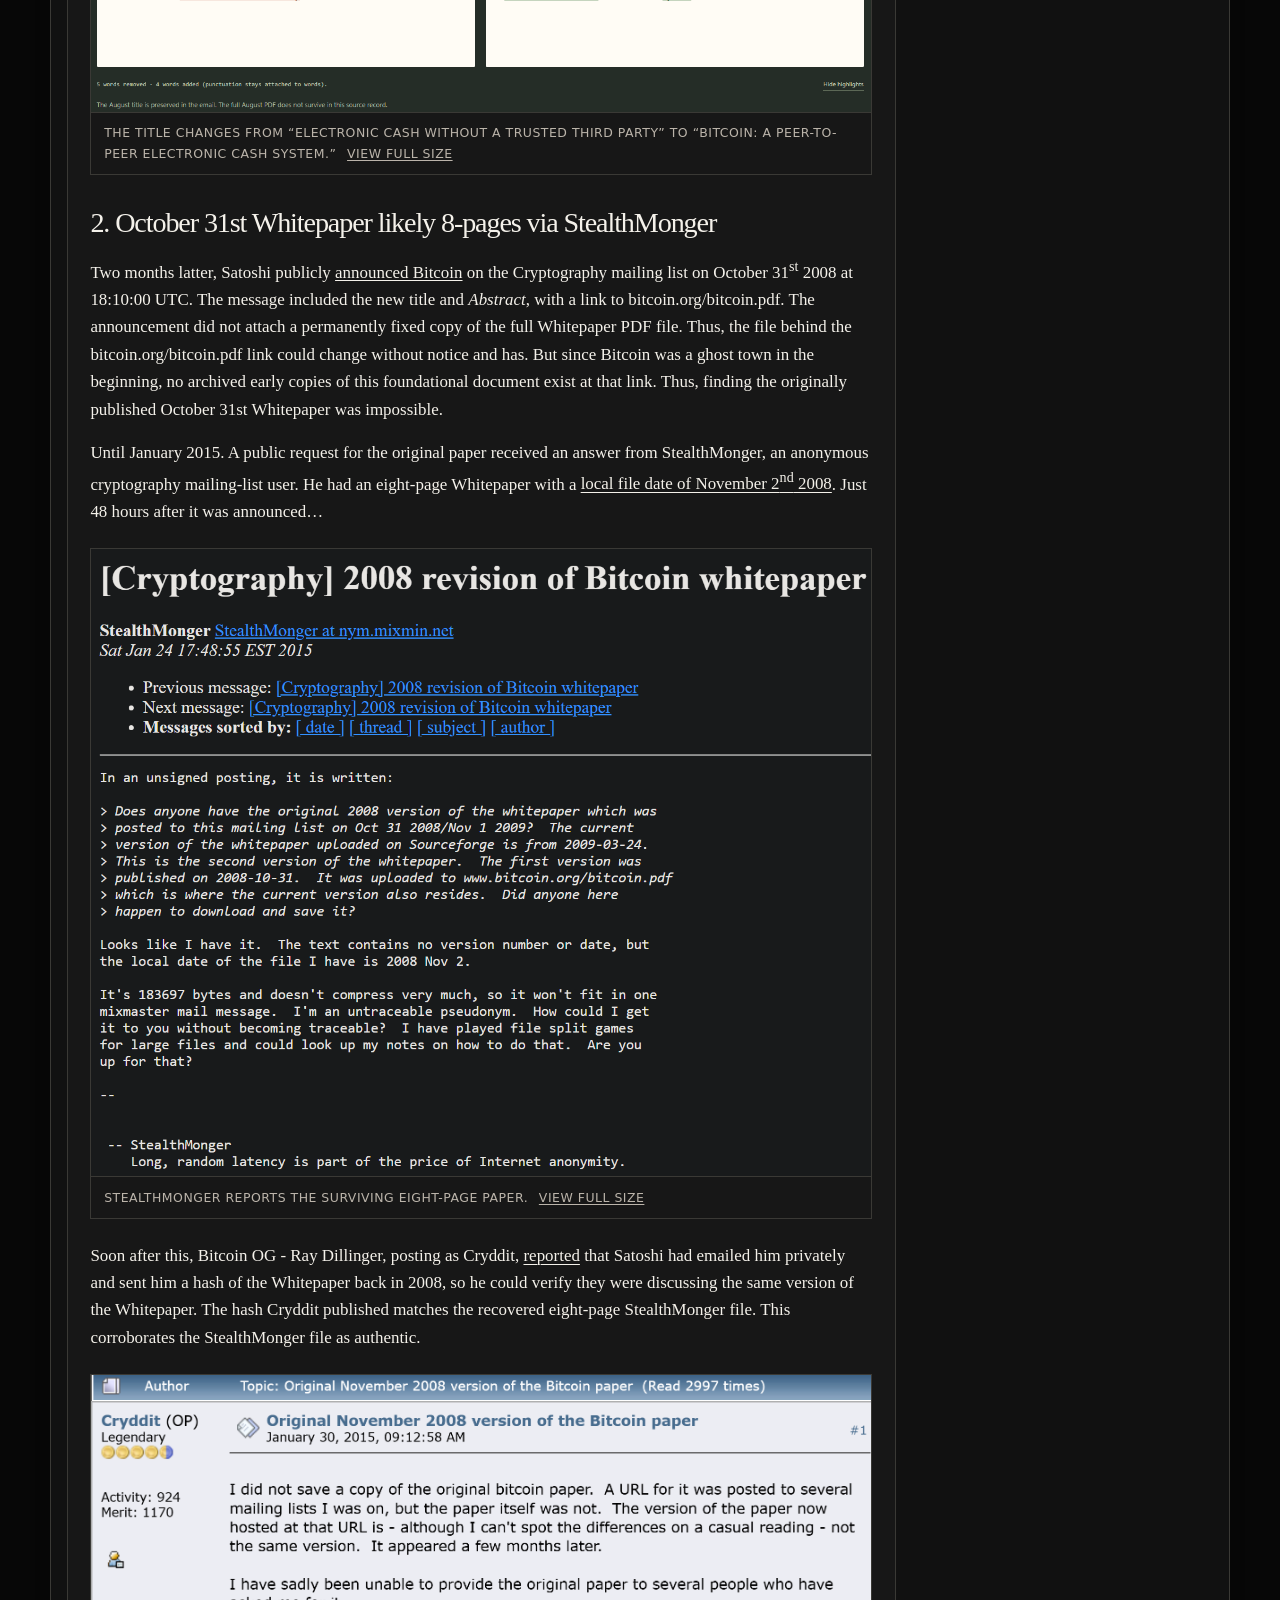
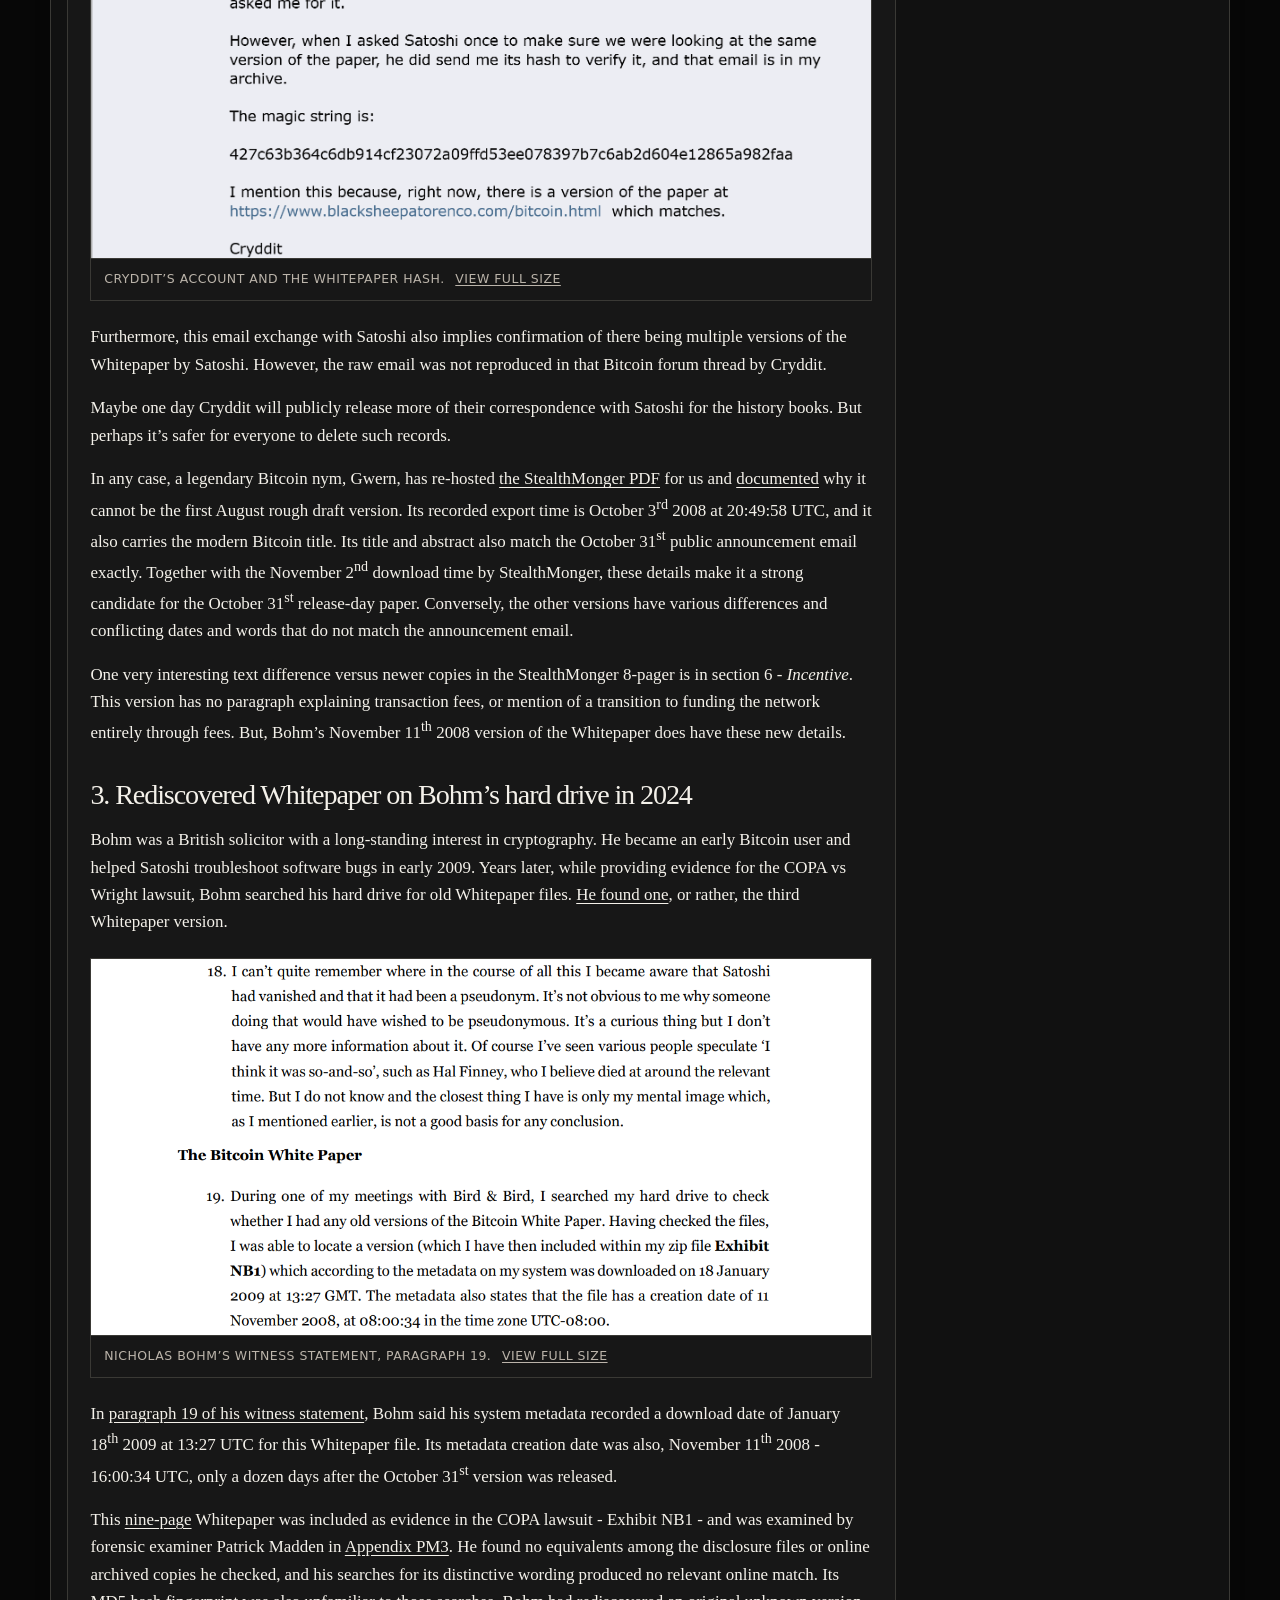
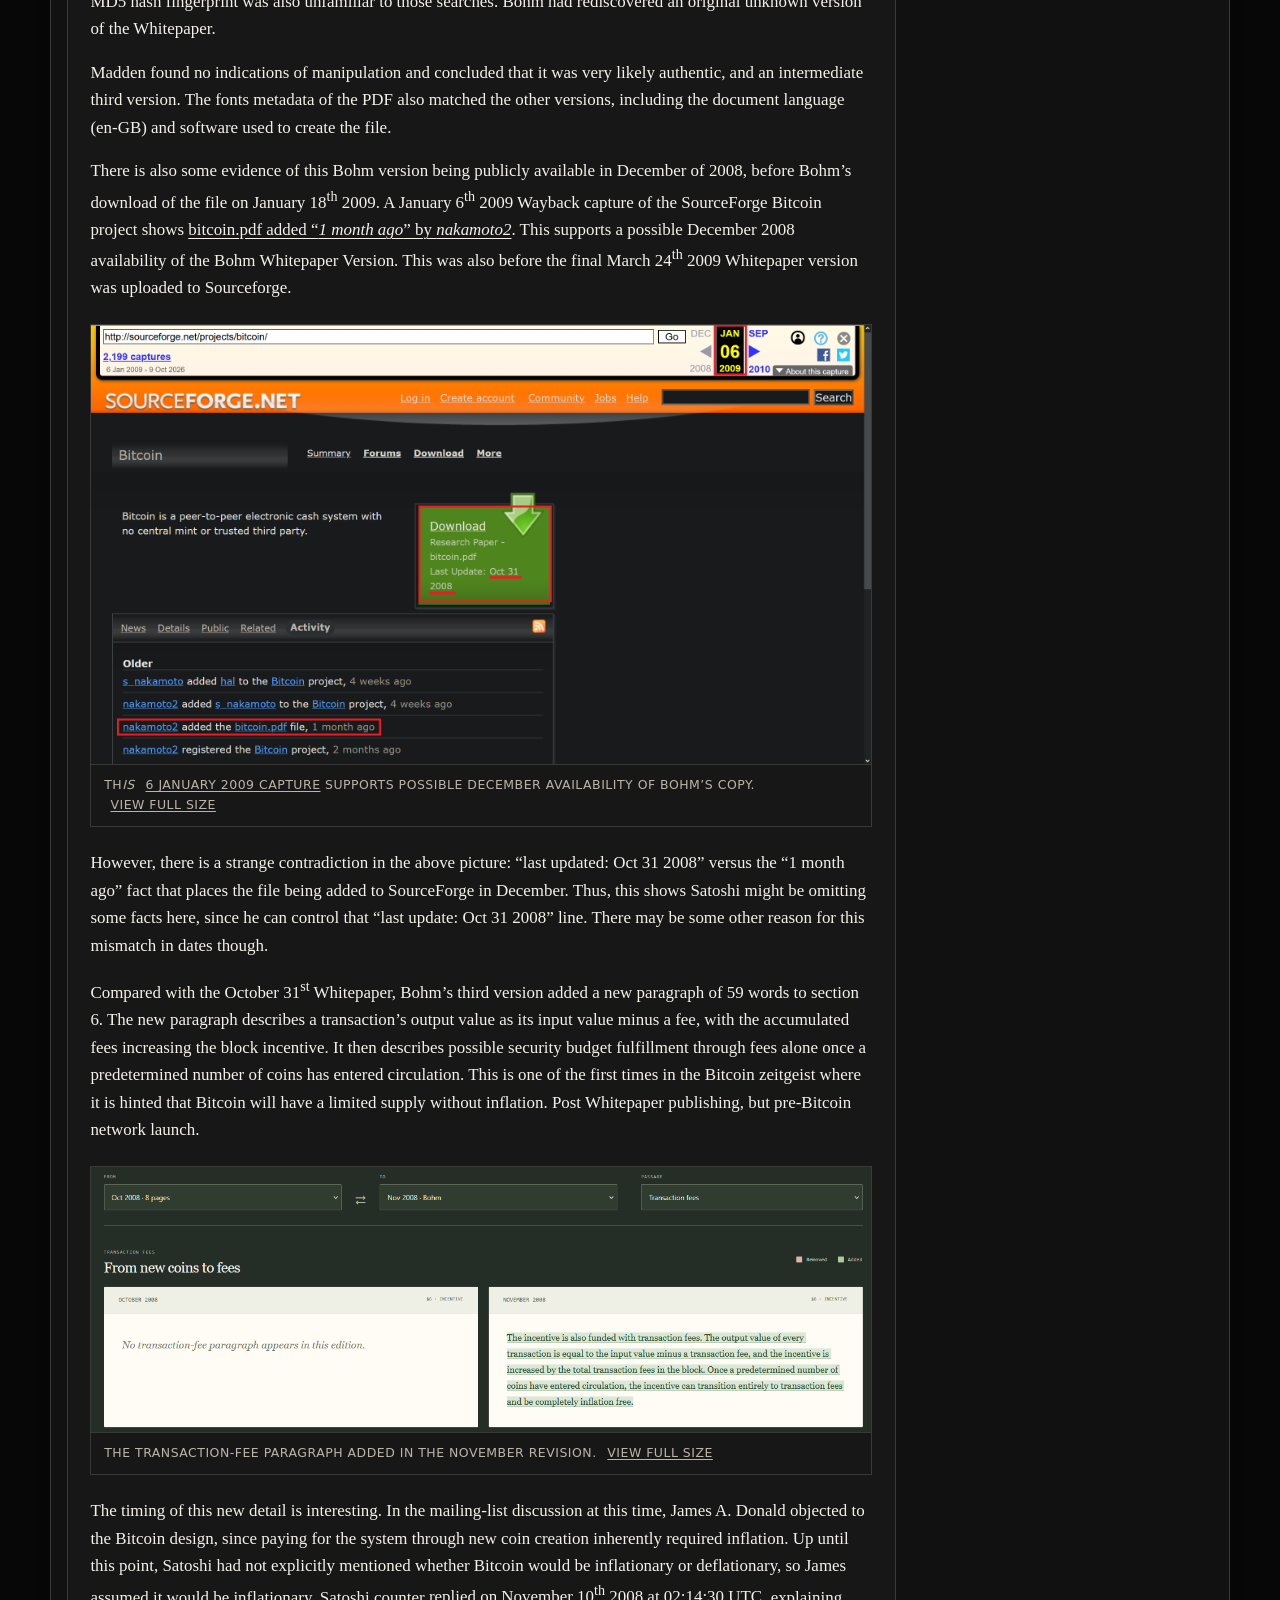
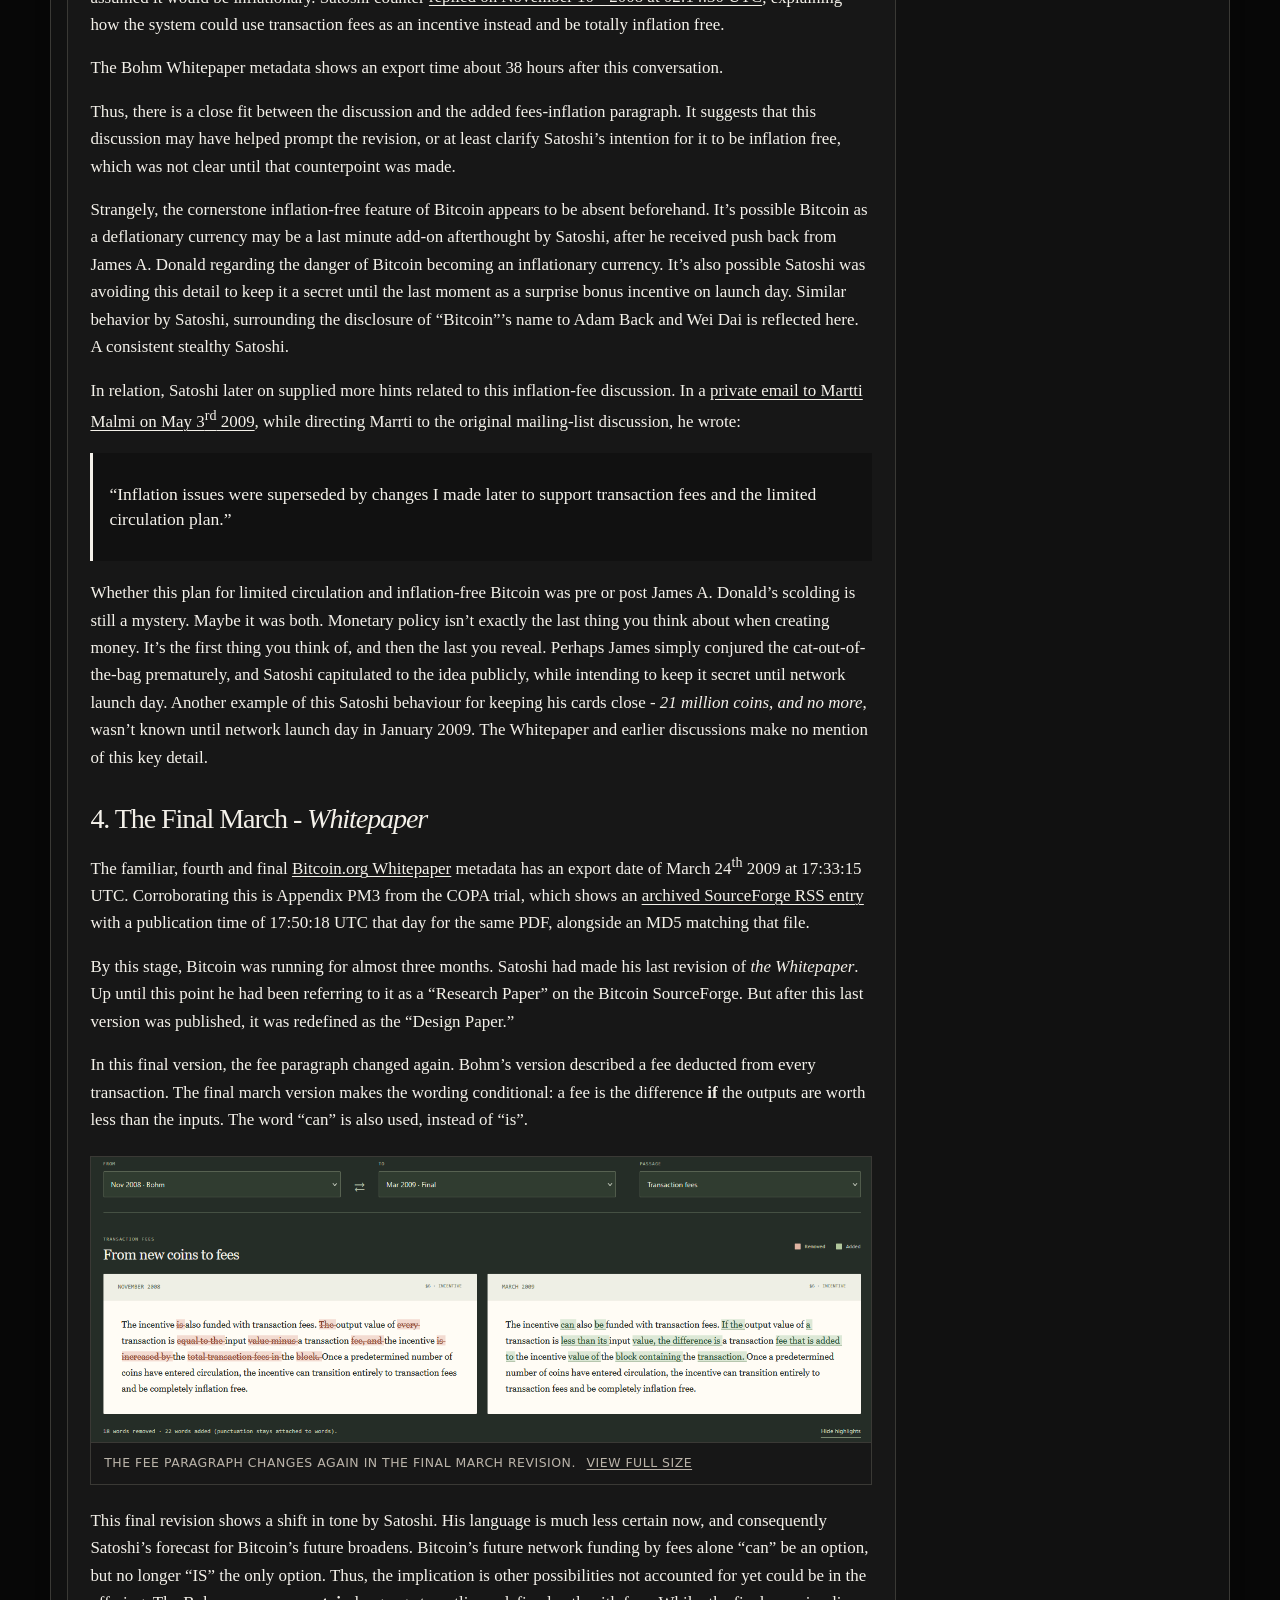
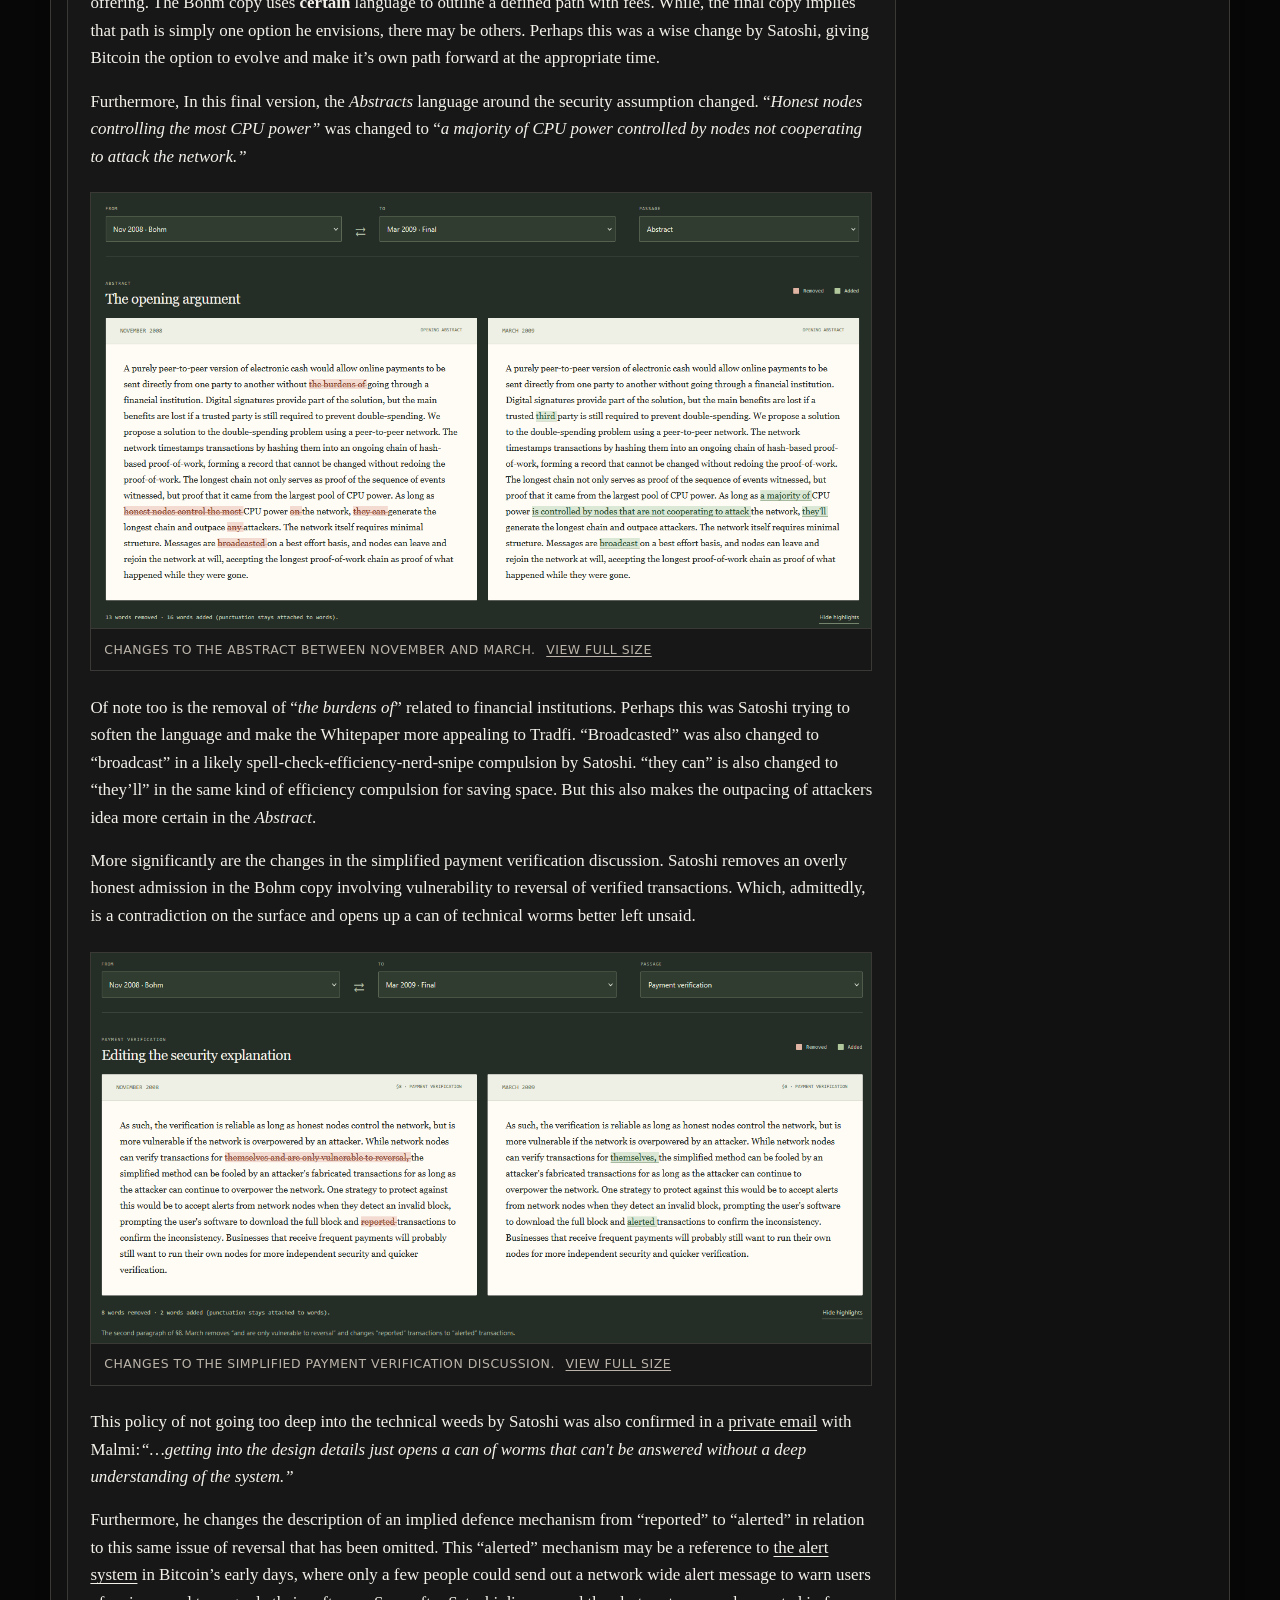
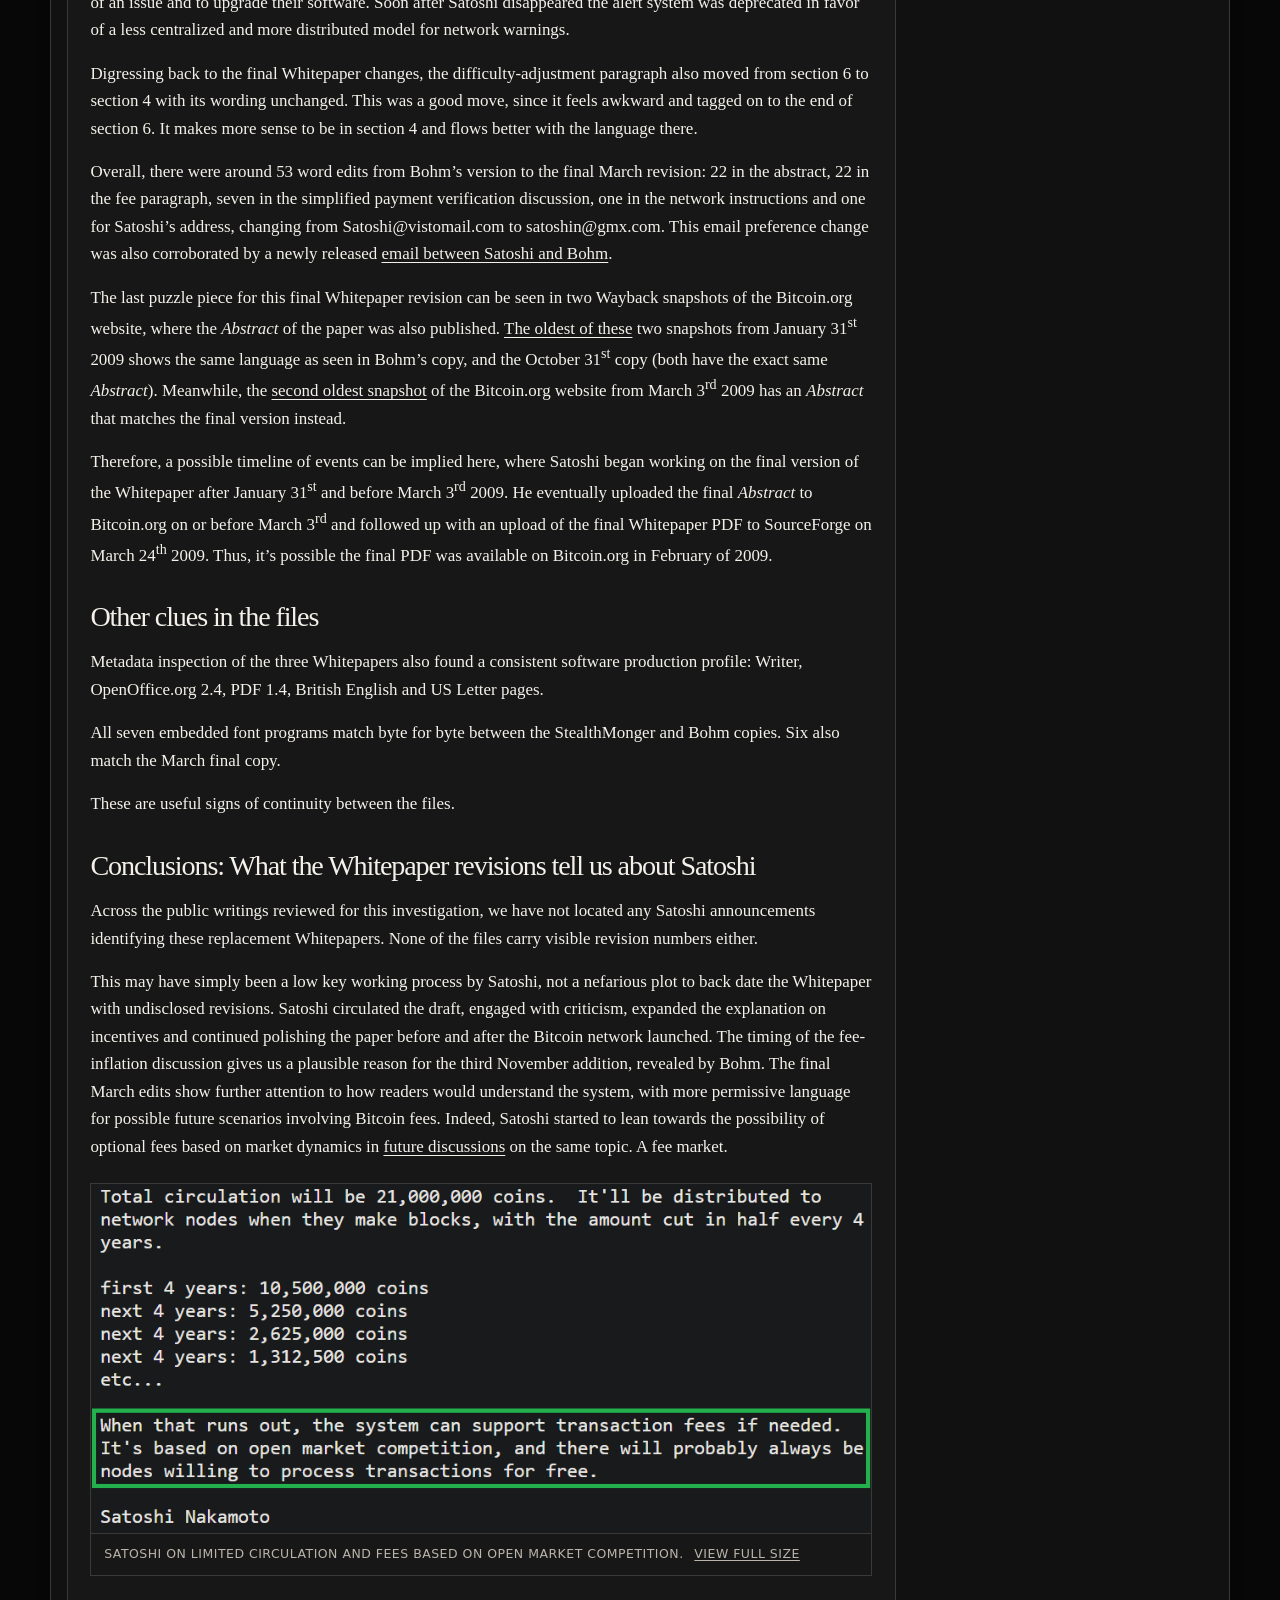
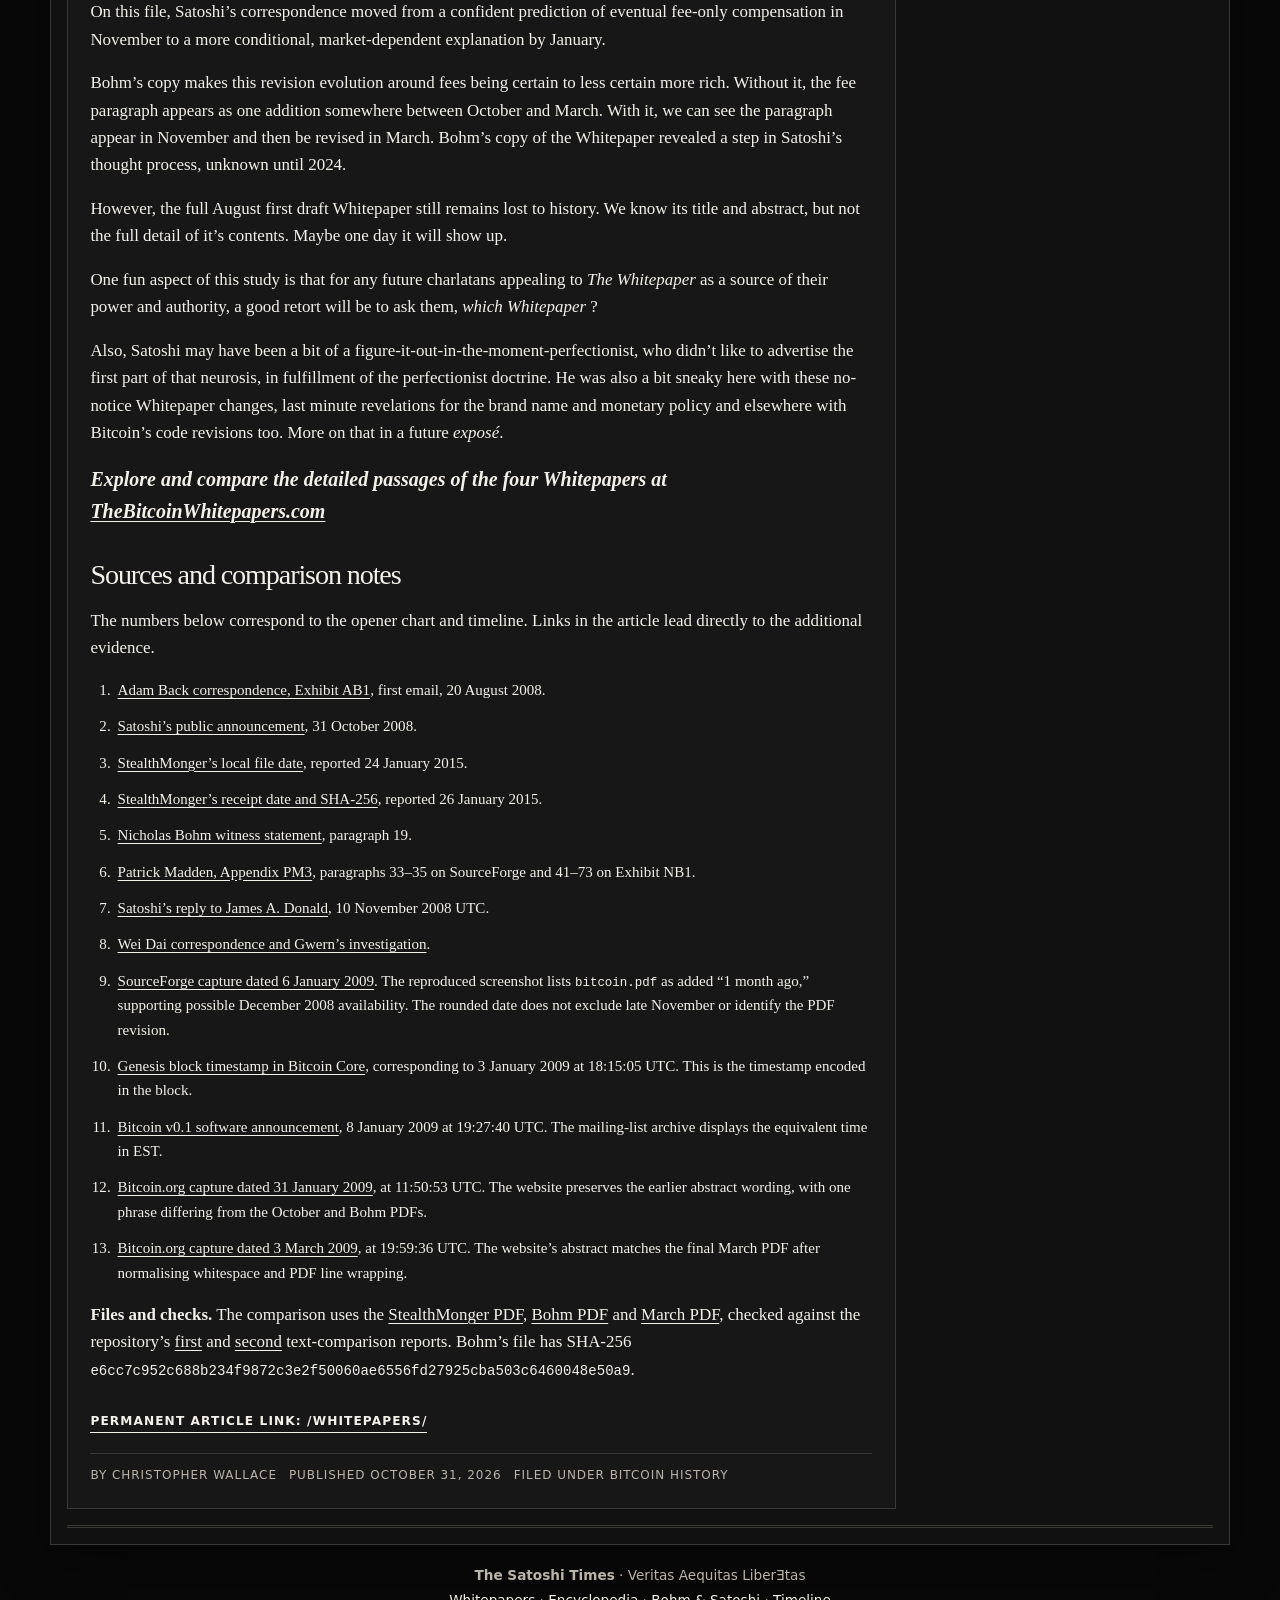
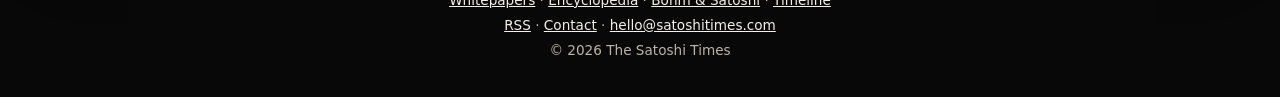
==== commit 0c9f90c7: "Duplicate paragraph on Bitcoin's monetary policy" ====
--- a/whitepapers/index.html
+++ b/whitepapers/index.html
@@ -127,7 +127,7 @@
         <p>Strangely, the cornerstone inflation-free feature of Bitcoin appears to be absent beforehand. It’s possible Bitcoin as a deflationary currency may be a last minute add-on afterthought by Satoshi, after he received push back from James A. Donald regarding the danger of Bitcoin becoming an inflationary currency. It’s also possible Satoshi was avoiding this detail to keep it a secret until the last moment as a surprise bonus incentive on launch day. Similar behavior by Satoshi, surrounding the disclosure of “Bitcoin”’s name to Adam Back and Wei Dai is reflected here. A consistent stealthy Satoshi.</p>
         <p>In relation, Satoshi later on supplied more hints related to this inflation-fee discussion. In a <a href="https://mmalmi.github.io/satoshi/#email-3" target="_blank" rel="noopener">private email to Martti Malmi on May 3<sup>rd</sup> 2009</a>, while directing Marrti to the original mailing-list discussion, he wrote:</p>
         <blockquote><p>“Inflation issues were superseded by changes I made later to support transaction fees and the limited circulation plan.”</p></blockquote>
-        <p>Whether this plan for limited circulation and inflation-free Bitcoin was pre or post James A. Donald’s scolding is still a mystery. Maybe it was both. Monetary policy isn’t exactly the last thing you think about when creating money. It’s the first thing you think of, and then the last you reveal. Perhaps James simply conjured the cat-out-the-bag prematurely, and Satoshi capitulated to the idea publicly, while intending to keep it secret until network launch day. Another example of this Satoshi behaviour for keeping his cards close - <em>21 million coins, and no more</em>, wasn’t known until network launch day in January 2009. The Whitepaper an earlier discussions make no mention of this key detail.</p>
+        <p>Whether this plan for limited circulation and inflation-free Bitcoin was pre or post James A. Donald’s scolding is still a mystery. Maybe it was both. Monetary policy isn’t exactly the last thing you think about when creating money. It’s the first thing you think of, and then the last you reveal. Perhaps James simply conjured the cat-out-of-the-bag prematurely, and Satoshi capitulated to the idea publicly, while intending to keep it secret until network launch day. Another example of this Satoshi behaviour for keeping his cards close - <em>21 million coins, and no more</em>, wasn’t known until network launch day in January 2009. The Whitepaper and earlier discussions make no mention of this key detail.</p>
         <h2 id="march-revision"><strong>4. </strong><strong>The </strong><strong>Final </strong><strong>March</strong> - <em>Whitepaper</em></h2>
         <p>The familiar, fourth and final <a href="https://bitcoin.org/bitcoin.pdf" target="_blank" rel="noopener">Bitcoin.org Whitepaper</a> metadata has an export date of March 24<sup>th</sup> 2009 at 17:33:15 UTC. Corroborating this is Appendix PM3 from the COPA trial, which shows an <a href="https://web.archive.org/web/20091128203045if_/http://sourceforge.net:80/api/file/index/project-id/244765/rss" target="_blank" rel="noopener">archived SourceForge RSS entry</a> with a publication time of 17:50:18 UTC that day for the same PDF, alongside an MD5 matching that file.</p>
         <p>By this stage, Bitcoin was running for almost three months. Satoshi had made his last revision of <em>the Whitepaper</em>. Up until this point he had been referring to it as a “Research Paper” on the Bitcoin SourceForge. But after this last version was published, it was redefined as the “Design Paper.”</p>
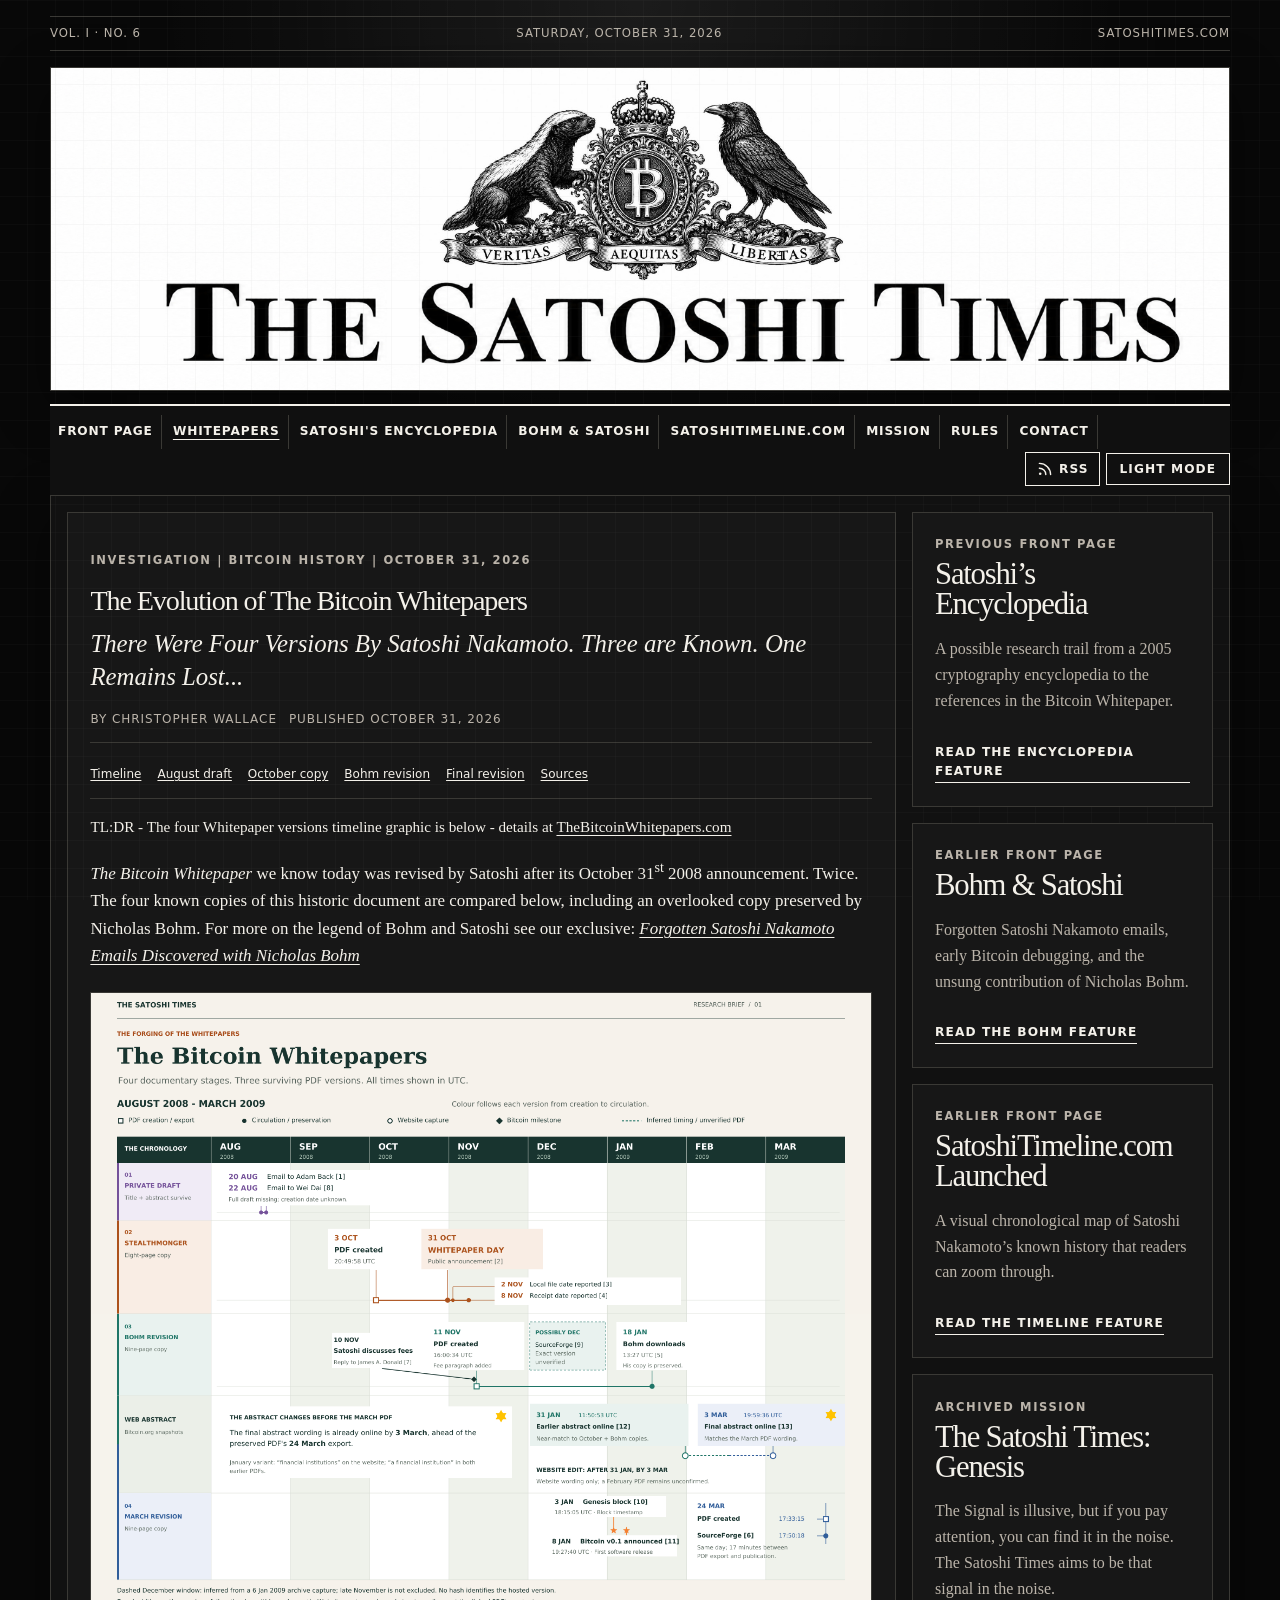
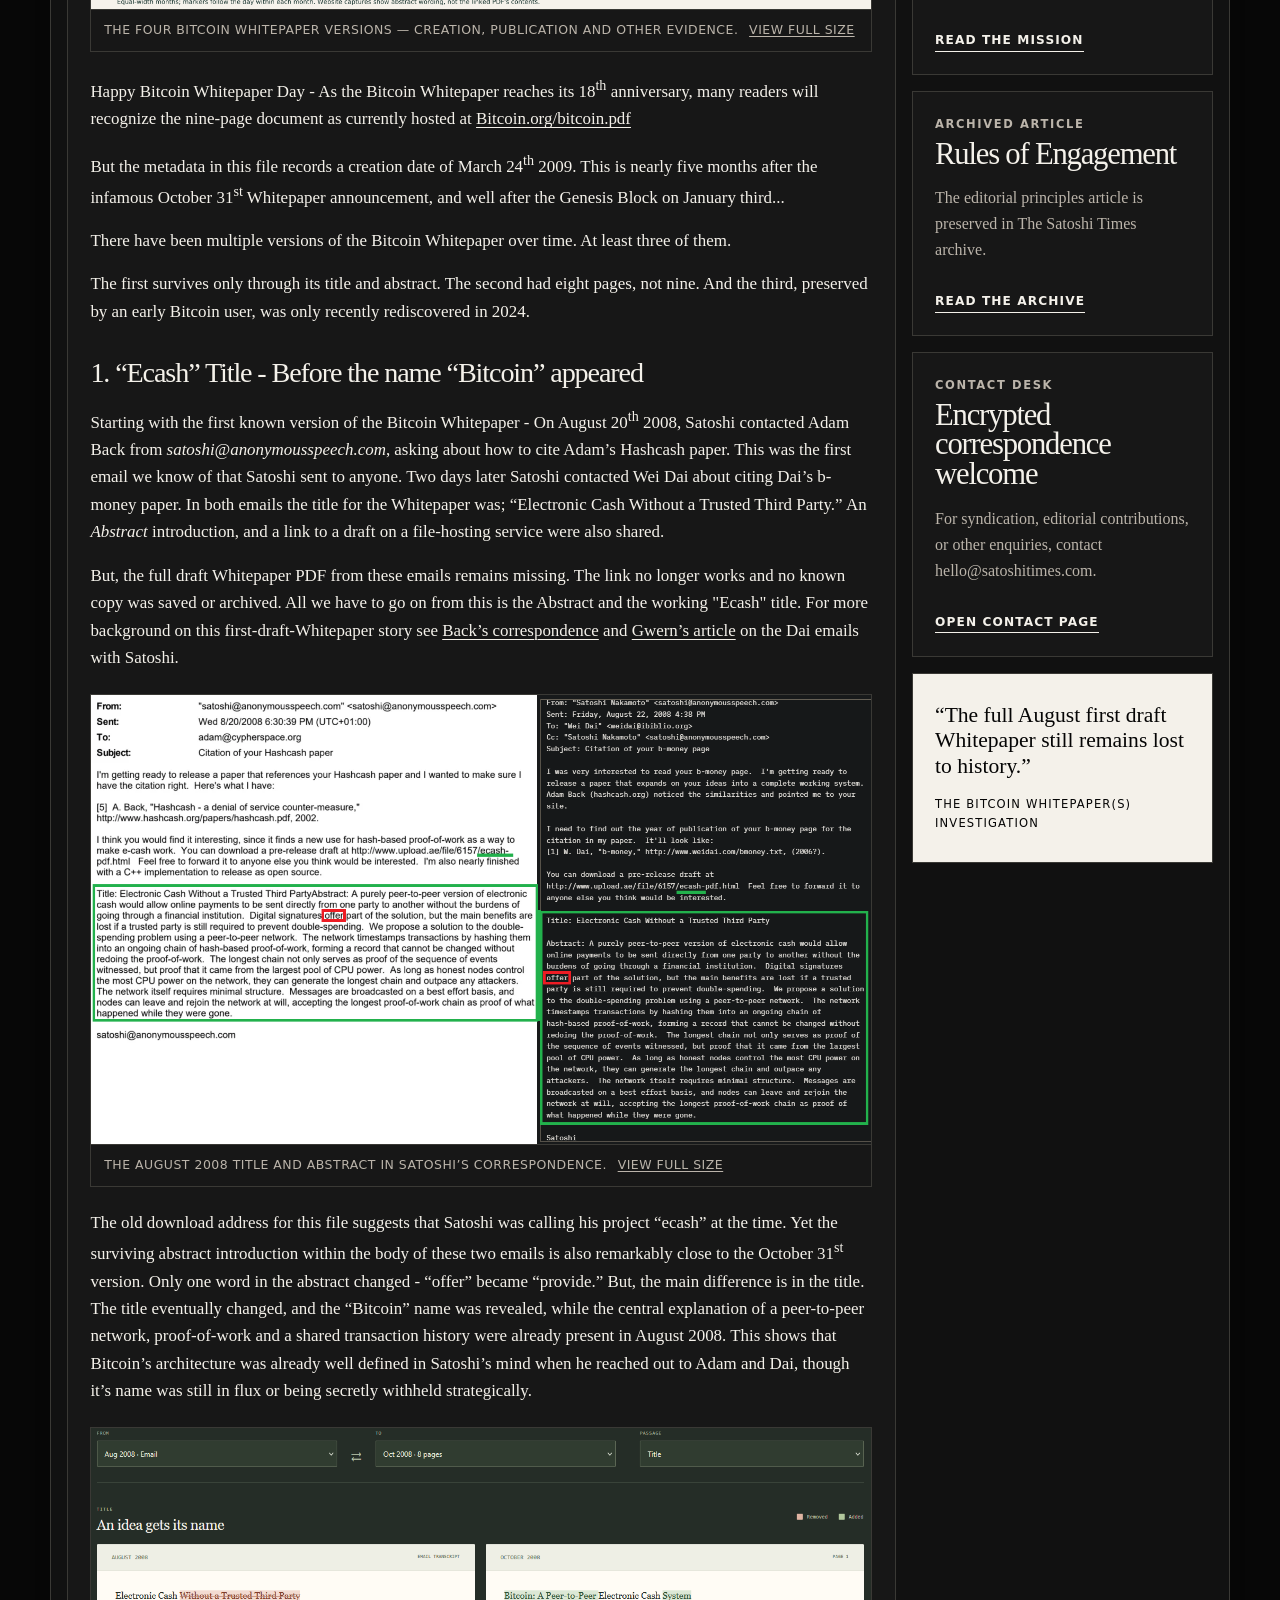
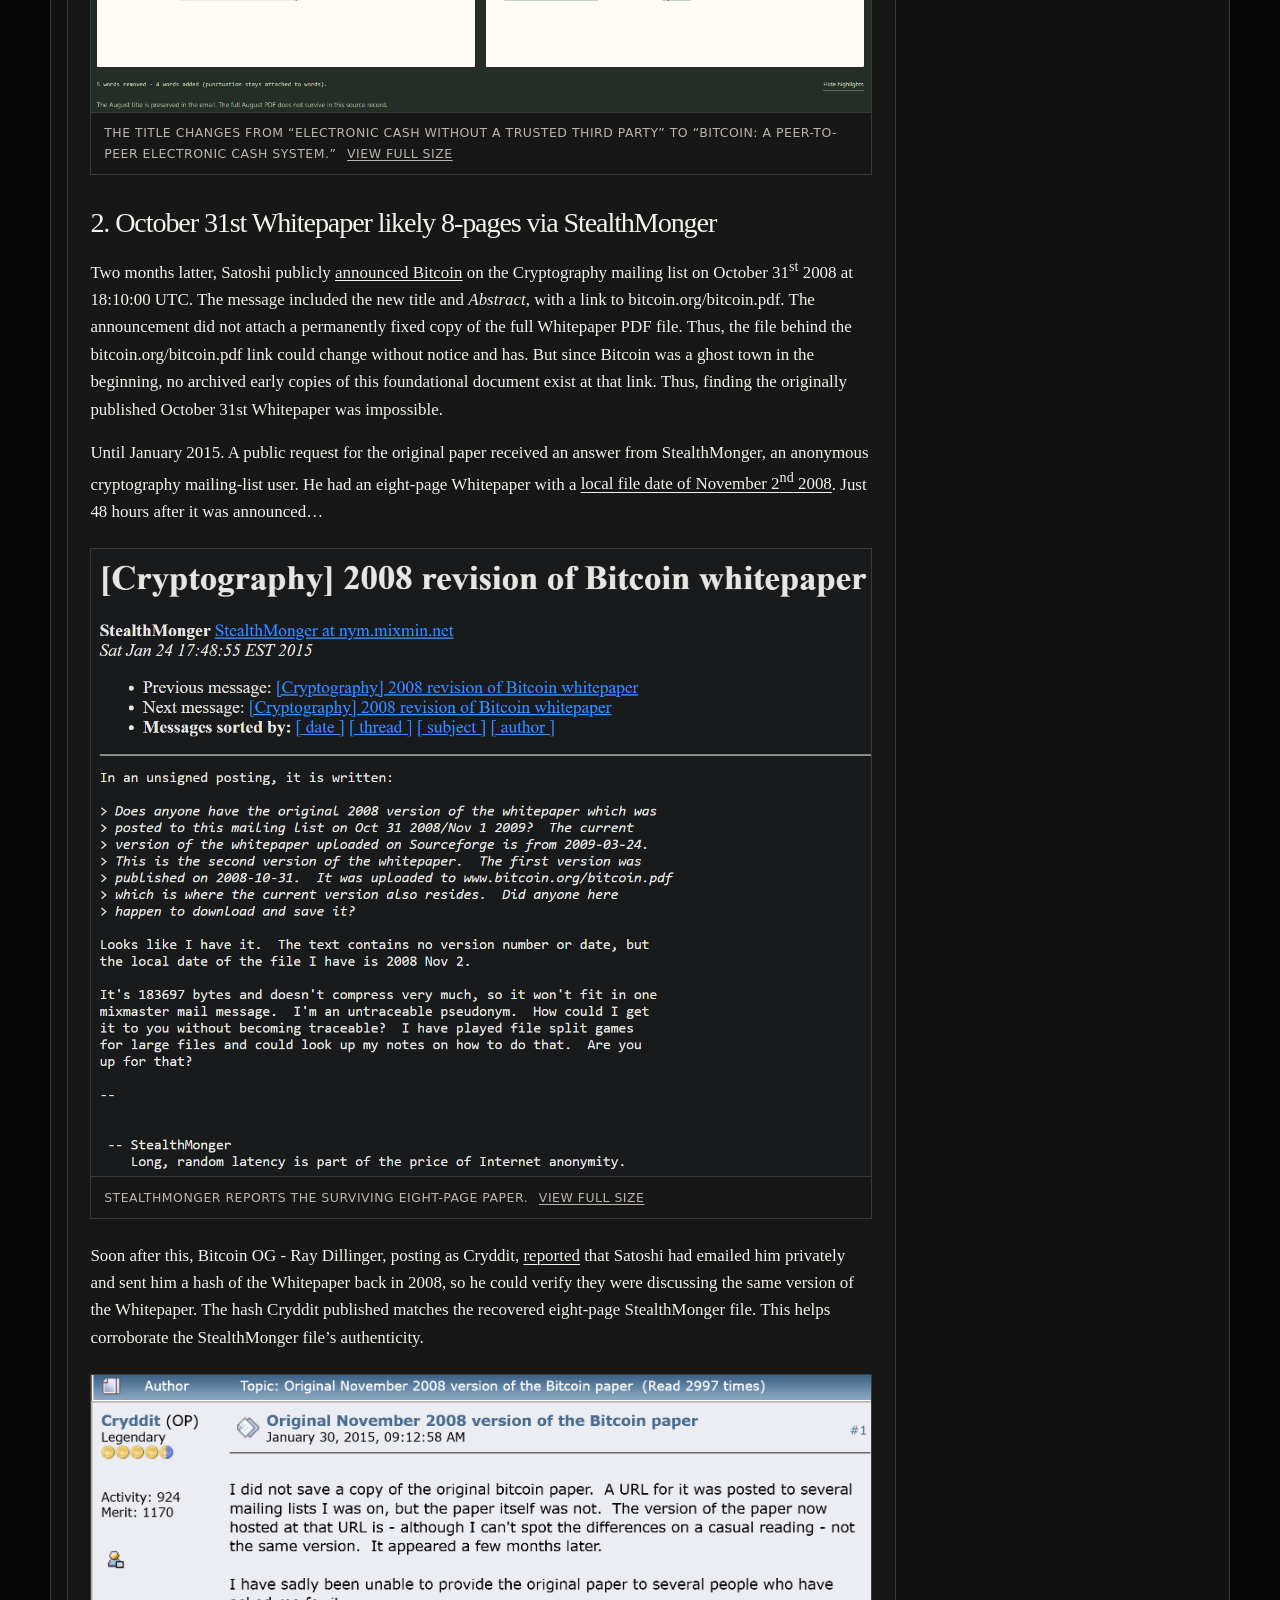
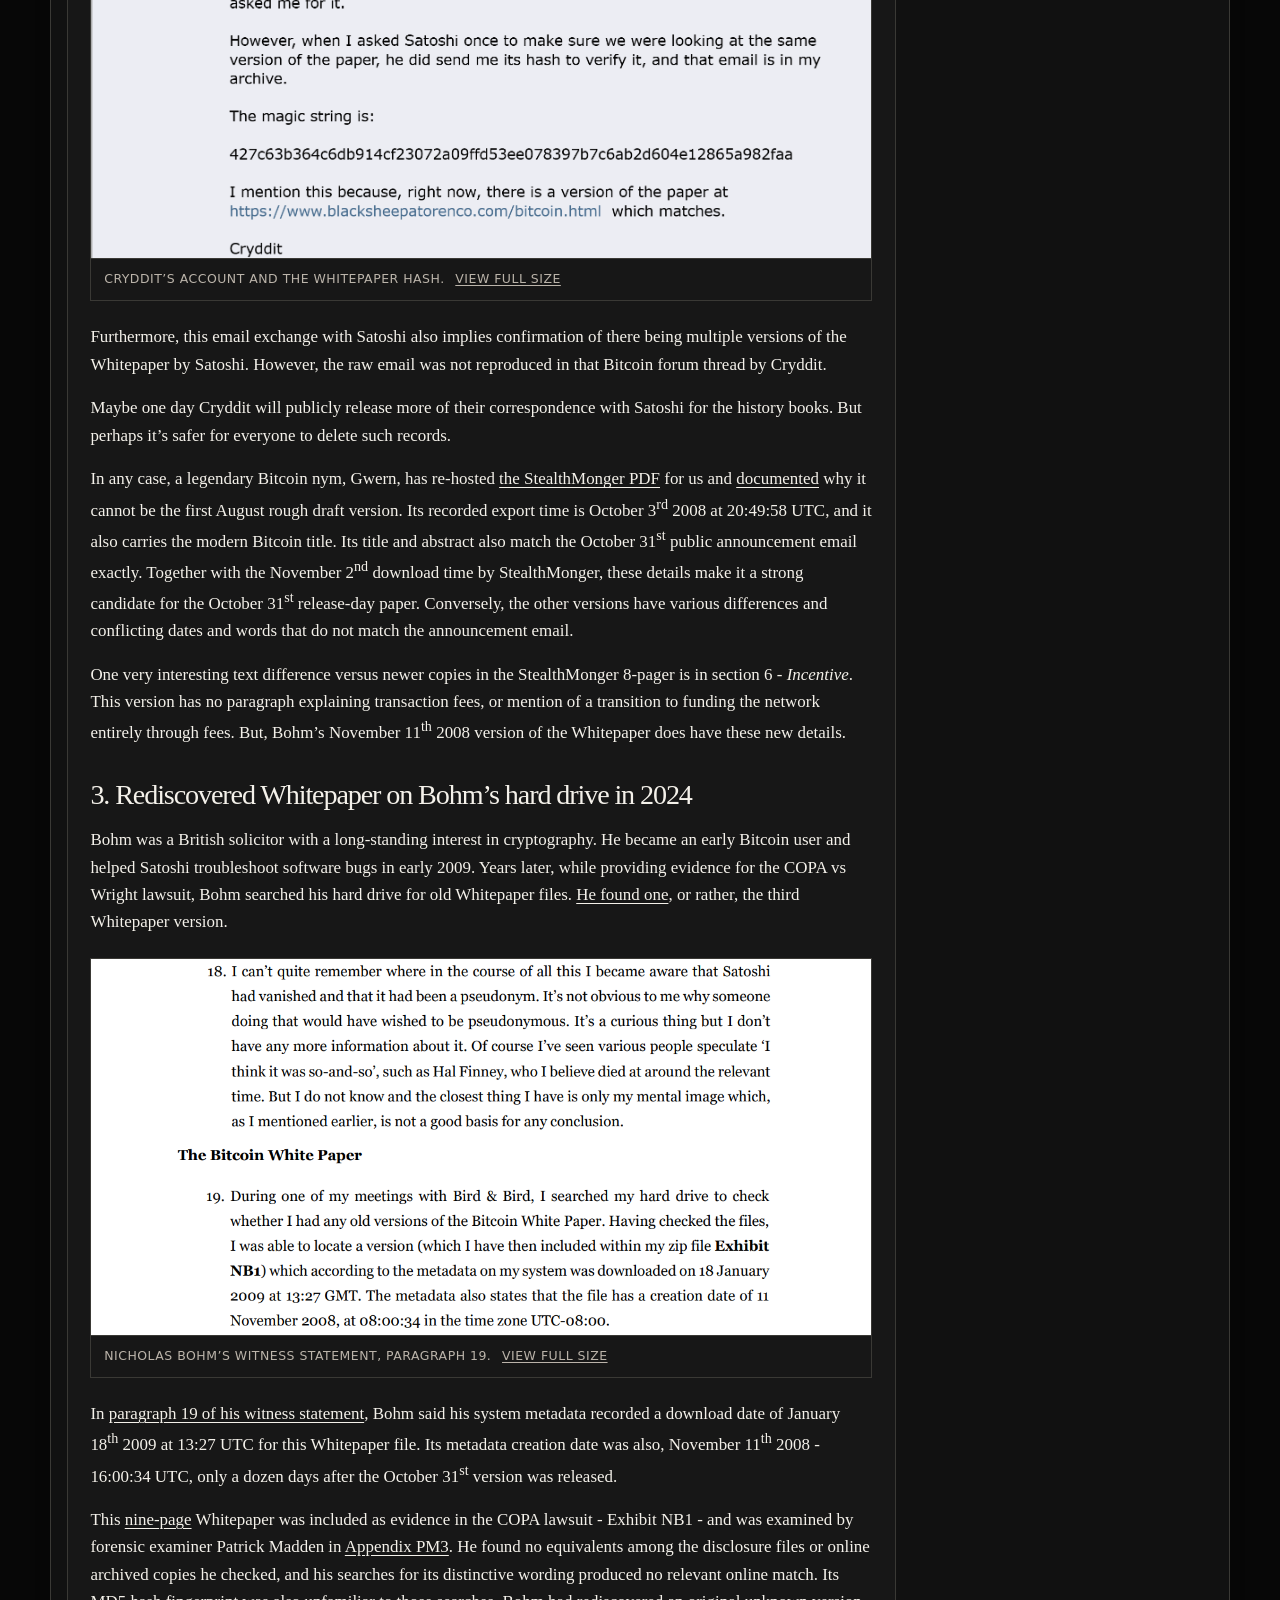
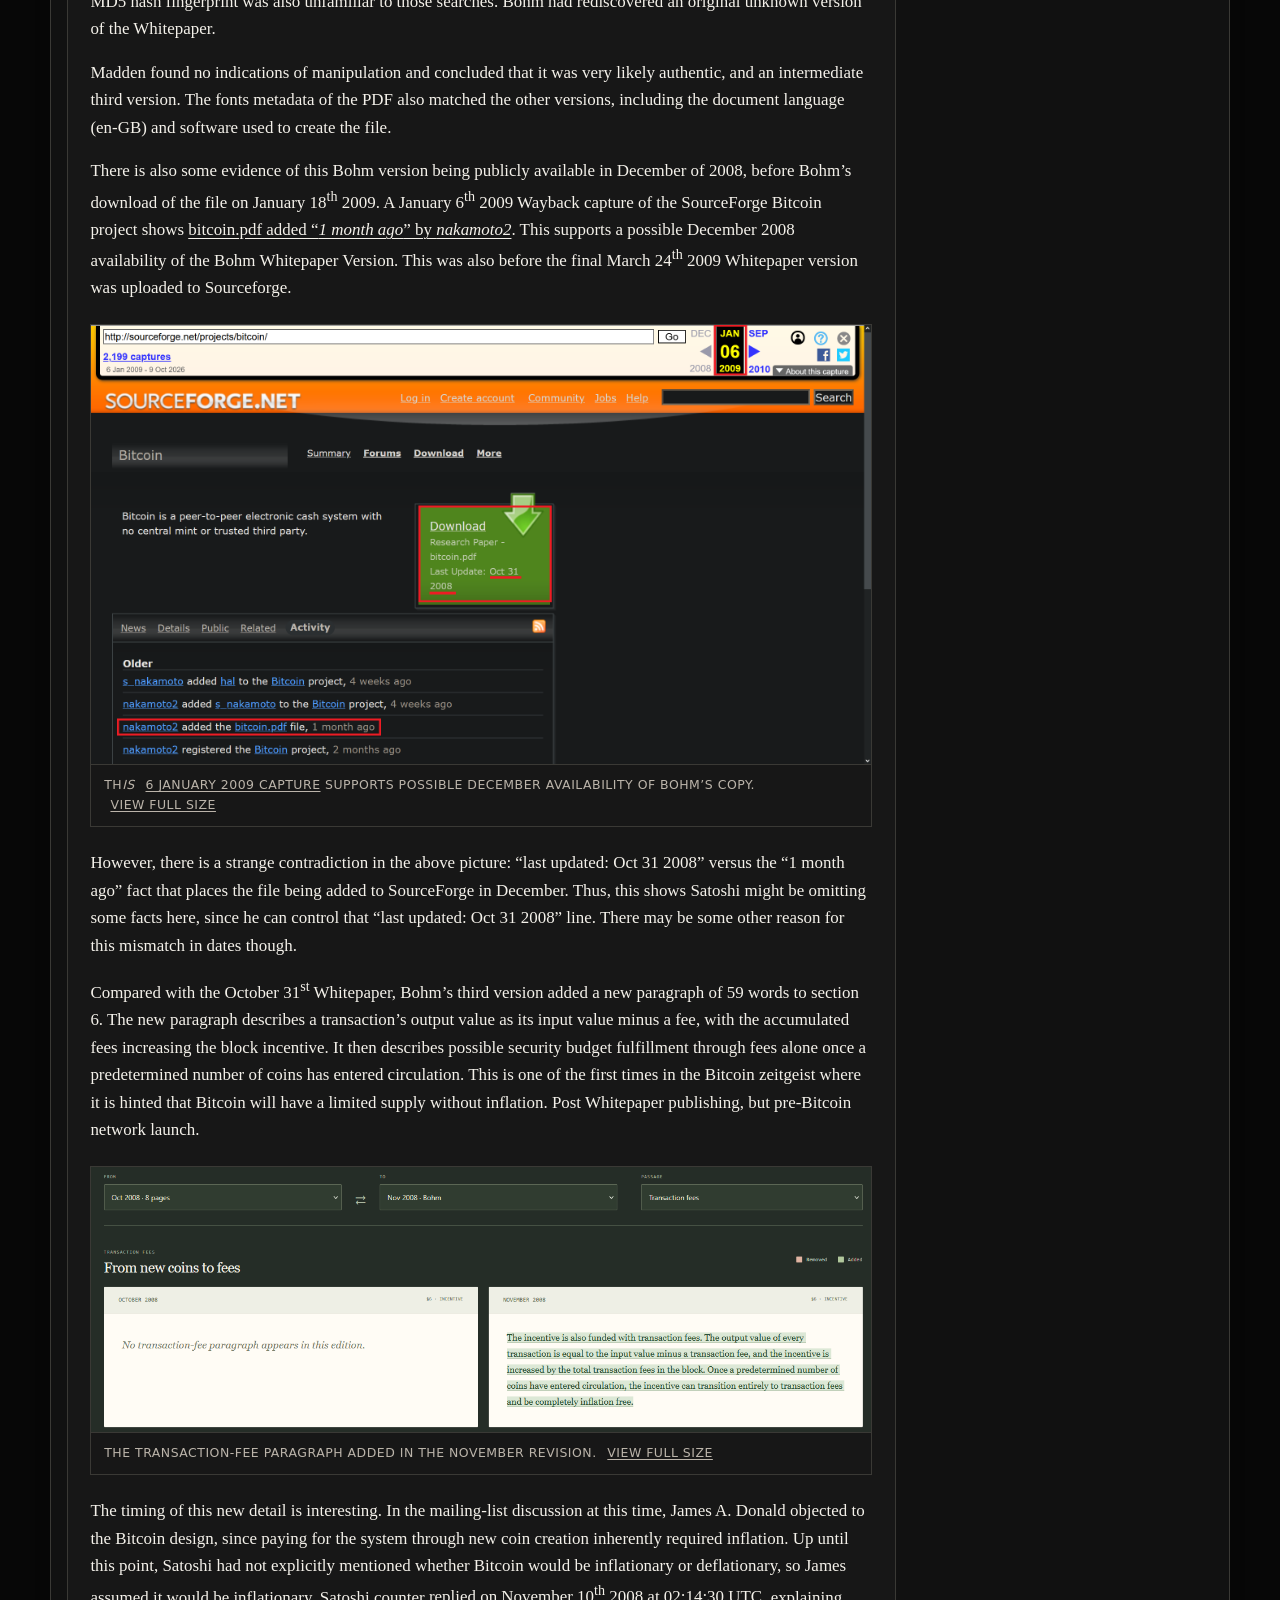
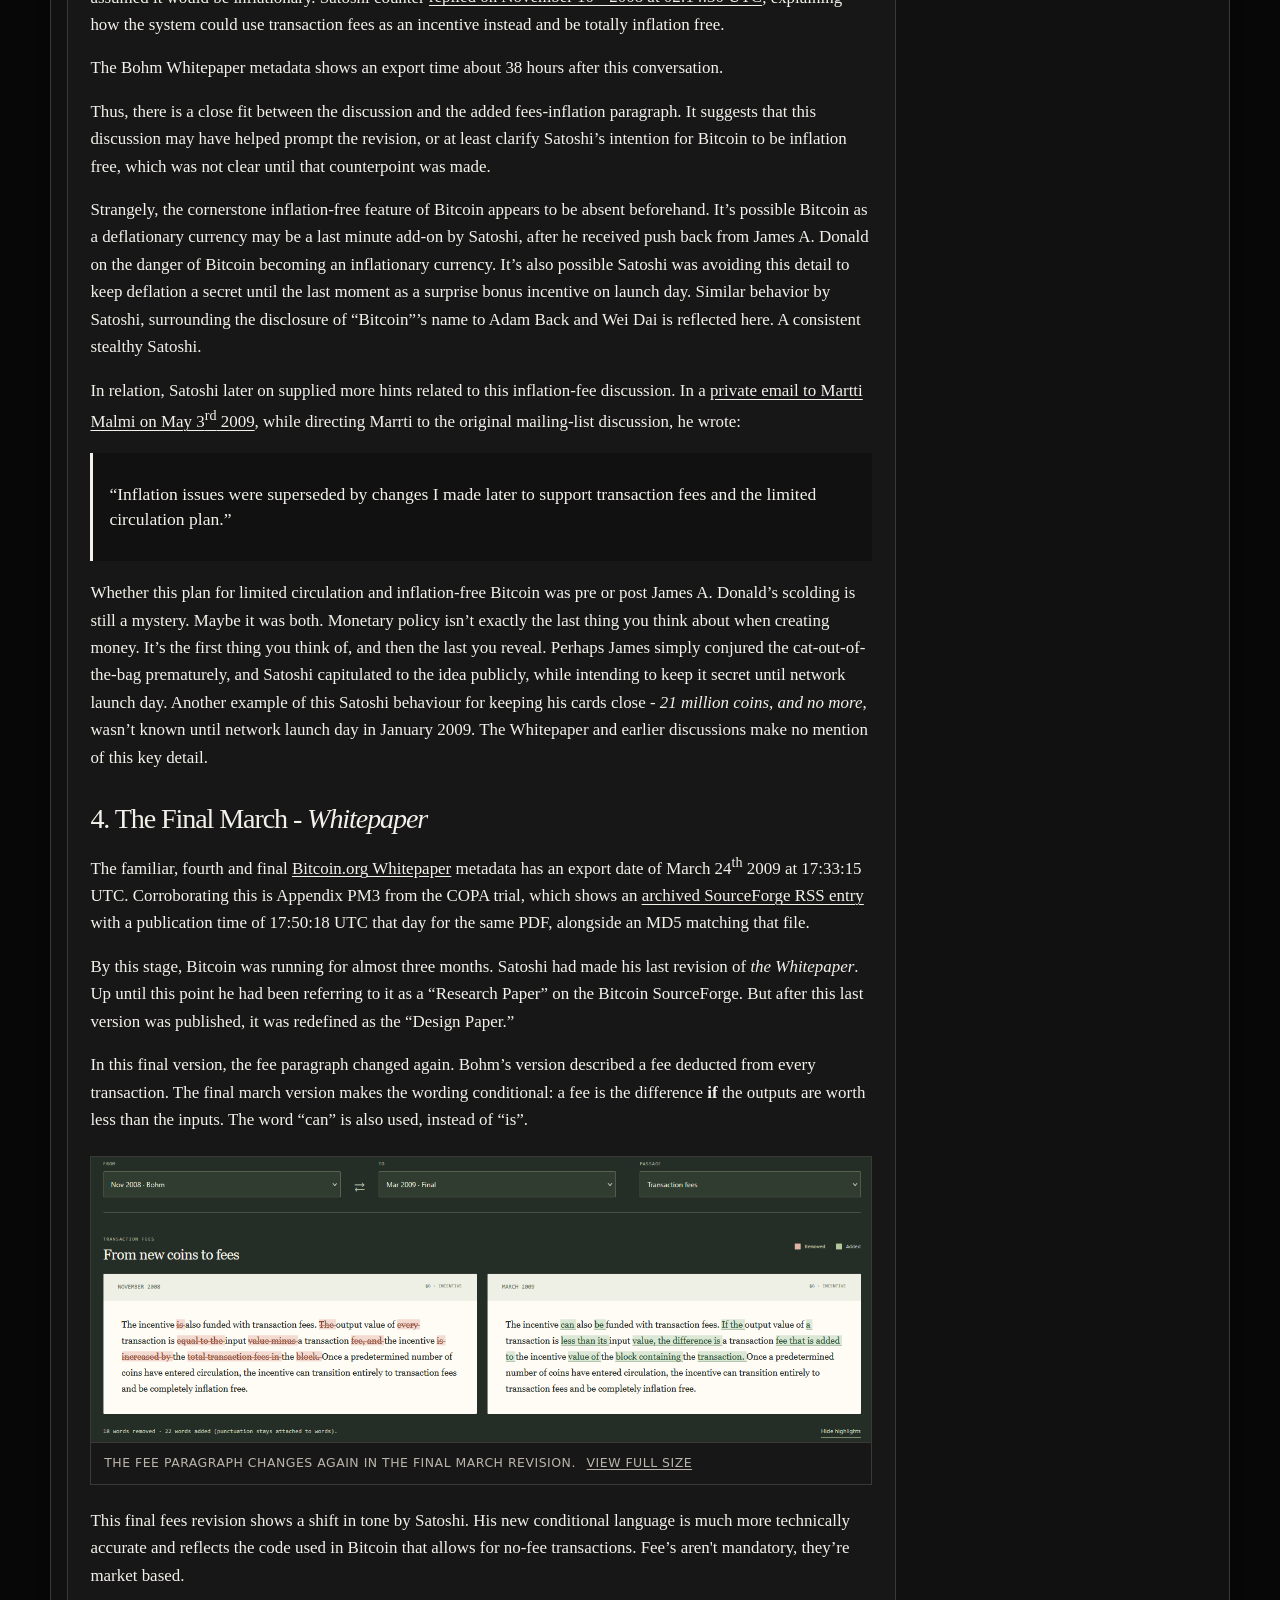
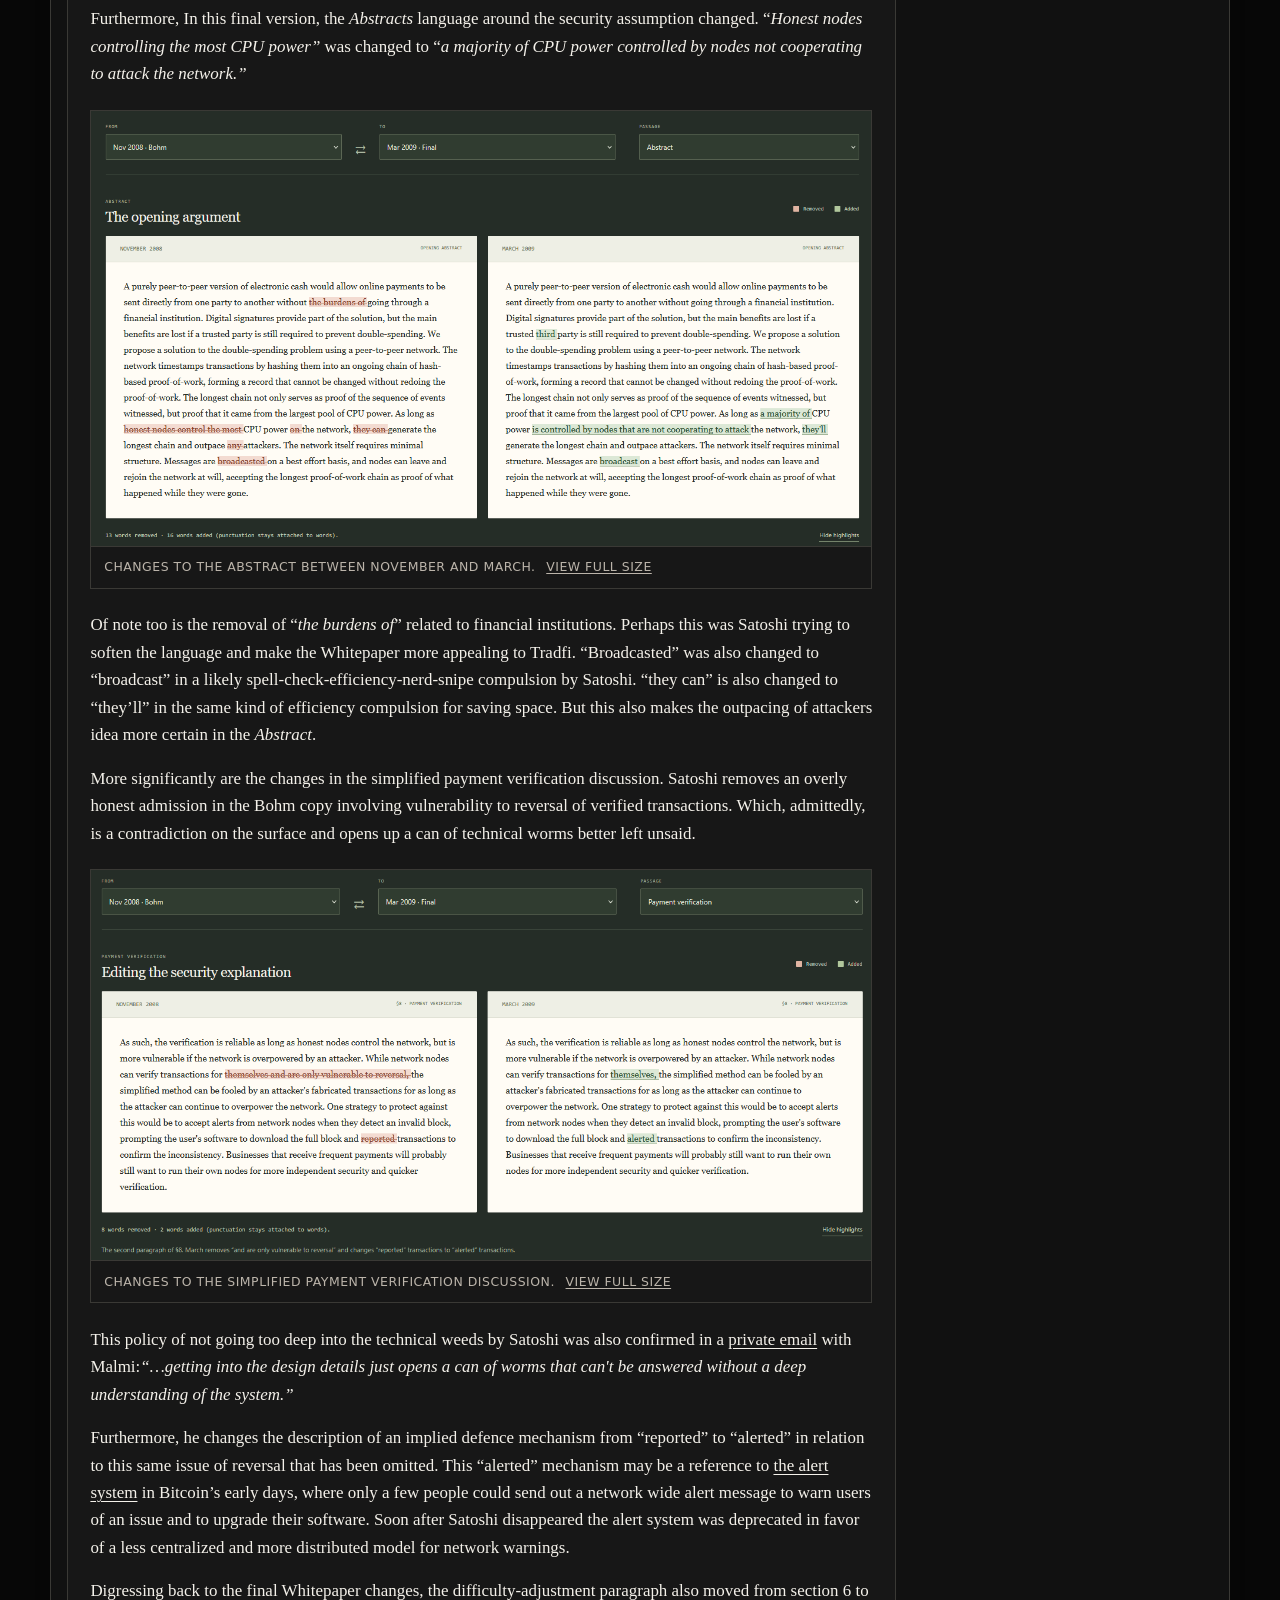
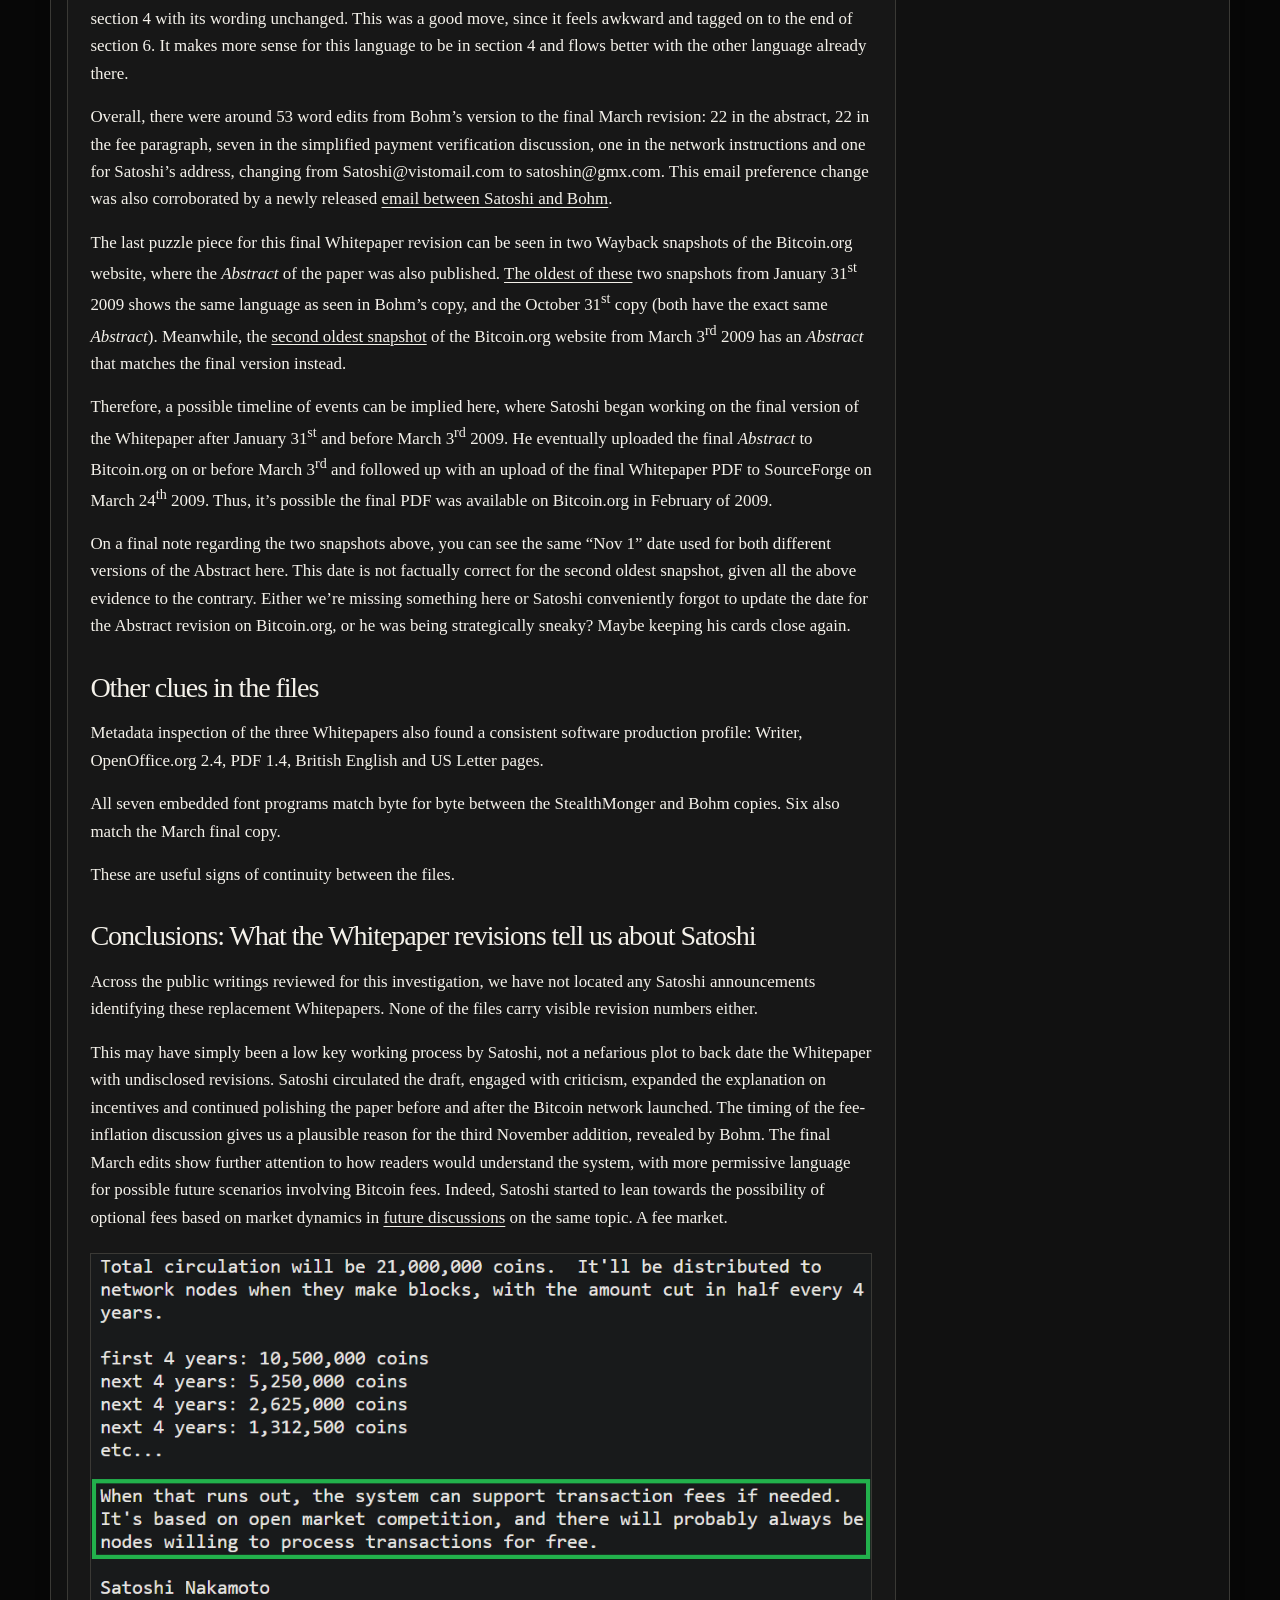
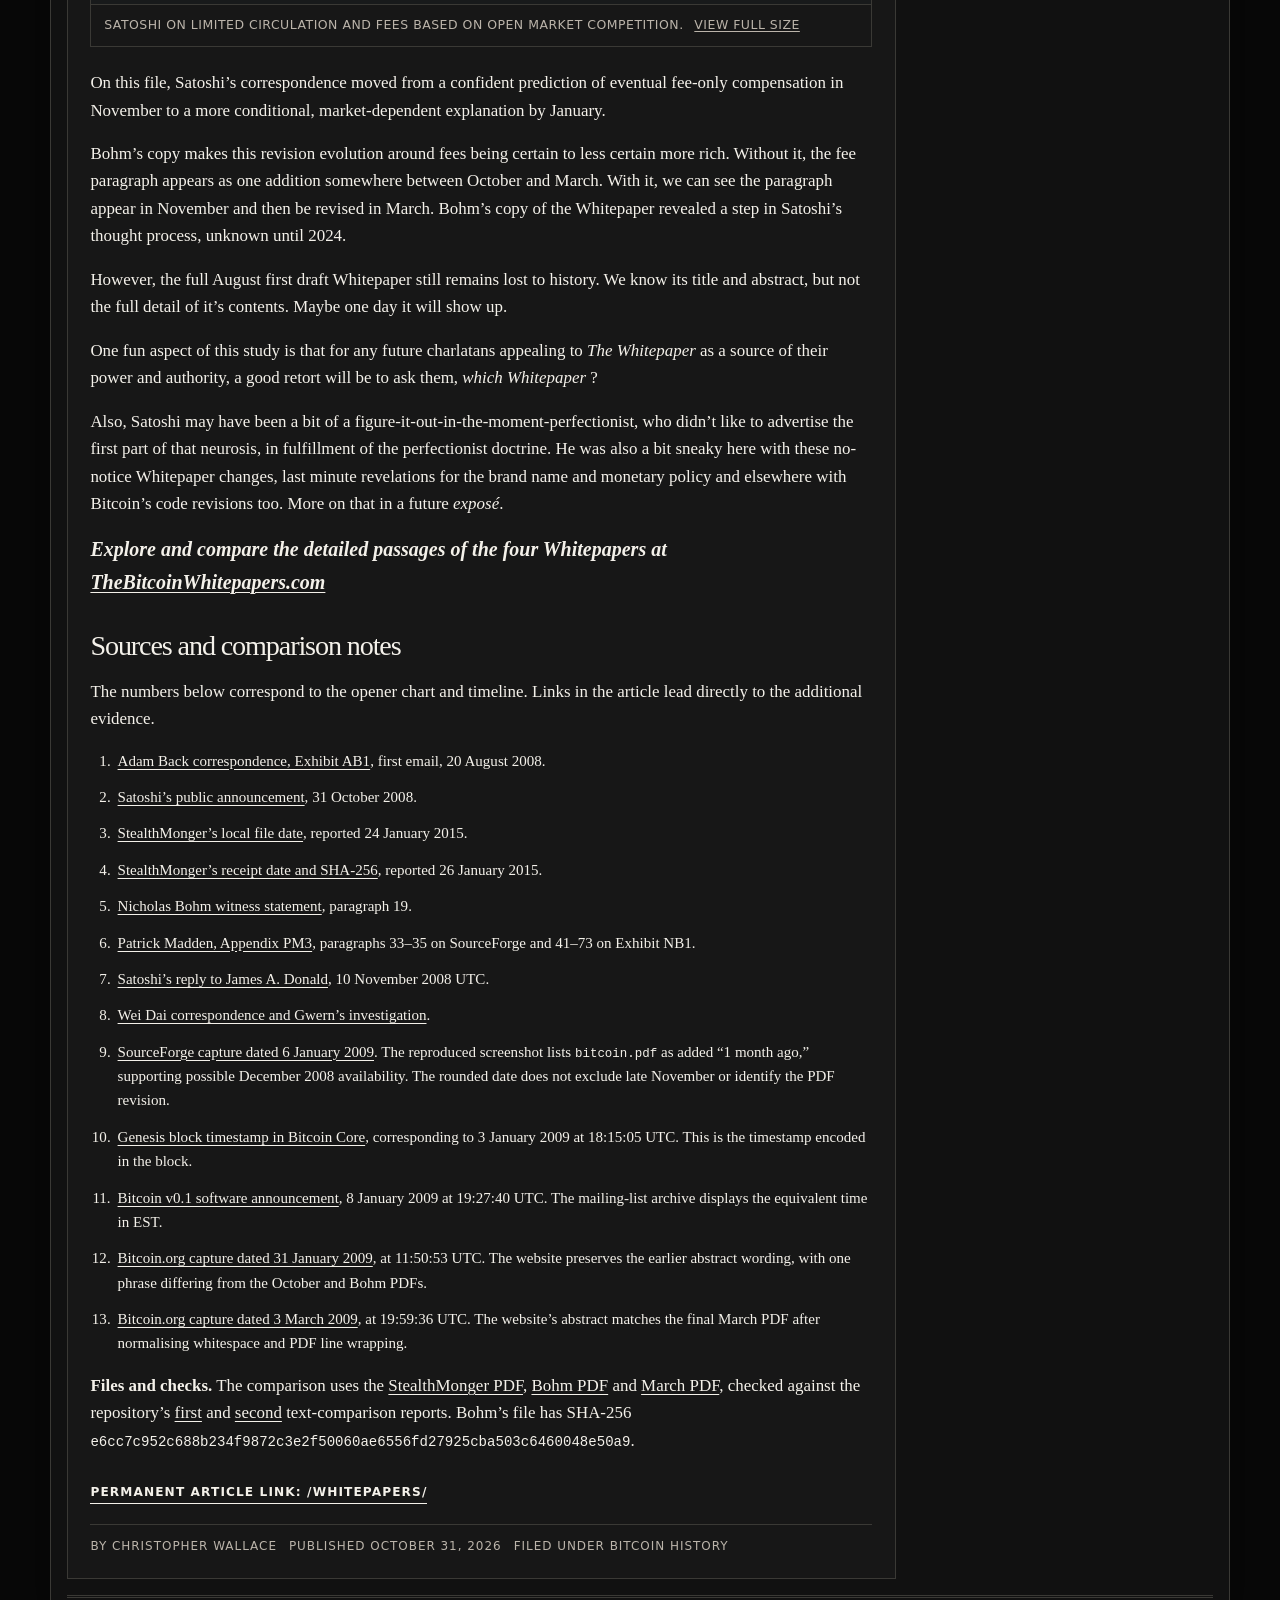
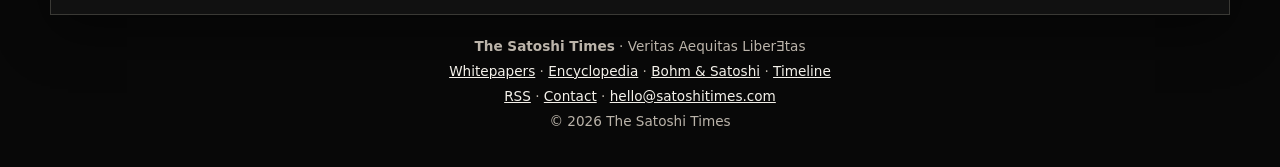
==== commit 560c7054: "Fix wording and clarify statements in whitepaper" ====
--- a/whitepapers/index.html
+++ b/whitepapers/index.html
@@ -71,7 +71,7 @@
         </figure>
         <p>Happy Bitcoin Whitepaper Day - As the Bitcoin Whitepaper reaches its 18<sup>th</sup> anniversary, many readers will recognize the nine-page document as currently hosted at <a href="https://bitcoin.org/bitcoin.pdf" target="_blank" rel="noopener">Bitcoin.org/bitcoin.pdf</a></p>
         <p>But the metadata in this file records a creation date of March 24<sup>th</sup> 2009. This is nearly five months after the infamous October 31<sup>st</sup> Whitepaper announcement, and well after the Genesis Block on January third...</p>
-        <p>Thus, there have been multiple versions of the Bitcoin Whitepaper over time. At least three of them.</p>
+        <p>There have been multiple versions of the Bitcoin Whitepaper over time. At least three of them.</p>
         <p>The first survives only through its title and abstract. The second had eight pages, not nine. And the third, preserved by an early Bitcoin user, was only recently rediscovered in 2024.</p>
         <h2 id="august-draft">1. “Ecash” Title - Before the name “Bitcoin” appeared</h2>
         <p>Starting with the first known version of the Bitcoin Whitepaper - On August 20<sup>th</sup> 2008, Satoshi contacted Adam Back from <em>satoshi@anonymousspeech.com</em>, asking about how to cite Adam’s Hashcash paper. This was the first email we know of that Satoshi sent to anyone. Two days later Satoshi contacted Wei Dai about citing Dai’s b-money paper. In both emails the title for the Whitepaper was; “Electronic Cash Without a Trusted Third Party.” An <em>A</em><em>bstract </em>introduction, and a link to a draft on a file-hosting service were also shared.</p>
@@ -92,7 +92,7 @@
           <a class="figure-fullsize" href="../assets/whitepapers/04-stealthmonger-email.png" target="_blank" rel="noopener" aria-label="View full-size image: StealthMonger’s January 24, 2015 mailing-list message reporting an eight-page whitepaper with a local file date of November 2, 2008"><img src="../assets/whitepapers/04-stealthmonger-email.png" width="1260" height="1014" alt="StealthMonger’s January 24, 2015 mailing-list message reporting an eight-page whitepaper with a local file date of November 2, 2008" loading="lazy" decoding="async" /></a>
           <figcaption>StealthMonger reports the surviving eight-page paper. <a href="../assets/whitepapers/04-stealthmonger-email.png" target="_blank" rel="noopener">View full size</a></figcaption>
         </figure>
-        <p>Soon after this, Bitcoin OG - Ray Dillinger, posting as Cryddit, <a href="https://bitcointalk.org/index.php?topic=940910.0" target="_blank" rel="noopener">reported</a> that Satoshi had emailed him privately and sent him a hash of the Whitepaper back in 2008, so he could verify they were discussing the same version of the Whitepaper. The hash Cryddit published matches the recovered eight-page StealthMonger file. This corroborates the StealthMonger file as authentic.</p>
+        <p>Soon after this, Bitcoin OG - Ray Dillinger, posting as Cryddit, <a href="https://bitcointalk.org/index.php?topic=940910.0" target="_blank" rel="noopener">reported</a> that Satoshi had emailed him privately and sent him a hash of the Whitepaper back in 2008, so he could verify they were discussing the same version of the Whitepaper. The hash Cryddit published matches the recovered eight-page StealthMonger file. This helps corroborate the StealthMonger file’s authenticity. </p>
         <figure class="article-figure whitepaper-figure" id="figure-5">
           <a class="figure-fullsize" href="../assets/whitepapers/05-cryddit-hash.png" target="_blank" rel="noopener" aria-label="View full-size image: Cryddit’s January 30, 2015 Bitcoin forum post giving the hash of the whitepaper discussed with Satoshi"><img src="../assets/whitepapers/05-cryddit-hash.png" width="1741" height="1079" alt="Cryddit’s January 30, 2015 Bitcoin forum post giving the hash of the whitepaper discussed with Satoshi" loading="lazy" decoding="async" /></a>
           <figcaption>Cryddit’s account and the whitepaper hash. <a href="../assets/whitepapers/05-cryddit-hash.png" target="_blank" rel="noopener">View full size</a></figcaption>
@@ -115,7 +115,7 @@
           <a class="figure-fullsize" href="../assets/whitepapers/07-sourceforge-archive.png" target="_blank" rel="noopener" aria-label="View full-size image: January 6, 2009 SourceForge capture showing bitcoin.pdf added one month ago and a last-updated label of October 31, 2008"><img src="../assets/whitepapers/07-sourceforge-archive.png" width="1920" height="1080" alt="January 6, 2009 SourceForge capture showing bitcoin.pdf added one month ago and a last-updated label of October 31, 2008" loading="lazy" decoding="async" /></a>
           <figcaption>Th<em>is</em> <a href="https://web.archive.org/web/20090106201347/http://sourceforge.net/projects/bitcoin/" target="_blank" rel="noopener">6 January 2009 capture</a> supports possible December availability of Bohm’s copy. <a href="../assets/whitepapers/07-sourceforge-archive.png" target="_blank" rel="noopener">View full size</a></figcaption>
         </figure>
-        <p>However, there is a strange contradiction in the above picture: “last updated: Oct 31 2008” versus the “1 month ago” fact that places the file being added to SourceForge in December. Thus, this shows Satoshi might be omitting some facts here, since he can control that “last update: Oct 31 2008” line. There may be some other reason for this mismatch in dates though.</p>
+        <p>However, there is a strange contradiction in the above picture: “last updated: Oct 31 2008” versus the “1 month ago” fact that places the file being added to SourceForge in December. Thus, this shows Satoshi might be omitting some facts here, since he can control that “last updated: Oct 31 2008” line. There may be some other reason for this mismatch in dates though.</p>
         <p>Compared with the October 31<sup>st</sup>  Whitepaper, Bohm’s third version added a new paragraph of 59 words to section 6. The new paragraph describes a transaction’s output value as its input value minus a fee, with the accumulated fees increasing the block incentive. It then describes possible security budget fulfillment through fees alone once a predetermined number of coins has entered circulation. This is one of the first times in the Bitcoin zeitgeist where it is hinted that Bitcoin will have a limited supply without inflation. Post Whitepaper publishing, but pre-Bitcoin network launch.</p>
         <figure class="article-figure whitepaper-figure" id="figure-8">
           <a class="figure-fullsize" href="../assets/whitepapers/08-fee-paragraph-added.png" target="_blank" rel="noopener" aria-label="View full-size image: Comparison showing the transaction-fee paragraph absent in October and added in the November Bohm whitepaper"><img src="../assets/whitepapers/08-fee-paragraph-added.png" width="1316" height="447" alt="Comparison showing the transaction-fee paragraph absent in October and added in the November Bohm whitepaper" loading="lazy" decoding="async" /></a>
@@ -123,8 +123,8 @@
         </figure>
         <p>The timing of this new detail is interesting. In the mailing-list discussion at this time, James A. Donald objected to the Bitcoin design, since paying for the system through new coin creation inherently required inflation. Up until this point, Satoshi had not explicitly mentioned whether Bitcoin would be inflationary or deflationary, so James assumed it would be inflationary. Satoshi counter <a href="https://www.metzdowd.com/pipermail/cryptography/2008-November/014842.html" target="_blank" rel="noopener">replied on November 10<sup>th</sup> 2008 at 02:14:30 UTC</a>, explaining how the system could use transaction fees as an incentive instead and be totally inflation free.</p>
         <p>The Bohm Whitepaper metadata shows an export time about 38 hours after this conversation.</p>
-        <p>Thus, there is a close fit between the discussion and the added fees-inflation paragraph. It suggests that this discussion may have helped prompt the revision, or at least clarify Satoshi’s intention for it to be inflation free, which was not clear until that counterpoint was made.</p>
-        <p>Strangely, the cornerstone inflation-free feature of Bitcoin appears to be absent beforehand. It’s possible Bitcoin as a deflationary currency may be a last minute add-on afterthought by Satoshi, after he received push back from James A. Donald regarding the danger of Bitcoin becoming an inflationary currency. It’s also possible Satoshi was avoiding this detail to keep it a secret until the last moment as a surprise bonus incentive on launch day. Similar behavior by Satoshi, surrounding the disclosure of “Bitcoin”’s name to Adam Back and Wei Dai is reflected here. A consistent stealthy Satoshi.</p>
+        <p>Thus, there is a close fit between the discussion and the added fees-inflation paragraph. It suggests that this discussion may have helped prompt the revision, or at least clarify Satoshi’s intention for Bitcoin to be inflation free, which was not clear until that counterpoint was made.</p>
+        <p>Strangely, the cornerstone inflation-free feature of Bitcoin appears to be absent beforehand. It’s possible Bitcoin as a deflationary currency may be a last minute add-on by Satoshi, after he received push back from James A. Donald on the danger of Bitcoin becoming an inflationary currency. It’s also possible Satoshi was avoiding this detail to keep deflation a secret until the last moment as a surprise bonus incentive on launch day. Similar behavior by Satoshi, surrounding the disclosure of “Bitcoin”’s name to Adam Back and Wei Dai is reflected here. A consistent stealthy Satoshi.</p>
         <p>In relation, Satoshi later on supplied more hints related to this inflation-fee discussion. In a <a href="https://mmalmi.github.io/satoshi/#email-3" target="_blank" rel="noopener">private email to Martti Malmi on May 3<sup>rd</sup> 2009</a>, while directing Marrti to the original mailing-list discussion, he wrote:</p>
         <blockquote><p>“Inflation issues were superseded by changes I made later to support transaction fees and the limited circulation plan.”</p></blockquote>
         <p>Whether this plan for limited circulation and inflation-free Bitcoin was pre or post James A. Donald’s scolding is still a mystery. Maybe it was both. Monetary policy isn’t exactly the last thing you think about when creating money. It’s the first thing you think of, and then the last you reveal. Perhaps James simply conjured the cat-out-of-the-bag prematurely, and Satoshi capitulated to the idea publicly, while intending to keep it secret until network launch day. Another example of this Satoshi behaviour for keeping his cards close - <em>21 million coins, and no more</em>, wasn’t known until network launch day in January 2009. The Whitepaper and earlier discussions make no mention of this key detail.</p>
@@ -136,7 +136,7 @@
           <a class="figure-fullsize" href="../assets/whitepapers/09-fee-paragraph-revised.png" target="_blank" rel="noopener" aria-label="View full-size image: Comparison of the November and March fee paragraphs, including the change from is to can"><img src="../assets/whitepapers/09-fee-paragraph-revised.png" width="1318" height="481" alt="Comparison of the November and March fee paragraphs, including the change from is to can" loading="lazy" decoding="async" /></a>
           <figcaption>The fee paragraph changes again in the final March revision. <a href="../assets/whitepapers/09-fee-paragraph-revised.png" target="_blank" rel="noopener">View full size</a></figcaption>
         </figure>
-        <p>This final revision shows a shift in tone by Satoshi. His language is much less certain now, and consequently Satoshi’s forecast for Bitcoin’s future broadens. Bitcoin’s future network funding by fees alone “can” be an option, but no longer “IS” the only option. Thus, the implication is other possibilities not accounted for yet could be in the offering. The Bohm copy uses <strong>certain</strong> language to outline a defined path with fees. While, the final copy implies that path is simply one option he envisions, there may be others. Perhaps this was a wise change by Satoshi, giving Bitcoin the option to evolve and make it’s own path forward at the appropriate time.</p>
+        <p>This final fees revision shows a shift in tone by Satoshi. His new conditional language is much more technically accurate and reflects the code used in Bitcoin that allows for no-fee transactions. Fee’s aren't mandatory, they’re market based. </p>
         <p>Furthermore, In this final version, the <em>A</em><em>bstract</em><em>s</em> language around the security assumption changed. “<em>H</em><em>onest nodes controlling the most CPU power”</em> was changed to “<em>a majority of CPU power controlled by nodes not cooperating to attack the network.”</em></p>
         <figure class="article-figure whitepaper-figure" id="figure-10">
           <a class="figure-fullsize" href="../assets/whitepapers/10-abstract-comparison.png" target="_blank" rel="noopener" aria-label="View full-size image: Side-by-side comparison highlighting changes to the abstract between the Bohm and final March whitepapers"><img src="../assets/whitepapers/10-abstract-comparison.png" width="1325" height="739" alt="Side-by-side comparison highlighting changes to the abstract between the Bohm and final March whitepapers" loading="lazy" decoding="async" /></a>
@@ -150,10 +150,11 @@
         </figure>
         <p>This policy of not going too deep into the technical weeds by Satoshi was also confirmed in a <a href="https://mmalmi.github.io/satoshi/#email-3" target="_blank" rel="noopener">private email</a> with Malmi:<em>“…getting into the design details just opens a can of worms that can&#x27;t be answered without a deep understanding of the system.” </em></p>
         <p>Furthermore, he changes the description of an implied defence mechanism from “reported” to “alerted” in relation to this same issue of reversal that has been omitted. This “alerted” mechanism may be a reference to <a href="https://bitcoinwiki.org/wiki/Alert_system" target="_blank" rel="noopener">the alert system</a> in Bitcoin’s early days, where only a few people could send out a network wide alert message to warn users of an issue and to upgrade their software. Soon after Satoshi disappeared the alert system was deprecated  in favor of a less centralized and more distributed model for network warnings.</p>
-        <p>Digressing back to the final Whitepaper changes, the difficulty-adjustment paragraph also moved from section 6 to section 4 with its wording unchanged. This was a good move, since it feels awkward and tagged on to the end of section 6. It makes more sense to be in section 4 and flows better with the language there.</p>
+        <p>Digressing back to the final Whitepaper changes, the difficulty-adjustment paragraph also moved from section 6 to section 4 with its wording unchanged. This was a good move, since it feels awkward and tagged on to the end of section 6. It makes more sense for this language to be in section 4 and flows better with the other language already there.</p>
         <p>Overall, there were around 53 word edits from Bohm’s version to the final March revision: 22 in the abstract, 22 in the fee paragraph, seven in the simplified payment verification discussion, one in the network instructions and one for Satoshi’s address, changing from Satoshi@vistomail.com to satoshin@gmx.com. This email preference change was also corroborated by a newly released <a href="https://github.com/NicholasBohm/Emails/blob/main/66%20s20090719-Re_Bitcoin-231340.pdf" target="_blank" rel="noopener">email between Satoshi and Bohm</a>.</p>
         <p>The last puzzle piece for this final Whitepaper revision can be seen in two Wayback snapshots of the Bitcoin.org website, where the <em>Abstract</em> of the paper was also published. <a href="https://web.archive.org/web/20090131115053/http://bitcoin.org/" target="_blank" rel="noopener">The oldest of these</a> two snapshots from January 31<sup>st</sup> 2009 shows the same language as seen in Bohm’s copy, and the October 31<sup>st</sup> copy (both have the exact same <em>Abstract</em>). Meanwhile, the <a href="https://web.archive.org/web/20090303195936/http://bitcoin.org/" target="_blank" rel="noopener">second oldest snapshot</a> of the Bitcoin.org website from March 3<sup>rd</sup> 2009 has an <em>Abstract </em>that matches the final version instead.</p>
         <p>Therefore, a possible timeline of events can be implied here, where Satoshi began working on the final version of the Whitepaper after January 31<sup>st</sup> and before March 3<sup>rd</sup> 2009. He eventually uploaded the final <em>Abstract</em> to Bitcoin.org on or before March 3<sup>rd</sup> and followed up with an upload of the final Whitepaper PDF to SourceForge on March 24<sup>th</sup> 2009. Thus, it’s possible the final PDF was available on Bitcoin.org in February of 2009.</p>
+        <p>On a final note regarding the two snapshots above, you can see the same “Nov 1” date used for both different versions of the Abstract here. This date is not factually correct for the second oldest snapshot, given all the above evidence to the contrary. Either we’re missing something here or Satoshi conveniently forgot to update the date for the Abstract revision on Bitcoin.org, or he was being strategically sneaky? Maybe keeping his cards close again.</p>
         <h2 id="file-clues"><strong>Other</strong> clues in the files</h2>
         <p>Metadata inspection of the three Whitepapers also found a consistent software production profile: Writer, OpenOffice.org 2.4, PDF 1.4, British English and US Letter pages.</p>
         <p>All seven embedded font programs match byte for byte between the StealthMonger and Bohm copies. Six also match the March final copy.</p>
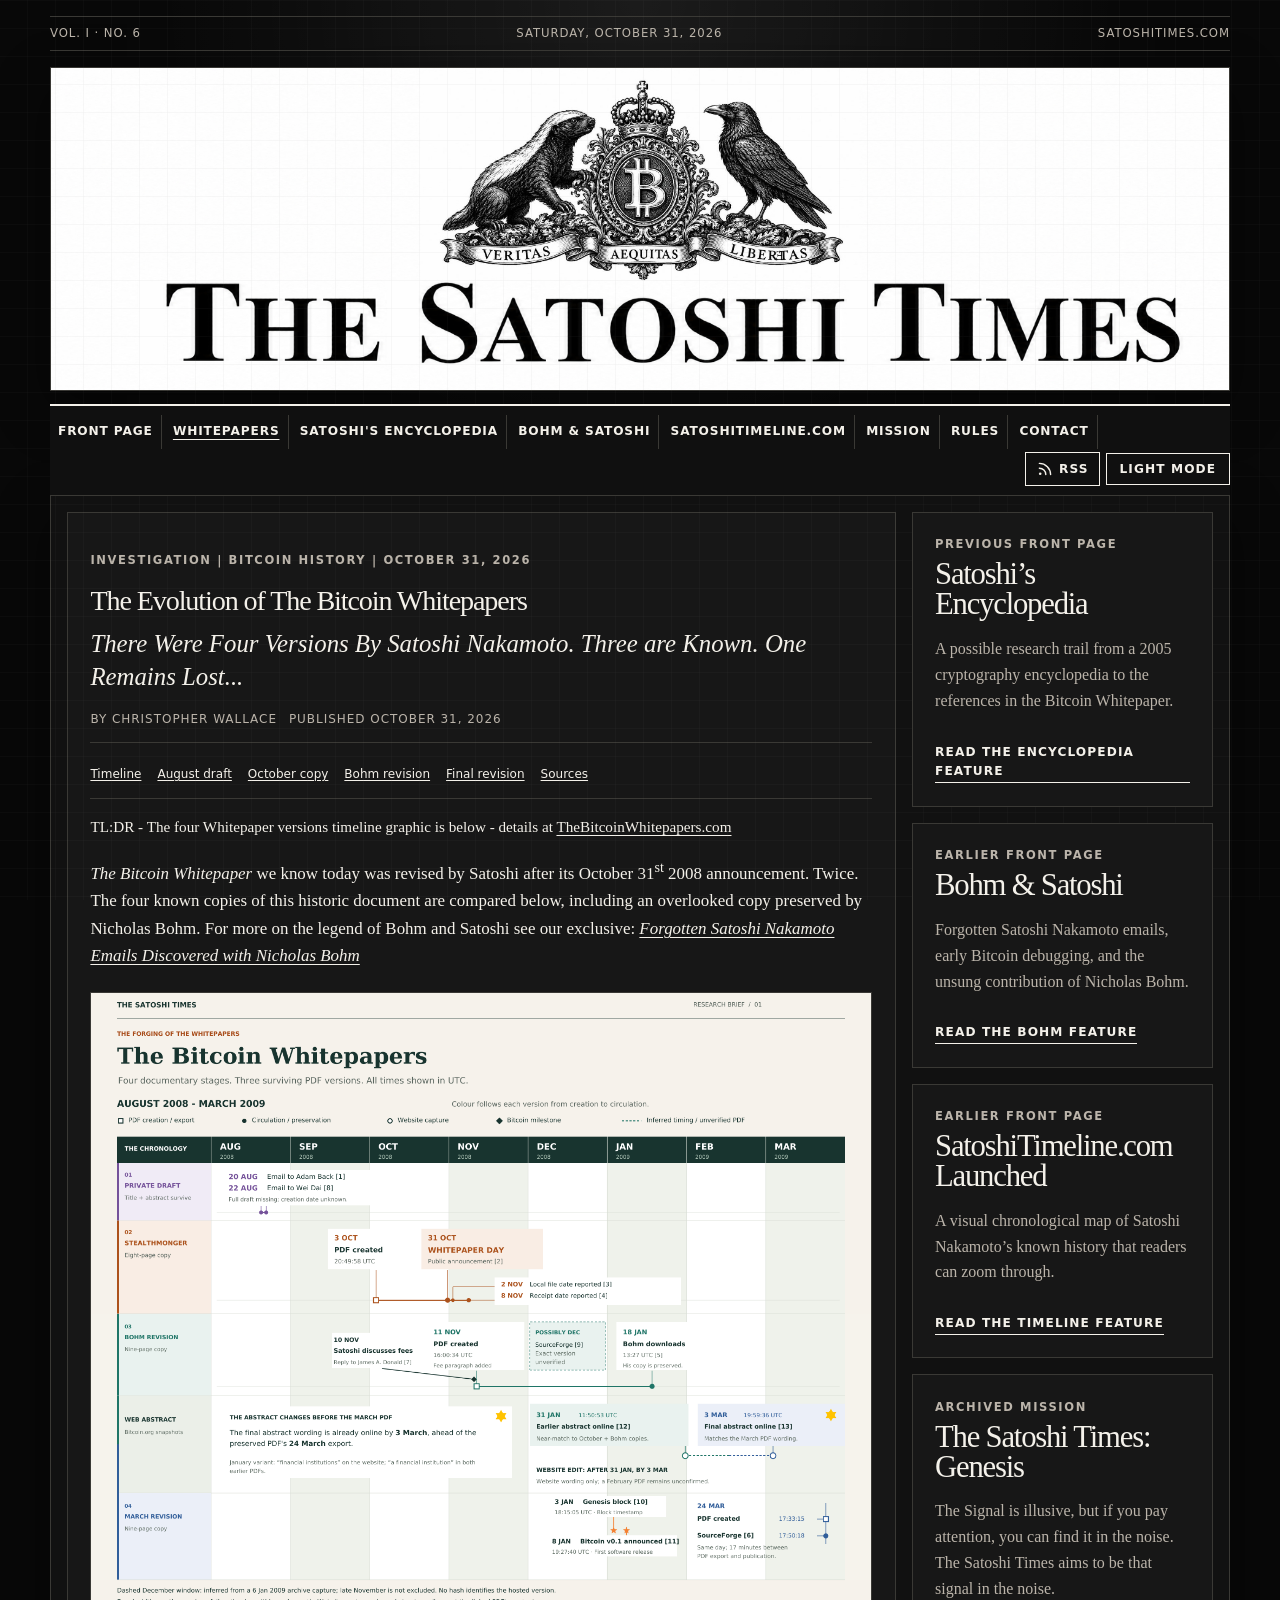
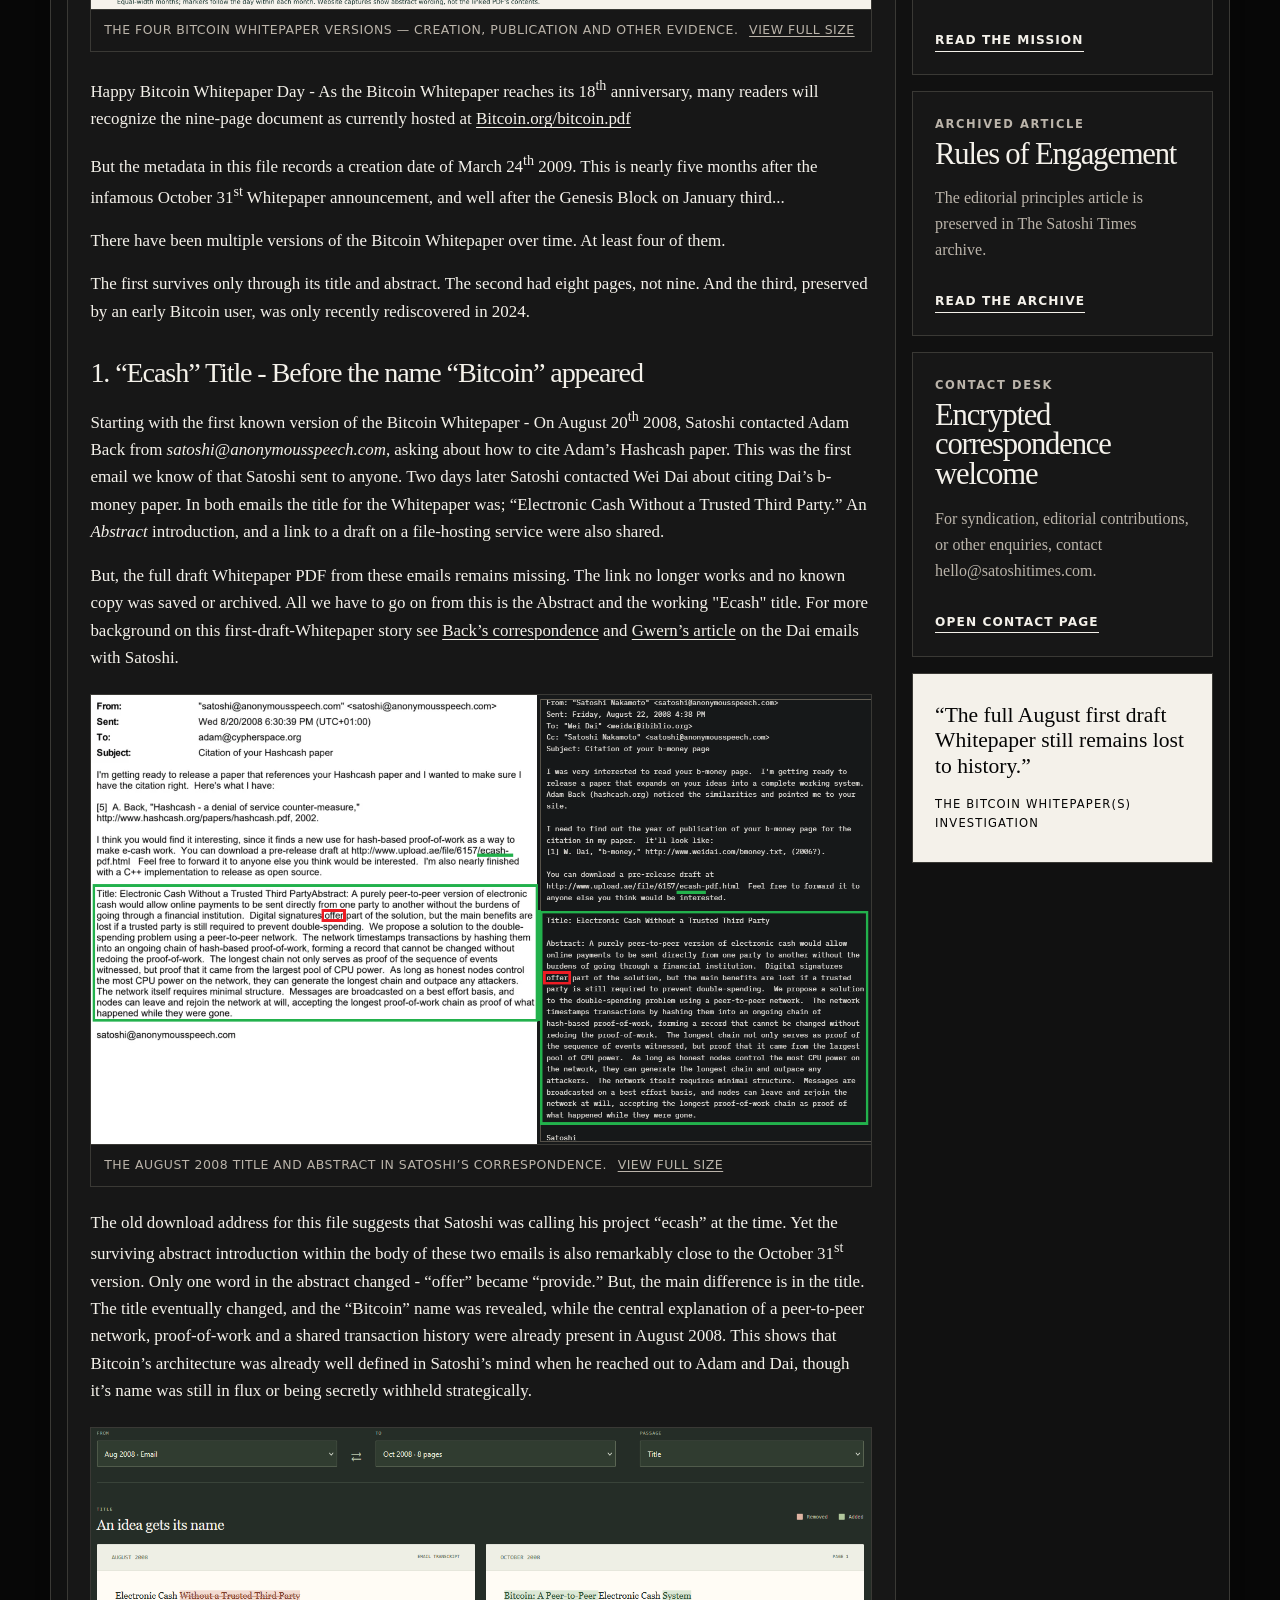
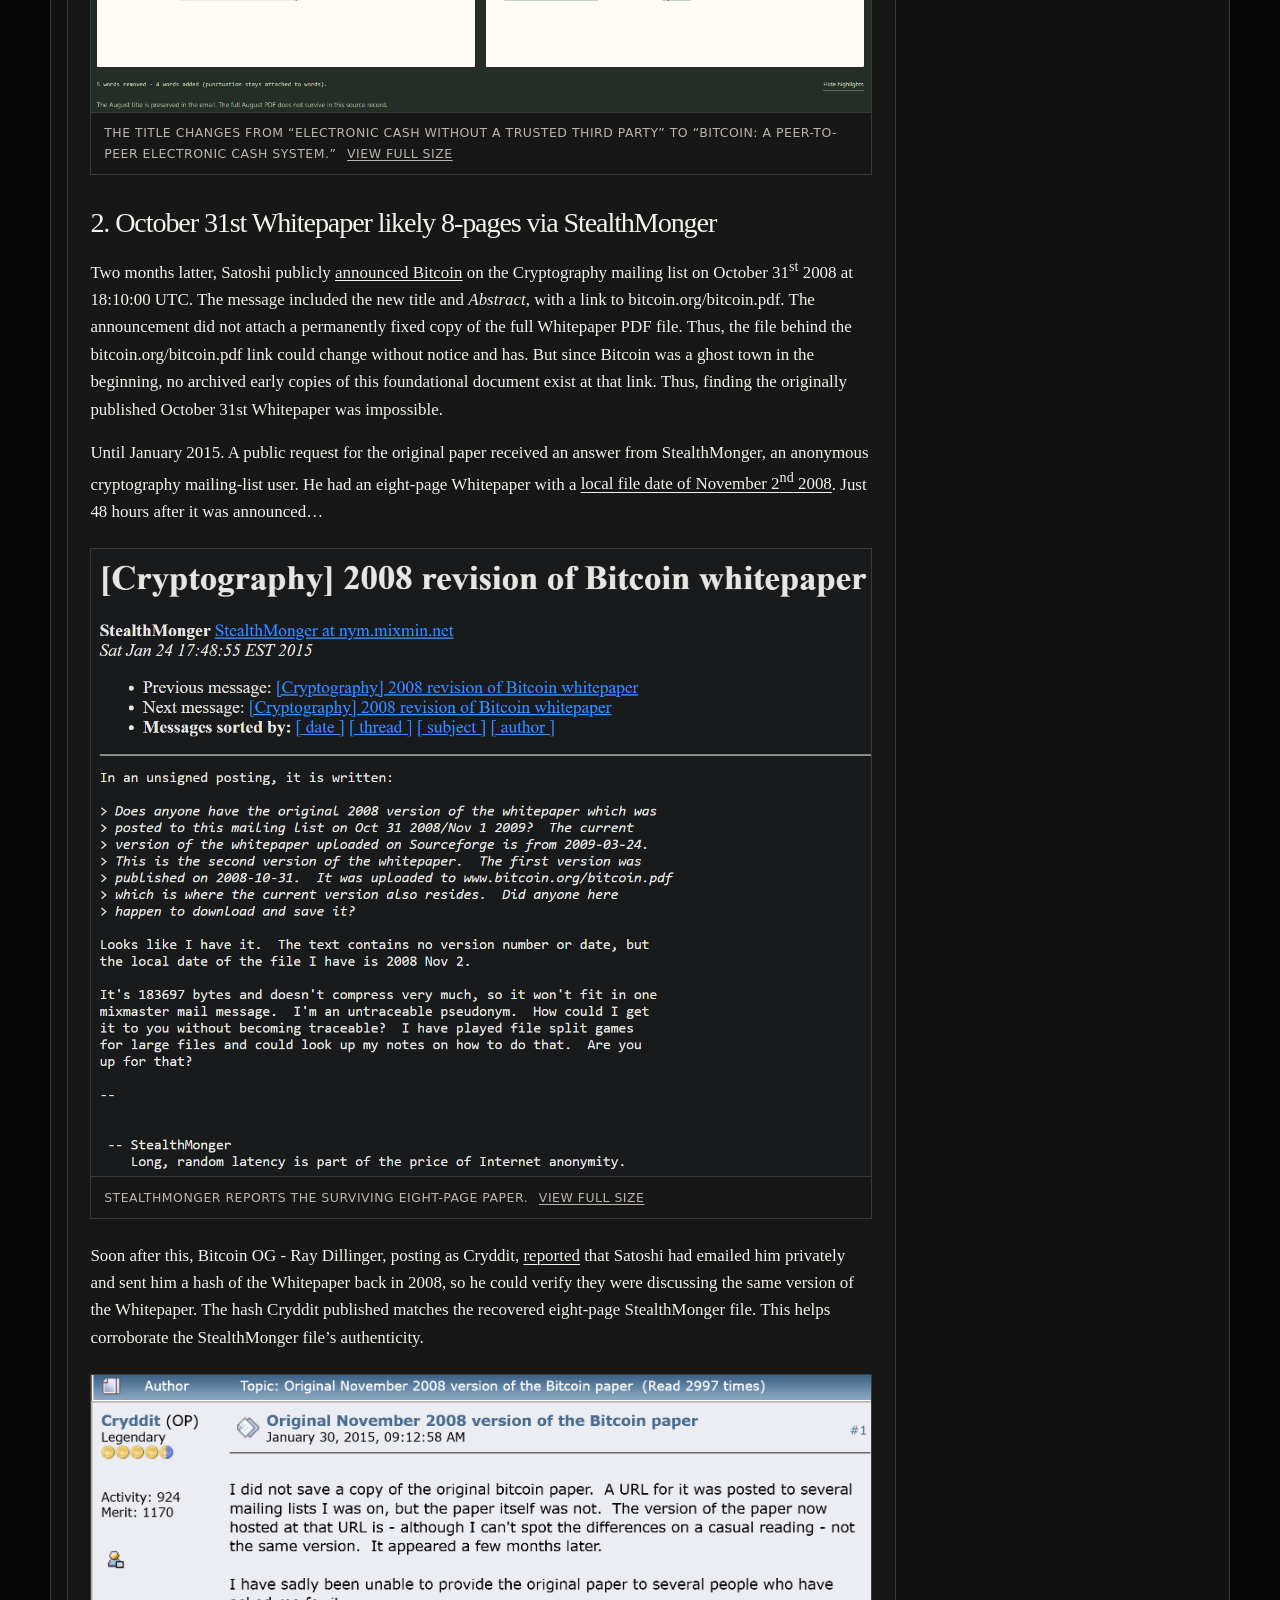
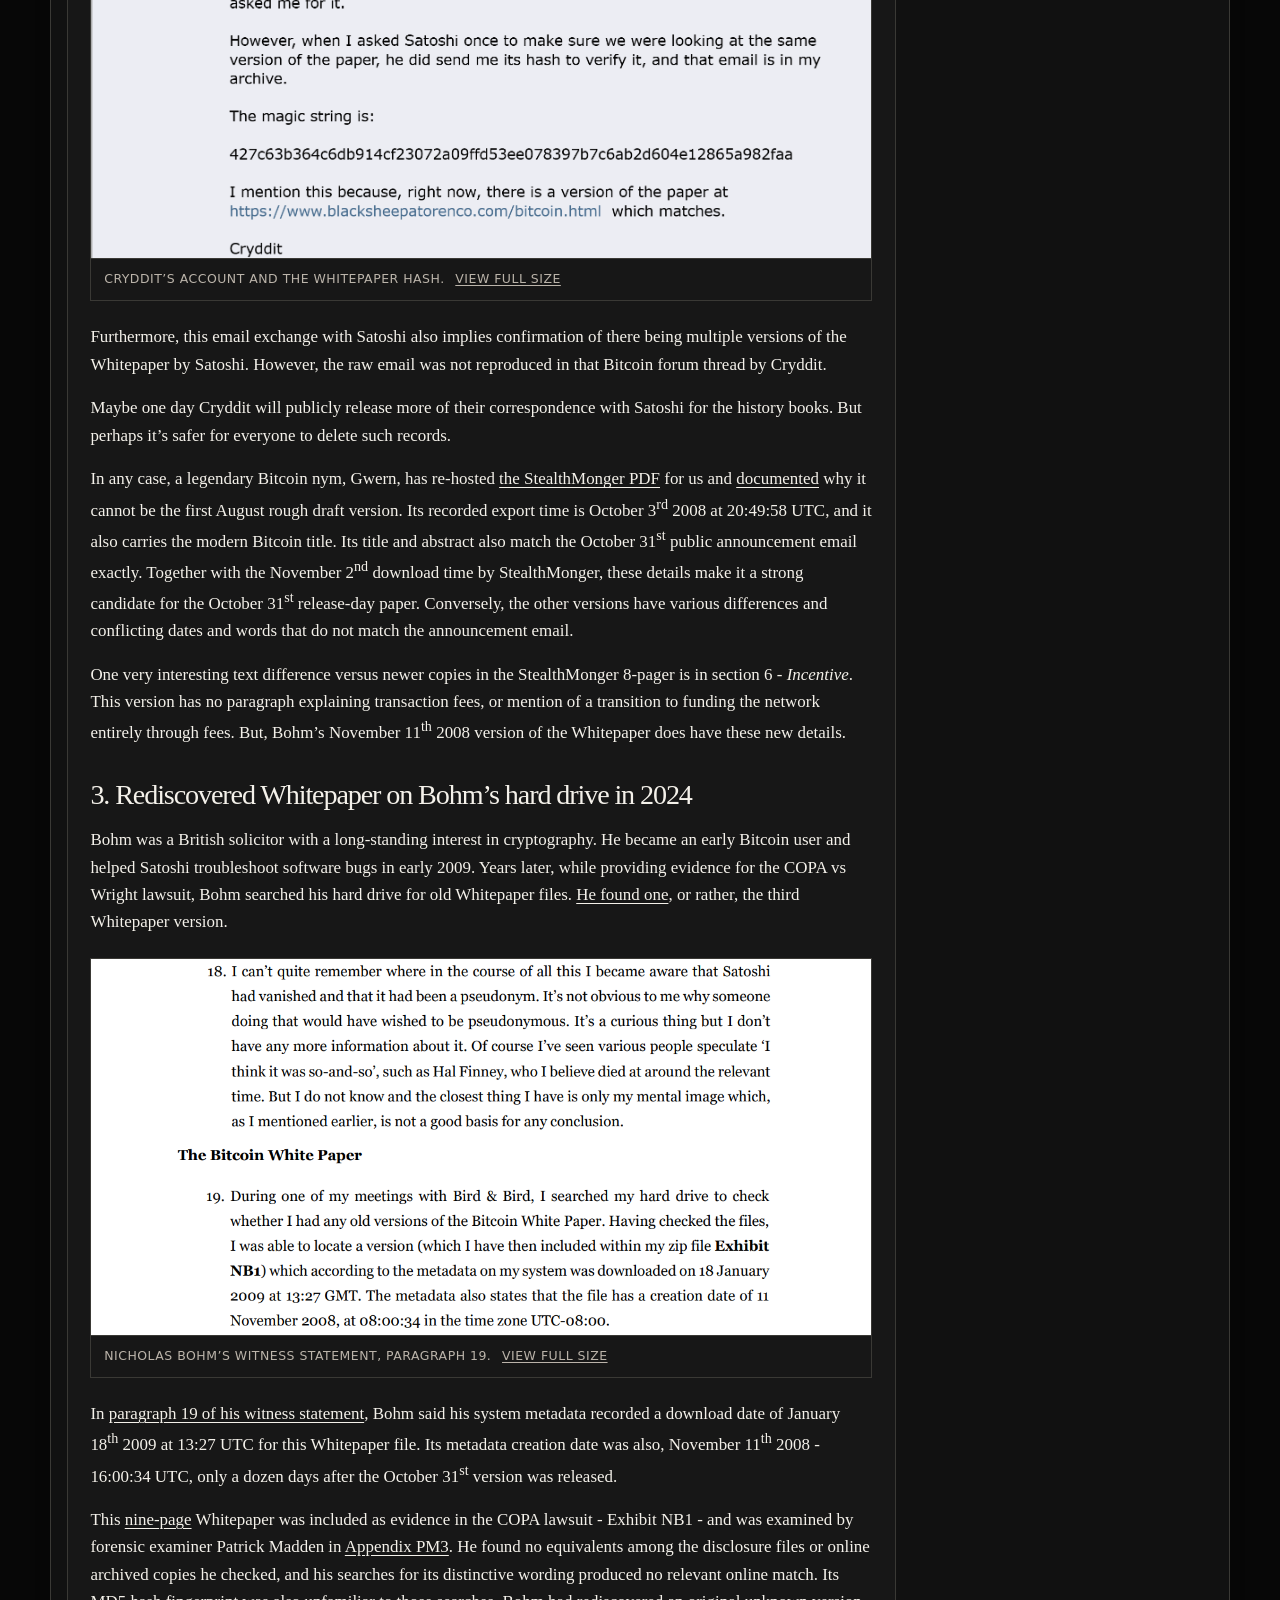
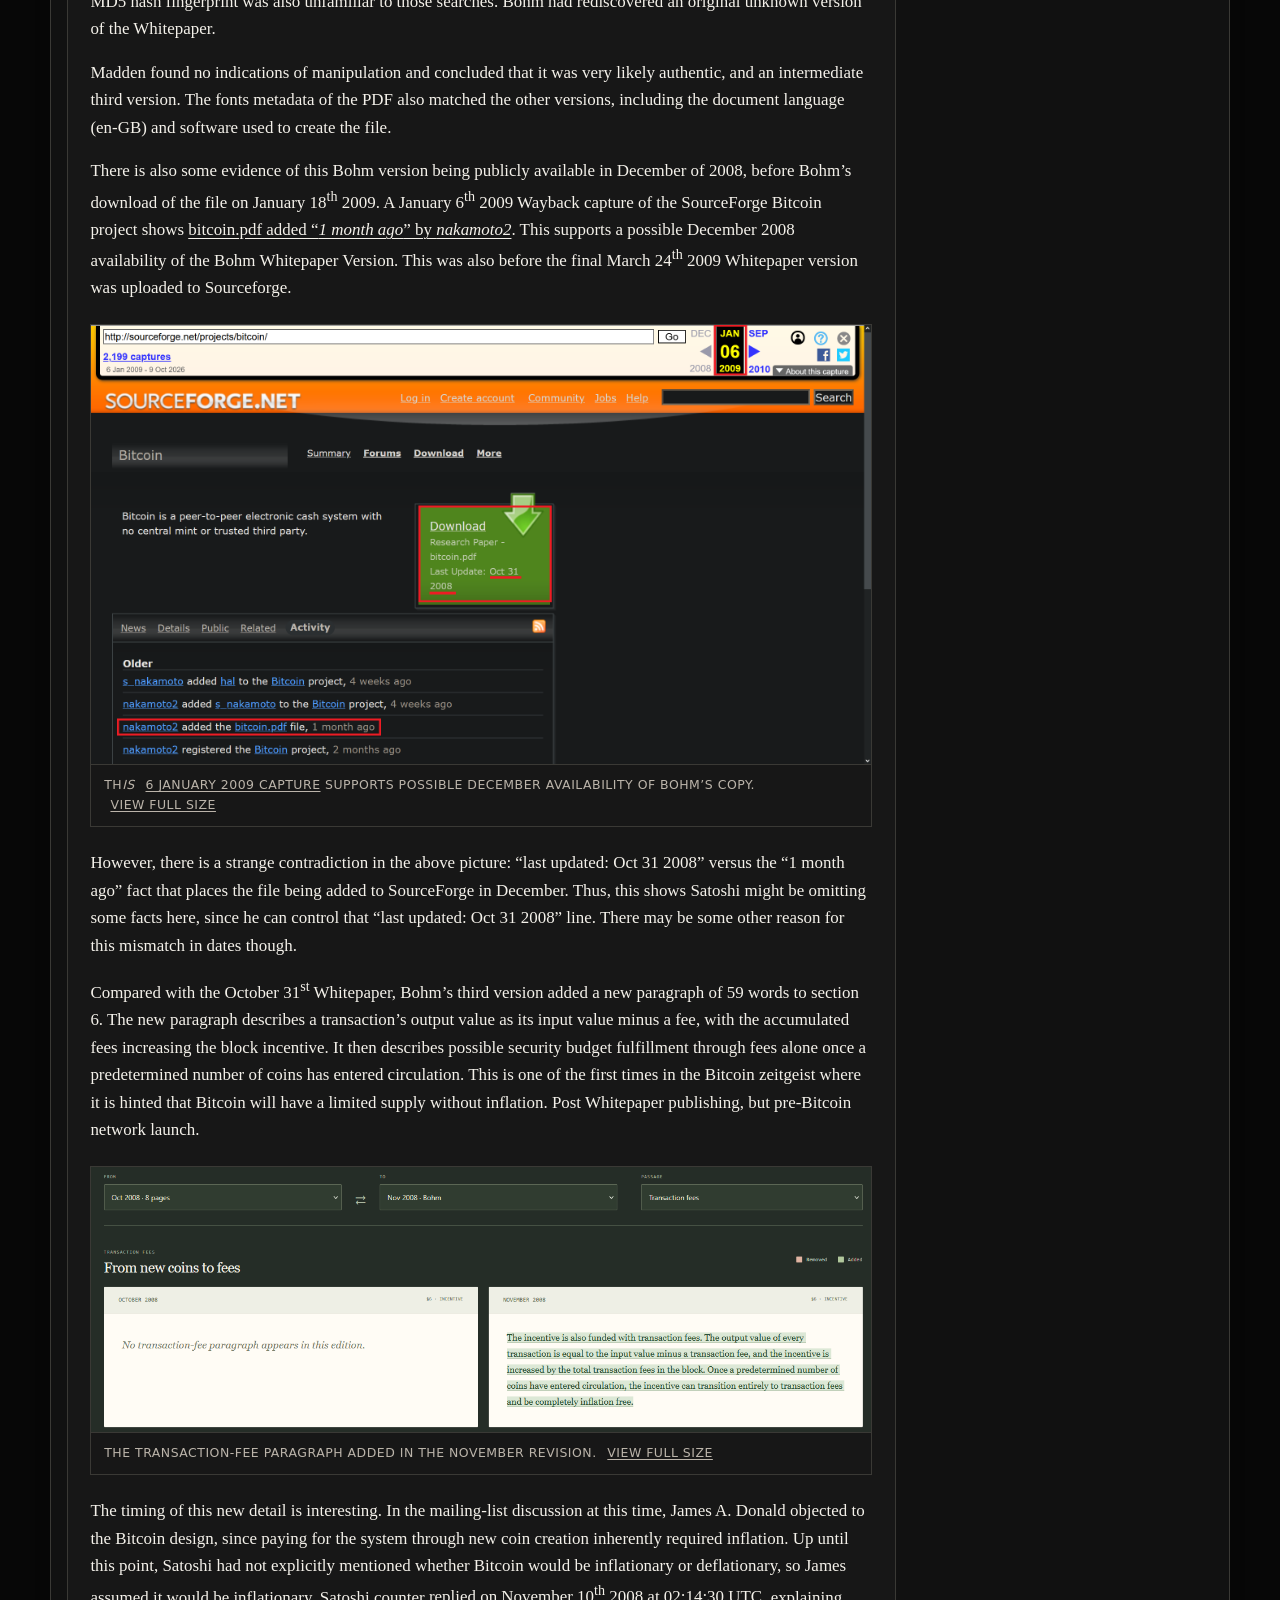
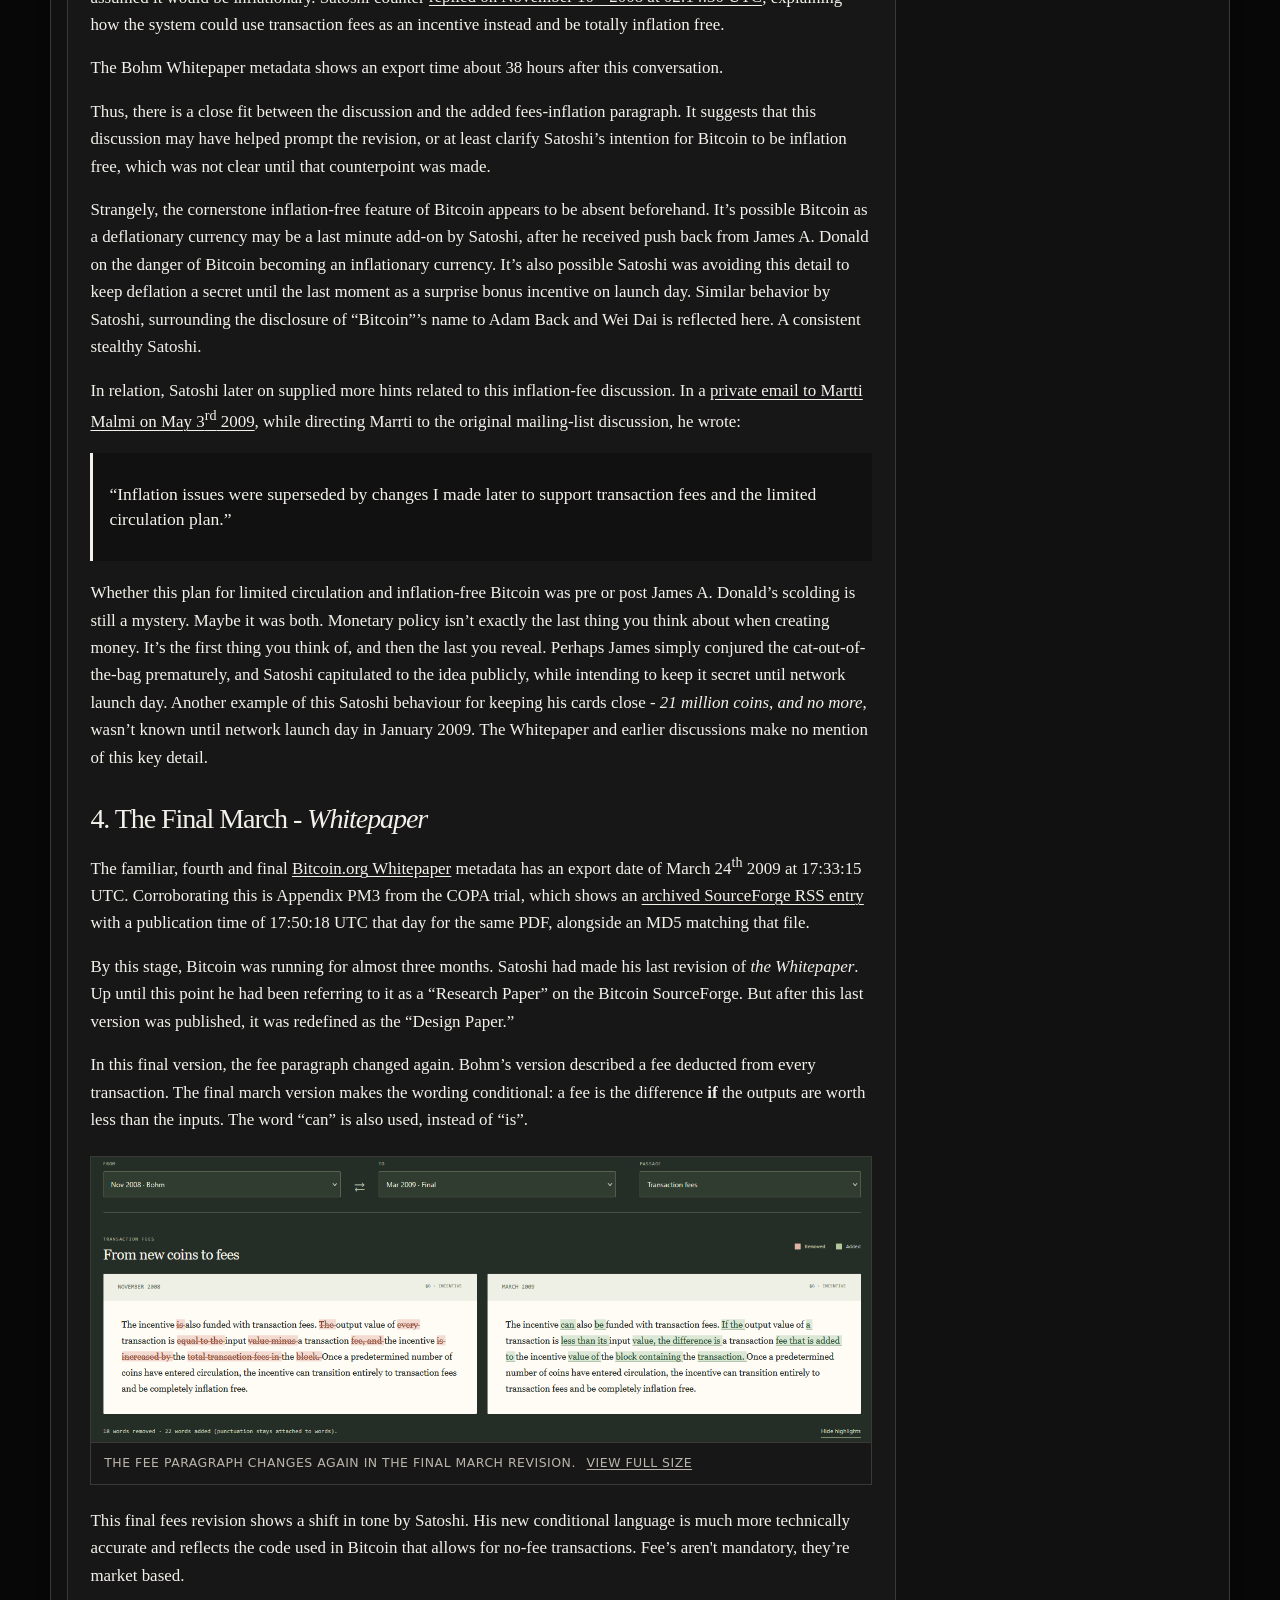
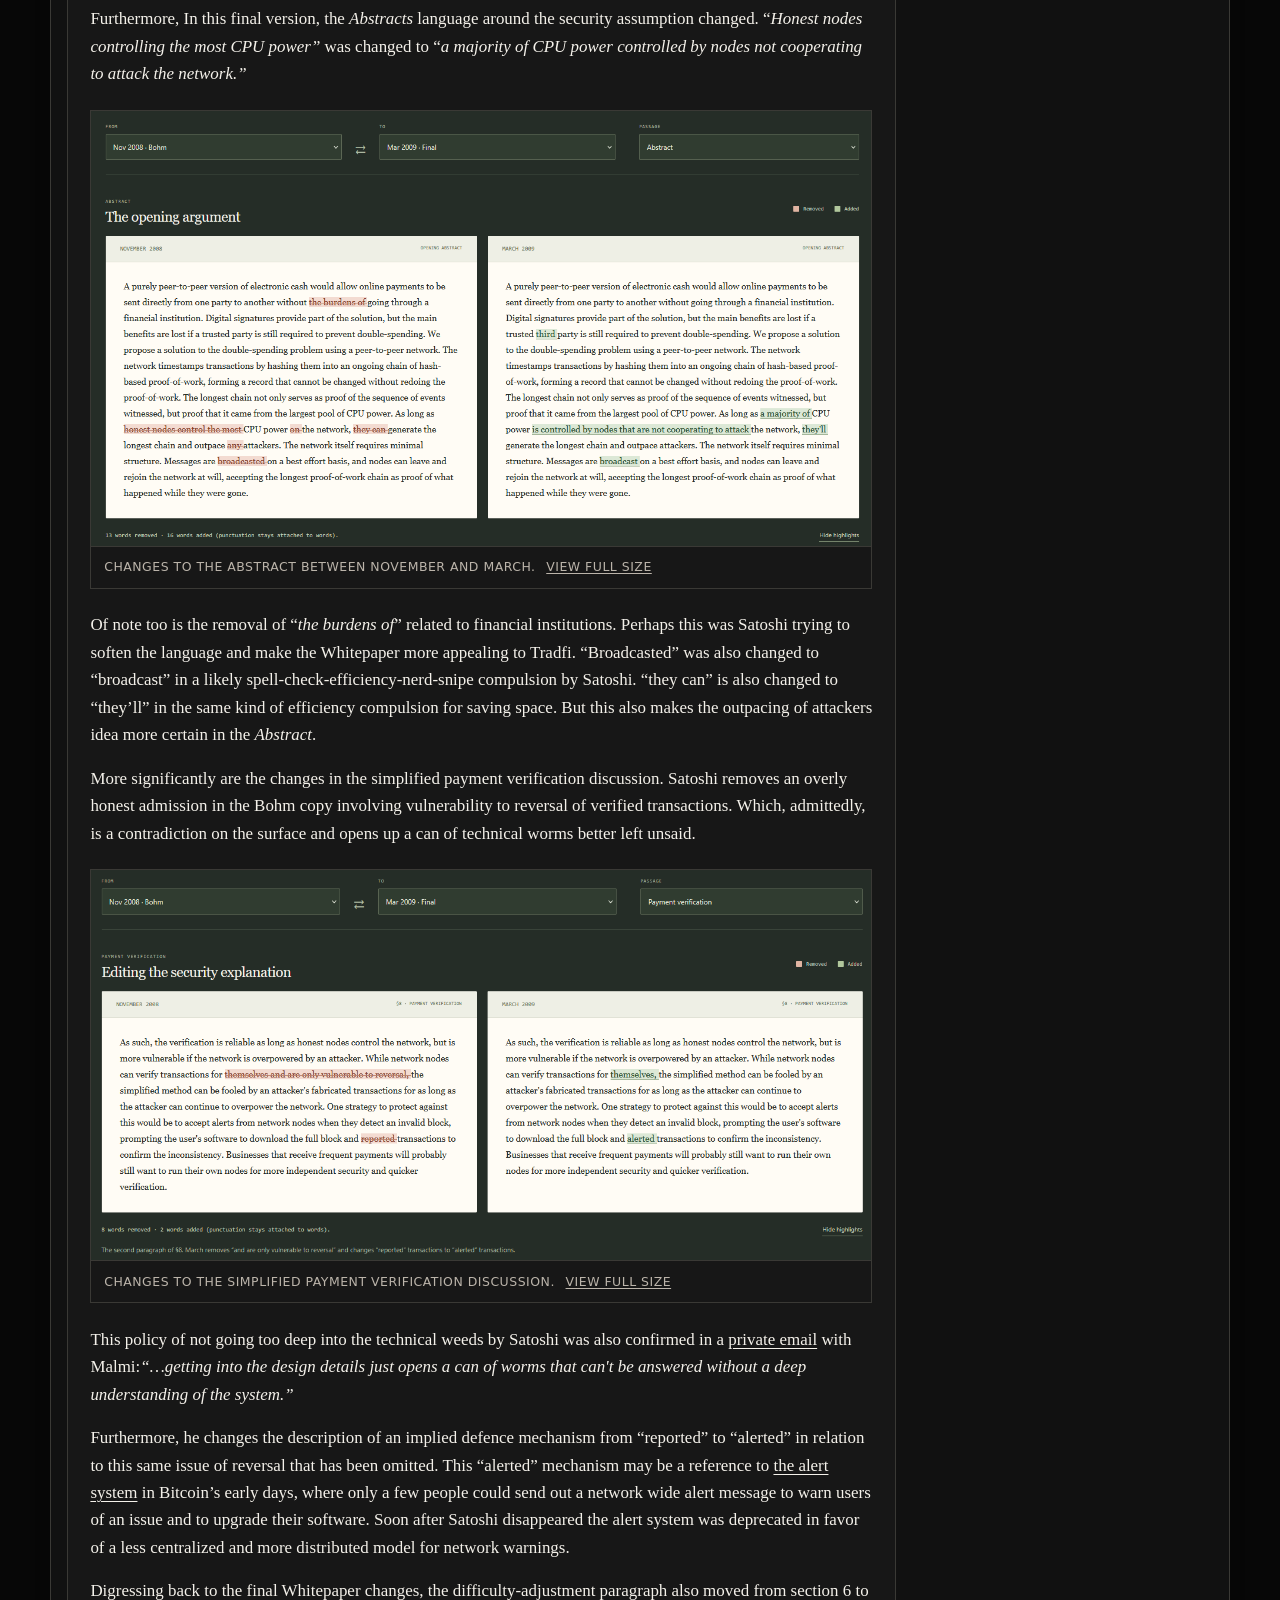
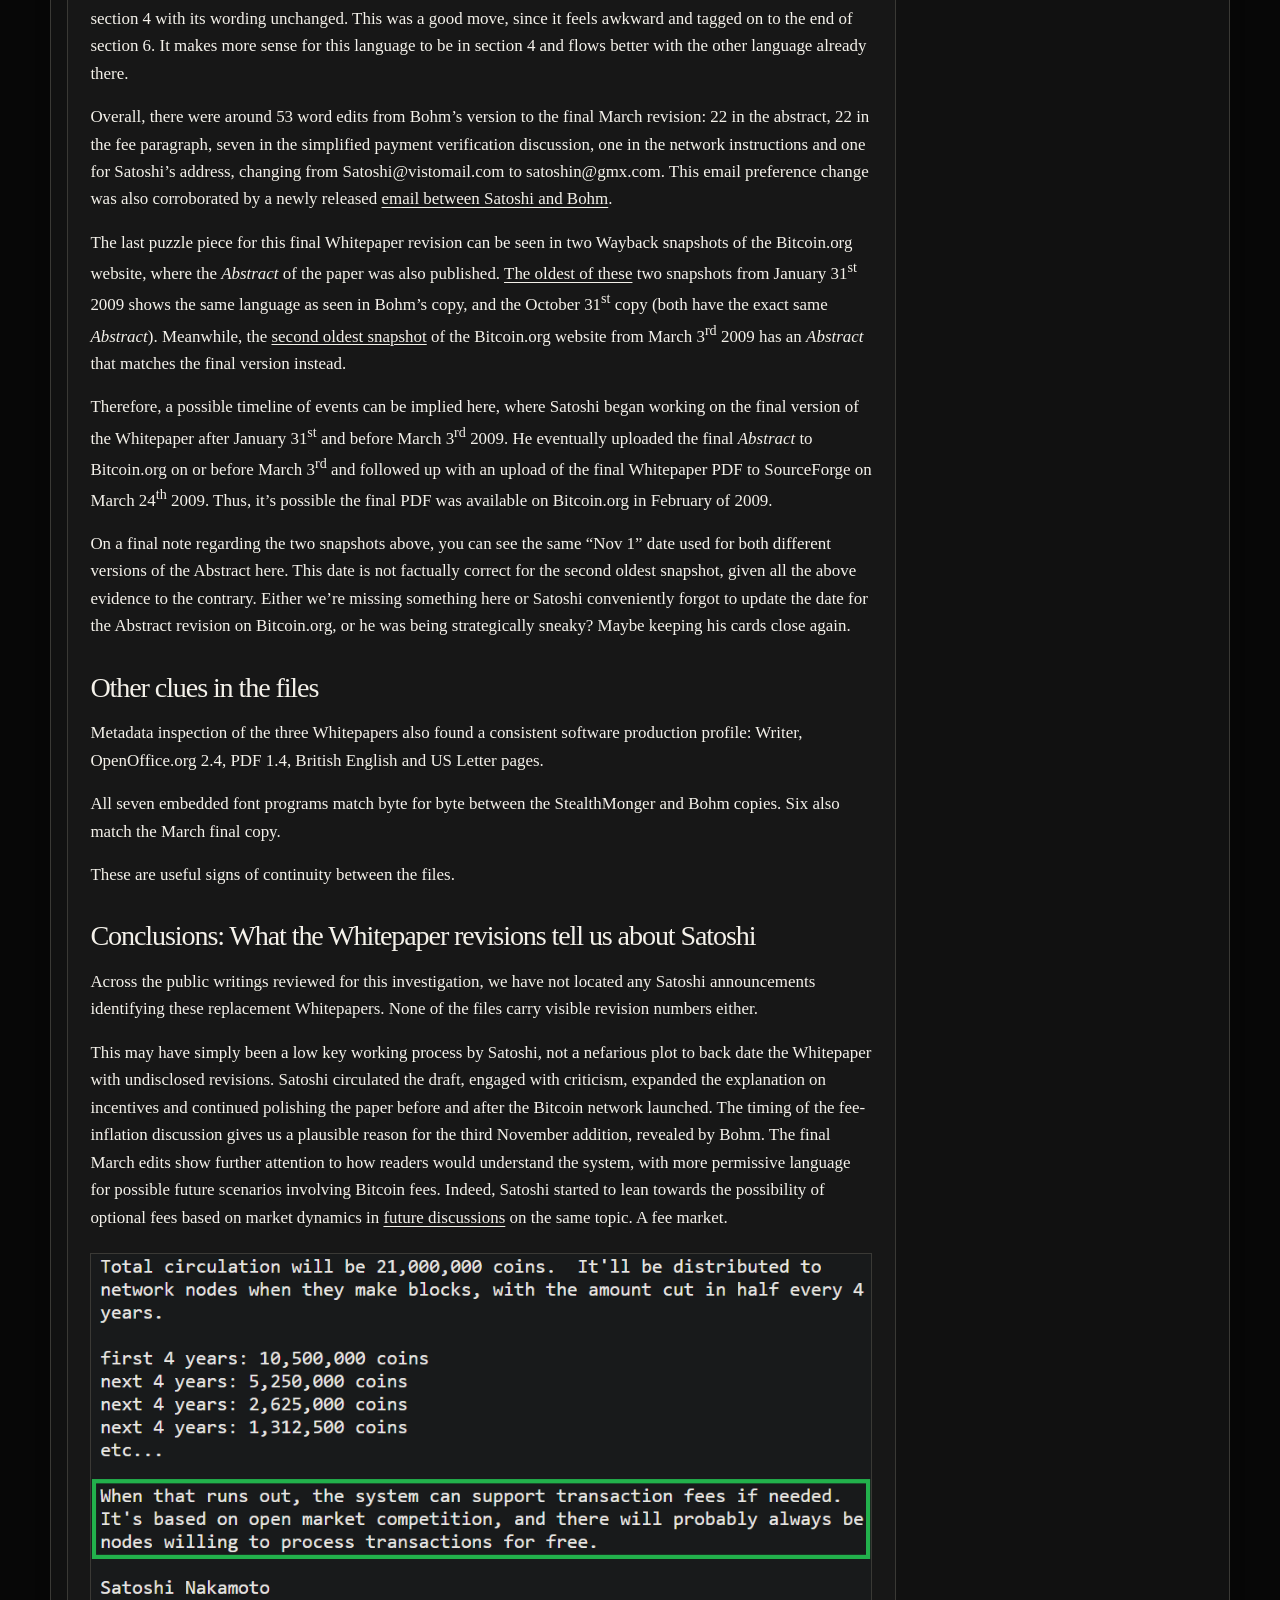
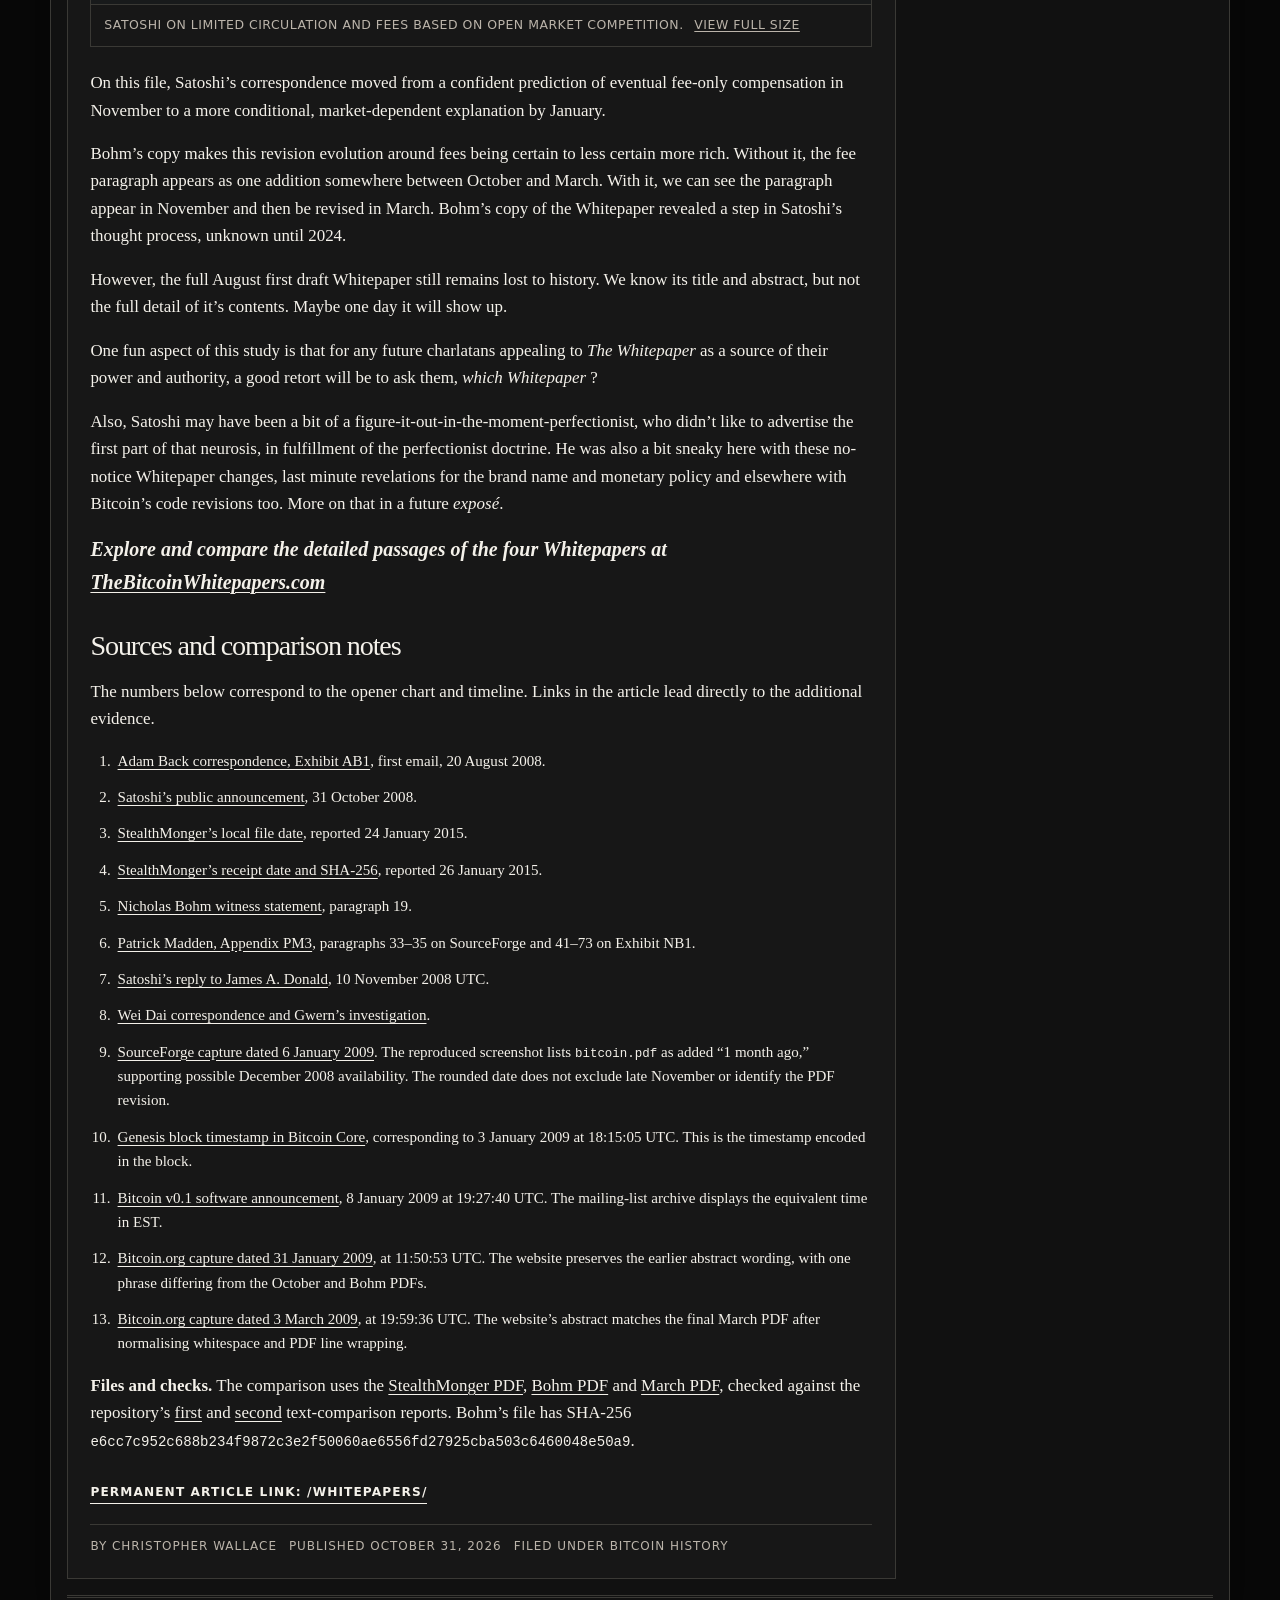
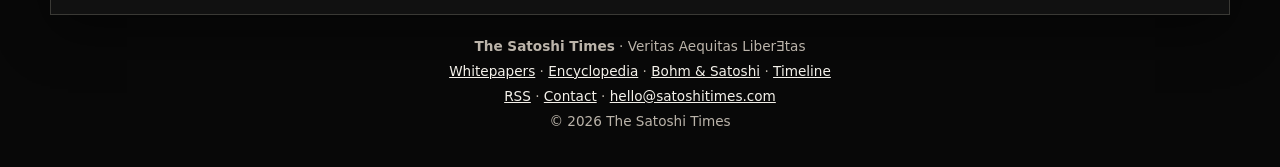
==== commit c0617d90: "Update count of Bitcoin Whitepaper versions" ====
--- a/whitepapers/index.html
+++ b/whitepapers/index.html
@@ -71,7 +71,7 @@
         </figure>
         <p>Happy Bitcoin Whitepaper Day - As the Bitcoin Whitepaper reaches its 18<sup>th</sup> anniversary, many readers will recognize the nine-page document as currently hosted at <a href="https://bitcoin.org/bitcoin.pdf" target="_blank" rel="noopener">Bitcoin.org/bitcoin.pdf</a></p>
         <p>But the metadata in this file records a creation date of March 24<sup>th</sup> 2009. This is nearly five months after the infamous October 31<sup>st</sup> Whitepaper announcement, and well after the Genesis Block on January third...</p>
-        <p>There have been multiple versions of the Bitcoin Whitepaper over time. At least three of them.</p>
+        <p>There have been multiple versions of the Bitcoin Whitepaper over time. At least four of them.</p>
         <p>The first survives only through its title and abstract. The second had eight pages, not nine. And the third, preserved by an early Bitcoin user, was only recently rediscovered in 2024.</p>
         <h2 id="august-draft">1. “Ecash” Title - Before the name “Bitcoin” appeared</h2>
         <p>Starting with the first known version of the Bitcoin Whitepaper - On August 20<sup>th</sup> 2008, Satoshi contacted Adam Back from <em>satoshi@anonymousspeech.com</em>, asking about how to cite Adam’s Hashcash paper. This was the first email we know of that Satoshi sent to anyone. Two days later Satoshi contacted Wei Dai about citing Dai’s b-money paper. In both emails the title for the Whitepaper was; “Electronic Cash Without a Trusted Third Party.” An <em>A</em><em>bstract </em>introduction, and a link to a draft on a file-hosting service were also shared.</p>
